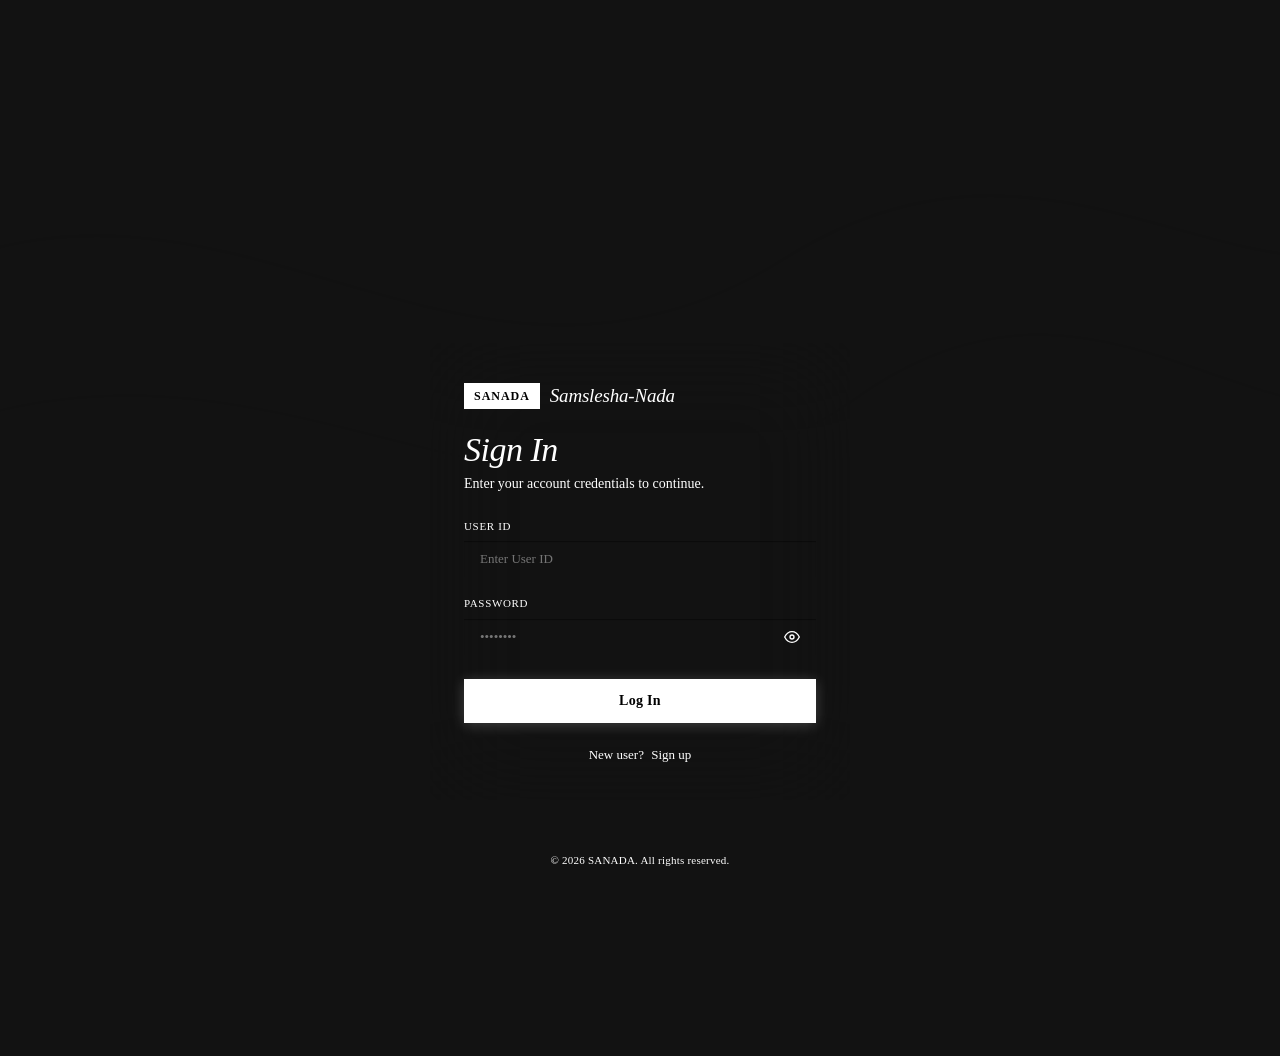
==== frontend/login.html @ 4b5fe532 "feat: integrate polished Supabase auth portals, multi-mode inference engine, and Hugging Face backen" ====
<!DOCTYPE html>
<html lang="en" data-theme="dark">
<head>
    <meta charset="UTF-8">
    <meta name="viewport" content="width=device-width, initial-scale=1.0">
    <title>Sign In — SANADA</title>
    <meta name="description" content="Sign in to the SANADA Neural Machine Listening Platform.">
    <link rel="preconnect" href="https://fonts.googleapis.com">
    <link rel="preconnect" href="https://fonts.gstatic.com" crossorigin>
    <link href="https://fonts.googleapis.com/css2?family=Barlow:ital,wght@0,300;0,400;0,500;0,600;1,300;1,400&family=Geist+Mono:wght@400;500;600&family=Instrument+Serif:ital@0;1&display=swap" rel="stylesheet">
    <link rel="stylesheet" href="css/tokens.css">
    <link rel="stylesheet" href="css/base.css">
    <link rel="stylesheet" href="css/components.css">
    <link rel="stylesheet" href="css/pages.css">

    <style>
        /* =====================================================================
           /* Login Page */ — Centered Liquid Glass Layout
           ===================================================================== */
        html, body {
            height: 100%;
            margin: 0;
            padding: 0;
            overflow-x: hidden;
        }

        .login-page-wrap {
            min-height: 100vh;
            width: 100%;
            display: flex;
            flex-direction: column;
            justify-content: center;
            align-items: center;
            position: relative;
            z-index: var(--z-content);
            padding: 32px 16px;
            box-sizing: border-box;
        }

        .login-card {
            width: 100%;
            max-width: 420px;
            background: var(--bg-1);
            background-blend-mode: luminosity;
            backdrop-filter: blur(50px) saturate(140%);
            -webkit-backdrop-filter: blur(50px) saturate(140%);
            border: 1px solid var(--border-tint);
            border-radius: var(--radius-xl);
            padding: 40px 34px 36px;
            box-shadow: 0 24px 60px rgba(0, 0, 0, 0.55),
                        0 0 35px var(--accent-glow),
                        inset 0 1px 1px var(--w-15);
            position: relative;
            overflow: hidden;
            animation: loginCardFadeIn 0.35s cubic-bezier(0.16, 1, 0.3, 1) forwards;
        }

        .login-card::before {
            content: '';
            position: absolute;
            inset: 0;
            border-radius: inherit;
            padding: 1.2px;
            background: linear-gradient(
                180deg,
                var(--w-30) 0%,
                var(--border-tint) 45%,
                transparent 100%
            );
            -webkit-mask: linear-gradient(#fff 0 0) content-box, linear-gradient(#fff 0 0);
            -webkit-mask-composite: xor;
            mask-composite: exclude;
            pointer-events: none;
        }

        @keyframes loginCardFadeIn {
            from { opacity: 0; transform: translateY(14px) scale(0.98); }
            to { opacity: 1; transform: translateY(0) scale(1); }
        }

        /* BRAND DISPLAY (Occurring ONCE) */
        .login-brand {
            display: inline-flex;
            align-items: center;
            gap: 10px;
            margin-bottom: 22px;
        }

        .login-header {
            margin-bottom: 24px;
            text-align: left;
        }

        .login-title {
            font-size: clamp(28px, 4vw, 34px);
            font-family: var(--font-heading);
            font-style: italic;
            font-weight: 400;
            letter-spacing: -0.015em;
            line-height: 1.1;
            margin: 0 0 6px 0;
            color: #ffffff;
        }

        .login-subtitle {
            font-size: 14px;
            color: var(--text-secondary);
            font-family: var(--font-body);
            font-weight: 300;
            line-height: 1.4;
            margin: 0;
        }

        /* INLINE ERROR ALERT */
        .login-error {
            display: flex;
            align-items: center;
            gap: 10px;
            background: color-mix(in srgb, var(--rose) 12%, transparent);
            border: 1px solid color-mix(in srgb, var(--rose) 35%, transparent);
            color: #ffffff;
            padding: 11px 14px;
            border-radius: var(--radius-md);
            font-size: 13px;
            font-family: var(--font-body);
            margin-bottom: 20px;
        }

        .login-error svg {
            flex-shrink: 0;
            color: var(--rose);
        }

        /* FORM */
        .login-form {
            display: flex;
            flex-direction: column;
            gap: 18px;
        }

        .form-group {
            display: flex;
            flex-direction: column;
            gap: 7px;
            text-align: left;
        }

        .form-label {
            font-size: 11px;
            font-family: var(--font-mono);
            color: var(--text-secondary);
            text-transform: uppercase;
            letter-spacing: 0.06em;
        }

        .input-full {
            width: 100%;
            box-sizing: border-box;
            border-radius: var(--radius-md);
        }

        .password-input-wrap {
            position: relative;
            width: 100%;
        }

        .password-input-wrap .text-input {
            padding-right: 42px;
        }

        .password-toggle-btn {
            position: absolute;
            right: 10px;
            top: 50%;
            transform: translateY(-50%);
            background: transparent;
            border: none;
            color: var(--text-secondary);
            cursor: pointer;
            padding: 6px;
            display: flex;
            align-items: center;
            justify-content: center;
            border-radius: var(--radius-sm);
            transition: var(--transition-fast);
        }

        .password-toggle-btn:hover {
            color: #ffffff;
        }

        .btn-login-submit {
            margin-top: 6px;
            padding: 13px 20px;
            font-size: 14px;
            font-weight: 600;
            letter-spacing: 0.02em;
        }

        /* SMALL LINE: NEW USER? SIGN UP */
        .new-user-line {
            margin-top: 22px;
            text-align: center;
            font-size: 13px;
            color: var(--text-secondary);
            font-family: var(--font-body);
        }

        .new-user-link {
            color: var(--wave-light);
            text-decoration: none;
            font-weight: 500;
            margin-left: 4px;
            transition: var(--transition-fast);
        }

        .new-user-link:hover {
            color: #ffffff;
            text-decoration: underline;
        }

        /* MINIMAL CLEAN FOOTER */
        .login-mini-footer {
            margin-top: 28px;
            text-align: center;
            font-size: 11px;
            font-family: var(--font-mono);
            color: var(--text-muted);
            letter-spacing: 0.02em;
        }

        @media (max-width: 480px) {
            .login-card {
                padding: 30px 22px 28px;
                border-radius: var(--radius-lg);
            }
        }
    </style>
</head>
<body>
    <div class="app-shell">
        <!-- FIXED CINEMATIC WAVE BACKGROUND -->
        <div class="home-fixed-wave-bg" id="homeWaveBg" aria-hidden="true">
            <video id="ctaVideo" crossorigin="anonymous" autoplay loop muted playsinline class="cta-video">
                <source src="assets/wave_bg.mp4?v=6" type="video/mp4">
            </video>
            <script>
                (function() {
                    var v = document.getElementById('ctaVideo');
                    if (v) { v.defaultPlaybackRate = 0.80; v.playbackRate = 0.80; }
                })();
            </script>
            <div class="home-wave-overlay"></div>
        </div>

        <!-- VISIBLE AMBIENT BACKDROP -->
        <div class="ambient-backdrop" id="ambientBackdrop" aria-hidden="true">
            <div class="ambient-blob blob-1"></div>
            <div class="ambient-blob blob-2"></div>
            <div class="ambient-blob blob-3"></div>
            <div class="ambient-blob blob-4"></div>
            <svg class="ambient-ribbons" viewBox="0 0 1440 900" fill="none" preserveAspectRatio="none">
                <defs>
                    <linearGradient id="ribbonGrad1" x1="0%" y1="0%" x2="100%" y2="80%">
                        <stop offset="0%" stop-color="var(--wave-light)" stop-opacity="0.35"/>
                        <stop offset="45%" stop-color="var(--wave-2)" stop-opacity="0.22"/>
                        <stop offset="85%" stop-color="var(--wave-1)" stop-opacity="0.10"/>
                        <stop offset="100%" stop-color="transparent" stop-opacity="0"/>
                    </linearGradient>
                    <linearGradient id="ribbonGrad2" x1="100%" y1="10%" x2="0%" y2="90%">
                        <stop offset="0%" stop-color="var(--wave-2)" stop-opacity="0.28"/>
                        <stop offset="50%" stop-color="var(--wave-3)" stop-opacity="0.18"/>
                        <stop offset="85%" stop-color="var(--wave-1)" stop-opacity="0.08"/>
                        <stop offset="100%" stop-color="transparent" stop-opacity="0"/>
                    </linearGradient>
                </defs>
                <path class="ribbon-path ribbon-1" d="M -100 280 C 260 120, 520 460, 880 260 C 1180 90, 1380 320, 1600 240" stroke="url(#ribbonGrad1)" stroke-width="2.5"/>
                <path class="ribbon-path ribbon-2" d="M -100 440 C 320 280, 600 620, 960 400 C 1240 220, 1420 480, 1600 380" stroke="url(#ribbonGrad2)" stroke-width="2"/>
            </svg>
        </div>

        <!-- CENTERED LOGIN SECTION -->
        <main class="login-page-wrap">
            <div class="card login-card">
                <!-- LOGO & BRAND (Occurs only once on the page) -->
                <div class="login-brand">
                    <span class="brand-badge">SANADA</span>
                    <span class="brand-title">Samslesha-Nada</span>
                </div>

                <div class="login-header">
                    <h1 class="login-title">Sign In</h1>
                    <p class="login-subtitle">Enter your account credentials to continue.</p>
                </div>

                <!-- INLINE ERROR MESSAGE AREA -->
                <div class="login-error" id="loginError" style="display: none;" role="alert">
                    <svg width="14" height="14" viewBox="0 0 24 24" fill="none" stroke="currentColor" stroke-width="2" stroke-linecap="round" stroke-linejoin="round">
                        <circle cx="12" cy="12" r="10"></circle>
                        <line x1="12" y1="8" x2="12" y2="12"></line>
                        <line x1="12" y1="16" x2="12.01" y2="16"></line>
                    </svg>
                    <span id="loginErrorText">Invalid username or password.</span>
                </div>

                <!-- LOGIN FORM: ONLY USER ID AND PASSWORD -->
                <form class="login-form" id="loginForm" autocomplete="on">
                    <div class="form-group">
                        <label class="form-label" for="usernameInput">User ID</label>
                        <input
                            type="text"
                            id="usernameInput"
                            name="username"
                            class="text-input input-full"
                            placeholder="Enter User ID"
                            autocomplete="username"
                            required
                        >
                    </div>

                    <div class="form-group">
                        <label class="form-label" for="passwordInput">Password</label>
                        <div class="password-input-wrap">
                            <input
                                type="password"
                                id="passwordInput"
                                name="password"
                                class="text-input input-full"
                                placeholder="••••••••"
                                autocomplete="current-password"
                                required
                            >
                            <button
                                type="button"
                                class="password-toggle-btn"
                                id="passwordToggleBtn"
                                aria-label="Toggle password visibility"
                                title="Show/Hide password"
                            >
                                <svg class="eye-icon eye-show" width="16" height="16" viewBox="0 0 24 24" fill="none" stroke="currentColor" stroke-width="2" stroke-linecap="round" stroke-linejoin="round">
                                    <path d="M1 12s4-8 11-8 11 8 11 8-4 8-11 8-11-8-11-8z"></path>
                                    <circle cx="12" cy="12" r="3"></circle>
                                </svg>
                                <svg class="eye-icon eye-hide" style="display: none;" width="16" height="16" viewBox="0 0 24 24" fill="none" stroke="currentColor" stroke-width="2" stroke-linecap="round" stroke-linejoin="round">
                                    <path d="M17.94 17.94A10.07 10.07 0 0 1 12 20c-7 0-11-8-11-8a18.45 18.45 0 0 1 5.06-5.94M9.9 4.24A9.12 9.12 0 0 1 12 4c7 0 11 8 11 8a18.5 18.5 0 0 1-2.16 3.19m-6.72-1.07a3 3 0 1 1-4.24-4.24"></path>
                                    <line x1="1" y1="1" x2="23" y2="23"></line>
                                </svg>
                            </button>
                        </div>
                    </div>

                    <button type="submit" class="btn btn-primary btn-full btn-login-submit" id="loginBtn">
                        <span>Log In</span>
                    </button>
                </form>

                <!-- SMALL LINE: NEW USER? LOGIN -->
                <div class="new-user-line">
                    <span>New user?</span>
                    <a href="#" id="newUserLink" class="new-user-link">Sign up</a>
                </div>
            </div>

            <!-- CLEAN MINIMAL COPYRIGHT FOOTER -->
            <footer class="login-mini-footer">
                &copy; 2026 SANADA. All rights reserved.
            </footer>
        </main>
    </div>

    <!-- UI INTERACTION SCRIPT (Password Visibility Toggle) -->
    <script>
        (function() {
            var toggleBtn = document.getElementById('passwordToggleBtn');
            var passwordInput = document.getElementById('passwordInput');
            if (toggleBtn && passwordInput) {
                toggleBtn.addEventListener('click', function() {
                    var isPassword = passwordInput.type === 'password';
                    passwordInput.type = isPassword ? 'text' : 'password';
                    var eyeShow = toggleBtn.querySelector('.eye-show');
                    var eyeHide = toggleBtn.querySelector('.eye-hide');
                    if (eyeShow) eyeShow.style.display = isPassword ? 'none' : 'block';
                    if (eyeHide) eyeHide.style.display = isPassword ? 'block' : 'none';
                    passwordInput.focus();
                });
            }
        })();
    </script>
    <script type="module" src="js/login.js"></script>
</body>
</html>
---- frontend/css/base.css ----
/**
 * frontend/css/base.css
 * =====================
 * Base layer styles: CSS resets, typography, selection, custom scrollbar,
 * accessibility focus indicators, root container, grid structures,
 * and the visible ambient backdrop (glowing radial gradients, animated screen blobs,
 * sinuous wave ribbons, and turbulence grain).
 */

@layer base {
    /* BASE RESETS */
    *, *::before, *::after {
        box-sizing: border-box;
        margin: 0;
        padding: 0;
        -webkit-tap-highlight-color: transparent !important;
    }

    html, body {
        -webkit-tap-highlight-color: transparent !important;
    }

    /* ELIMINATE MOBILE TAP BLUE HIGHLIGHT & UNWANTED TOUCH FOCUS OUTLINE */
    button,
    a,
    input,
    select,
    textarea,
    [role="button"],
    .btn,
    .tab-link,
    .nav-toggle,
    .role-select-card,
    .seg-btn {
        -webkit-tap-highlight-color: transparent !important;
        -webkit-touch-callout: none;
    }

    button:focus:not(:focus-visible),
    a:focus:not(:focus-visible),
    [role="button"]:focus:not(:focus-visible),
    .btn:focus:not(:focus-visible),
    .tab-link:focus:not(:focus-visible),
    .nav-toggle:focus:not(:focus-visible) {
        outline: none !important;
    }

    html {
        background-color: var(--wave-deep);
        color-scheme: dark;
    }

    /* 1. BASE: BODY BACKGROUND WITH 3 LARGE RADIAL GRADIENTS SHIFTED PER-PAGE */
    body {
        background-color: var(--wave-deep);
        background-image:
            radial-gradient(120% 80% at var(--bg-x1, 15%) var(--bg-y1, -10%), color-mix(in srgb, var(--wave-1) 22%, transparent) 0%, transparent 60%),
            radial-gradient(100% 70% at var(--bg-x2, 90%) var(--bg-y2, 10%), color-mix(in srgb, var(--wave-2) 18%, transparent) 0%, transparent 55%),
            radial-gradient(90% 60% at var(--bg-x3, 50%) var(--bg-y3, 110%), color-mix(in srgb, var(--wave-3) 20%, transparent) 0%, transparent 60%);
        background-attachment: fixed;
        color: var(--text-primary);
        font-family: var(--font-body);
        font-size: 14px;
        line-height: 1.5;
        min-height: 100vh;
        -webkit-font-smoothing: antialiased;
        -moz-osx-font-smoothing: grayscale;
        position: relative;
    }

    /* -------------------------------------------------------------------------
       AMBIENT BACKDROP: VISIBLE ORGANIC DEPTH LAYER (Active across all pages)
       Provides smooth, steady, constant-luminance ambient depth for liquid glass refraction.
       ------------------------------------------------------------------------- */
    .ambient-backdrop {
        position: fixed;
        inset: 0;
        pointer-events: none;
        z-index: var(--z-ambient-backdrop);
        overflow: hidden;
        opacity: 1;
        visibility: visible;
    }

    /* 2. ANIMATED BLOBS (Pure translation drift without scaling to guarantee constant brightness) */
    .ambient-blob {
        position: absolute;
        border-radius: 50%;
        filter: blur(100px);
        -webkit-filter: blur(100px);
        mix-blend-mode: screen;
        will-change: transform;
        pointer-events: none;
    }

    .ambient-blob.blob-1 {
        width: 72vmax;
        height: 72vmax;
        background: radial-gradient(circle, var(--wave-1) 0%, transparent 70%);
        opacity: 0.34;
        top: -18vmax;
        left: -12vmax;
        animation: driftBlob1 24s ease-in-out infinite alternate;
    }

    .ambient-blob.blob-2 {
        width: 68vmax;
        height: 68vmax;
        background: radial-gradient(circle, var(--wave-2) 0%, transparent 70%);
        opacity: 0.30;
        top: 8vmax;
        right: -15vmax;
        animation: driftBlob2 28s ease-in-out infinite alternate;
    }

    .ambient-blob.blob-3 {
        width: 76vmax;
        height: 76vmax;
        background: radial-gradient(circle, var(--wave-3) 0%, transparent 70%);
        opacity: 0.26;
        bottom: -22vmax;
        left: 15%;
        animation: driftBlob3 22s ease-in-out infinite alternate;
    }

    .ambient-blob.blob-4 {
        width: 62vmax;
        height: 62vmax;
        background: radial-gradient(circle, var(--wave-1) 0%, transparent 70%);
        opacity: 0.28;
        top: 35%;
        left: 40%;
        animation: driftBlob4 26s ease-in-out infinite alternate;
    }

    /* Constant-luminance drift: pure translate3d translation (NO scaling/breathing) */
    @keyframes driftBlob1 {
        0%   { transform: translate3d(0, 0, 0); }
        50%  { transform: translate3d(16vw, 12vh, 0); }
        100% { transform: translate3d(-10vw, 18vh, 0); }
    }

    @keyframes driftBlob2 {
        0%   { transform: translate3d(0, 0, 0); }
        50%  { transform: translate3d(-18vw, 10vh, 0); }
        100% { transform: translate3d(-8vw, -14vh, 0); }
    }

    @keyframes driftBlob3 {
        0%   { transform: translate3d(0, 0, 0); }
        50%  { transform: translate3d(14vw, -16vh, 0); }
        100% { transform: translate3d(-14vw, -8vh, 0); }
    }

    @keyframes driftBlob4 {
        0%   { transform: translate3d(0, 0, 0); }
        50%  { transform: translate3d(-14vw, 16vh, 0); }
        100% { transform: translate3d(12vw, -10vh, 0); }
    }

    /* 3. WAVE RIBBONS ECHOING THE VIDEO (Sinuous SVG paths, gradient stroke, opacity 0.15-0.25) */
    .ambient-ribbons {
        position: absolute;
        inset: 0;
        width: 100%;
        height: 100%;
        pointer-events: none;
    }

    .ribbon-path {
        fill: none;
        will-change: transform;
    }

    .ribbon-path.ribbon-1 {
        stroke-opacity: 0.16;
        animation: morphRibbon1 36s ease-in-out infinite alternate;
        transform-origin: 50% 50%;
    }

    .ribbon-path.ribbon-2 {
        stroke-opacity: 0.14;
        animation: morphRibbon2 42s ease-in-out infinite alternate;
        transform-origin: 50% 50%;
    }

    .ribbon-path.ribbon-3 {
        stroke-opacity: 0.12;
        animation: morphRibbon3 48s ease-in-out infinite alternate;
        transform-origin: 50% 50%;
    }

    .ribbon-path.ribbon-4 {
        stroke-opacity: 0.10;
        animation: morphRibbon4 38s ease-in-out infinite alternate;
        transform-origin: 50% 50%;
    }

    @keyframes morphRibbon1 {
        0% { transform: translate3d(-2%, 0, 0) scaleY(1); }
        100% { transform: translate3d(2%, -2%, 0) scaleY(1.08); }
    }

    @keyframes morphRibbon2 {
        0% { transform: translate3d(2%, 0, 0) scaleY(1); }
        100% { transform: translate3d(-2%, 2%, 0) scaleY(0.95); }
    }

    @keyframes morphRibbon3 {
        0% { transform: translate3d(0, -1%, 0) scaleX(1); }
        100% { transform: translate3d(1%, 2%, 0) scaleX(1.04); }
    }

    @keyframes morphRibbon4 {
        0% { transform: translate3d(1%, 1%, 0) scale(1); }
        100% { transform: translate3d(-1%, -1%, 0) scale(1.05); }
    }

    /* 4. LIGHT GRAIN OVERLAY (feTurbulence at ~4%) */
    .ambient-grain {
        position: absolute;
        inset: 0;
        pointer-events: none;
        opacity: 0.04;
    }

    /* 7. PERFORMANCE & ACCESSIBILITY CONTROLS */
    /* Pause animations when tab is hidden */
    body.doc-hidden .ambient-blob,
    body.doc-hidden .ribbon-path {
        animation-play-state: paused !important;
    }

    /* Freeze animations under prefers-reduced-motion */
    @media (prefers-reduced-motion: reduce) {
        .ambient-blob,
        .ribbon-path {
            animation: none !important;
            transform: none !important;
        }
    }

    /* SELECTION (White-ish) */
    ::selection {
        background: rgba(255, 255, 255, 0.22);
        color: #ffffff;
    }

    /* CUSTOM SCROLLBAR (Thin & Minimal) */
    ::-webkit-scrollbar {
        width: 4px;
        height: 4px;
    }

    ::-webkit-scrollbar-track {
        background: transparent;
    }

    ::-webkit-scrollbar-thumb {
        background: rgba(255, 255, 255, 0.18);
        border-radius: var(--radius-full);
    }

    ::-webkit-scrollbar-thumb:hover {
        background: rgba(255, 255, 255, 0.38);
    }

    /* HERO TEXT REVEAL ON LOAD */
    @keyframes heroReveal {
        0% {
            opacity: 0;
            transform: translateY(12px);
            filter: blur(4px);
        }
        100% {
            opacity: 1;
            transform: translateY(0);
            filter: blur(0);
        }
    }

    /* TYPOGRAPHY */
    h1, h2, h3, h4, h5, h6 {
        font-family: var(--font-heading);
        font-style: italic;
        font-weight: 400;
        letter-spacing: -0.015em;
        color: var(--text-primary);
    }

    p {
        color: var(--text-secondary);
    }

    a {
        color: inherit;
        text-decoration: none;
    }

    /* INTERACTIVE ACCENT FOCUS-VISIBLE ACCESSIBILITY RINGS */
    :focus-visible {
        outline: 2px solid var(--accent);
        outline-offset: 2px;
    }

    button:focus-visible,
    a:focus-visible,
    input:focus-visible,
    select:focus-visible,
    textarea:focus-visible,
    .tab-link:focus-visible,
    .btn:focus-visible,
    .btn-ctrl:focus-visible,
    .dropzone:focus-visible,
    .volume-fader:focus-visible {
        outline: 2px solid var(--accent);
        outline-offset: 2px;
        box-shadow: 0 0 0 4px var(--accent-dim);
    }

    /* APP SHELL & AMBIENT CONTAINER */
    .app-shell {
        display: flex;
        flex-direction: column;
        min-height: 100vh;
        background: transparent;
        position: relative;
    }

    /* CONTAINERS */
    .container {
        max-width: 1280px;
        width: 100%;
        margin: 0 auto;
        padding: 0 24px;
    }

    /* GRIDS */
    .grid-2 {
        display: grid;
        grid-template-columns: 1fr 1fr;
        gap: 24px;
        margin-bottom: 24px;
    }

    .grid-3 {
        display: grid;
        grid-template-columns: 1fr 1fr 1fr;
        gap: 24px;
        margin-bottom: 24px;
    }

    .grid-4 {
        display: grid;
        grid-template-columns: repeat(4, 1fr);
        gap: 18px;
        margin-bottom: 24px;
    }

    .grid-2 > .card,
    .grid-3 > .card,
    .grid-4 > .card {
        margin-bottom: 0;
    }
}
---- frontend/css/components.css ----
/**
 * frontend/css/components.css
 * ===========================
 * Component layer styles: single-accent liquid glass containers, navbar pill,
 * cards with top hairlines & hover glow, buttons, status badges without disparate hues,
 * inputs, dropzone, tables, signal visualizer, stem player, and toasts.
 */

@layer components {
    /* LIQUID GLASS SPECIFICATION (.liquid-glass-strong) */
    .liquid-glass-strong {
        background: linear-gradient(180deg, rgba(255, 255, 255, 0.06) 0%, transparent 100%), var(--glass-fill);
        backdrop-filter: blur(28px) saturate(150%);
        -webkit-backdrop-filter: blur(28px) saturate(150%);
        border: 1px solid var(--glass-border);
        box-shadow: var(--shadow-glow),
                    inset 0 1px 1px var(--w-20);
        position: relative;
        overflow: hidden;
    }

    .liquid-glass-strong::after {
        content: '';
        position: absolute;
        top: 0;
        left: 12%;
        right: 12%;
        height: 1px;
        background: linear-gradient(90deg, transparent, color-mix(in srgb, var(--wave-light) 40%, transparent), transparent);
        pointer-events: none;
        z-index: 2;
    }

    /* Solid fallback carrying identical tinted tone when backdrop-filter is unsupported */
    @supports not (backdrop-filter: blur(28px)) {
        .liquid-glass-strong,
        .card,
        .navbar .nav-inner,
        .status-pill,
        .badge,
        .btn:not(.btn-primary),
        .select-input,
        .text-input,
        .nav-tabs,
        .dropzone {
            background: var(--bg-1);
            border: 1px solid var(--glass-border);
        }
    }

    /* FLOATING GLASS PILL NAVBAR */
    .navbar {
        position: sticky;
        top: 14px;
        z-index: 100;
        padding: 0 16px;
        display: flex;
        justify-content: center;
        pointer-events: none;
    }

    .nav-inner {
        pointer-events: auto;
        display: flex;
        align-items: center;
        justify-content: space-between;
        height: 68px;
        padding: 0 20px;
        border-radius: var(--radius-full);
        background: rgba(3, 6, 14, 0.72);
        backdrop-filter: blur(32px) saturate(160%);
        -webkit-backdrop-filter: blur(32px) saturate(160%);
        border: 1px solid rgba(255, 255, 255, 0.12);
        box-shadow: 0 16px 36px rgba(0, 0, 0, 0.45), 0 0 24px rgba(0, 0, 0, 0.25), inset 0 1px 1px rgba(255, 255, 255, 0.18);
        max-width: 1240px;
        width: 100%;
        gap: 14px;
        position: relative;
    }

    .brand {
        display: flex;
        align-items: center;
        gap: 12px;
        text-decoration: none;
        color: var(--text-primary);
    }

    .brand-badge {
        background: #ffffff;
        color: #000000;
        font-weight: 700;
        font-size: 12px;
        padding: 4px 10px;
        border-radius: var(--radius-full);
        letter-spacing: 0.08em;
        text-transform: uppercase;
        font-family: var(--font-body);
    }

    .brand-title {
        font-size: 19px;
        font-weight: 400;
        font-family: var(--font-heading);
        font-style: italic;
        letter-spacing: -0.01em;
        line-height: 1.1;
    }

    /* NAVIGATION TABS (Center Floating Pill Group) */
    .nav-tabs {
        display: flex;
        align-items: center;
        gap: 4px;
        background: rgba(0, 0, 0, 0.35);
        padding: 4px;
        border-radius: var(--radius-full);
        border: 1px solid rgba(255, 255, 255, 0.1);
        position: relative;
    }

    /* SLIDING PILL INDICATOR BEHIND ACTIVE TAB (Disabled in favor of robust direct tab styling) */
    .nav-indicator {
        display: none !important;
    }

    .tab-link {
        background: transparent;
        border: none;
        color: var(--text-secondary);
        padding: 8px 16px;
        border-radius: var(--radius-full);
        font-size: 14px;
        font-weight: 500;
        font-family: var(--font-body);
        cursor: pointer;
        transition: color var(--transition-fast), background var(--transition-fast);
        display: flex;
        align-items: center;
        gap: 7px;
        text-decoration: none;
        position: relative;
        z-index: 2;
    }

    .tab-link:hover:not(.active) {
        color: var(--text-primary);
        background: rgba(255, 255, 255, 0.08);
    }

    .tab-link.active {
        color: #05080f !important;
        background: #ffffff !important;
        font-weight: 600;
        border-radius: var(--radius-full);
        box-shadow: 0 2px 10px rgba(255, 255, 255, 0.35);
    }

    /* SEGMENTED TOGGLE (Standalone, not using router) */
    .seg-toggle {
        display: inline-flex;
        align-items: center;
        gap: 2px;
        background: var(--bg-2);
        border: 1px solid var(--border-tint);
        border-radius: var(--radius-full);
        padding: 2px;
    }

    .seg-btn {
        background: transparent;
        border: none;
        color: var(--text-secondary);
        padding: 4px 12px;
        border-radius: var(--radius-full);
        font-size: 11px;
        font-weight: 500;
        font-family: var(--font-body);
        cursor: pointer;
        transition: var(--transition-fast);
    }

    .seg-btn:hover {
        color: var(--text-primary);
    }

    .seg-btn.active {
        background: #ffffff;
        color: #000000;
        font-weight: 600;
        box-shadow: 0 0 10px var(--accent-glow);
    }

    .btn-icon {
        padding: 6px 10px;
        display: inline-flex;
        align-items: center;
        justify-content: center;
        border-radius: var(--radius-full);
        min-width: 38px;
        height: 38px;
        padding: 7px 12px;
    }

    .ping-icon {
        font-size: 15px;
        line-height: 1;
    }

    /* NAVBAR STATUS & ENGINE PILL */
    .nav-status {
        display: flex;
        align-items: center;
        gap: 12px;
    }

    .status-pill {
        display: inline-flex;
        align-items: center;
        gap: 8px;
        padding: 7px 16px;
        border-radius: var(--radius-full);
        font-size: 12px;
        font-family: var(--font-mono);
        background: var(--bg-2);
        backdrop-filter: blur(50px);
        -webkit-backdrop-filter: blur(50px);
        border: 1px solid var(--border-tint);
        box-shadow: inset 0 1px 1px var(--w-10);
        position: relative;
        overflow: hidden;
    }

    /* EXCEPTION: Tiny 6-8px Hardware Status LED */
    .status-dot {
        width: 8px;
        height: 8px;
        border-radius: 50%;
        background: var(--status-led-offline);
    }

    .status-dot.online {
        background: var(--status-led-online);
        box-shadow: 0 0 10px var(--status-led-online);
    }

    .nav-toggle {
        display: none;
        background: transparent;
        border: none;
        color: #ffffff;
        font-size: 20px;
        cursor: pointer;
        padding: 8px;
        line-height: 1;
    }

    /* STAT TILES */
    .stat-tile {
        background: color-mix(in srgb, var(--wave-deep) 65%, transparent);
        border: 1px solid var(--border-tint);
        border-radius: var(--radius-lg);
        padding: 22px 20px;
        text-align: center;
        box-shadow: inset 0 1px 1px var(--w-10);
        backdrop-filter: blur(16px);
        -webkit-backdrop-filter: blur(16px);
    }

    .results-hero-card {
        margin-bottom: 24px;
    }

    /* GRADIENT HEADLINE NUMBER */
    .stat-number {
        font-size: clamp(28px, 3.5vw, 38px);
        font-weight: 700;
        font-family: var(--font-mono);
        background: var(--accent-grad);
        -webkit-background-clip: text;
        -webkit-text-fill-color: transparent;
        background-clip: text;
        line-height: 1.1;
        margin-bottom: 4px;
    }

    .stat-label {
        font-size: 11px;
        color: var(--text-muted);
        font-family: var(--font-mono);
        letter-spacing: 0.06em;
        text-transform: uppercase;
    }

    .stat-sub {
        font-size: 12px;
        color: var(--text-secondary);
        margin-top: 2px;
    }

    /* CARDS & NUMBERED PANELS (SURFACE LEVEL: --bg-1 WITH VISIBLE LIQUID GLASS TINT) */
    .card {
        background: linear-gradient(180deg, rgba(255, 255, 255, 0.06) 0%, transparent 100%), var(--glass-fill);
        backdrop-filter: blur(28px) saturate(150%);
        -webkit-backdrop-filter: blur(28px) saturate(150%);
        border: 1px solid var(--glass-border);
        border-radius: var(--radius-lg);
        padding: 24px;
        margin-bottom: 24px;
        position: relative;
        overflow: hidden;
        box-shadow: var(--shadow-glow),
                    inset 0 1px 1px var(--w-20);
        transition: transform 0.22s cubic-bezier(0.16, 1, 0.3, 1),
                    border-color 0.22s ease,
                    box-shadow 0.22s ease;
    }

    /* 1PX TOP-EDGE ACCENT HAIRLINE (--wave-light at 40% in center, fading at sides) */
    .card::after {
        content: '';
        position: absolute;
        top: 0;
        left: 10%;
        right: 10%;
        height: 1px;
        background: linear-gradient(90deg, transparent, color-mix(in srgb, var(--wave-light) 40%, transparent), transparent);
        pointer-events: none;
        z-index: 2;
    }

    /* CARD HOVER: CLEAN TACTILE LIFT WITHOUT HOVER GLOW */
    @media (hover: hover) and (pointer: fine) {
        .card:hover {
            transform: translateY(-2px);
            border-color: color-mix(in srgb, var(--wave-light) 30%, transparent);
            box-shadow: 0 16px 40px rgba(0, 0, 0, 0.5),
                        inset 0 1px 1px var(--w-20);
        }
    }

    .card:last-child {
        margin-bottom: 0;
    }

    .card-header {
        display: flex;
        justify-content: space-between;
        align-items: center;
        flex-wrap: wrap;
        gap: 8px;
        margin-bottom: 18px;
    }

    .card-title {
        font-size: 20px;
        font-weight: 400;
        font-family: var(--font-heading);
        font-style: italic;
        letter-spacing: -0.01em;
        display: flex;
        align-items: center;
        gap: 8px;
    }

    .step-pill {
        font-size: 11px;
        font-family: var(--font-mono);
        color: var(--text-muted);
        border: 1px solid var(--border-tint);
        padding: 2px 7px;
        border-radius: var(--radius-full);
        background: var(--bg-2);
    }

    .card-spaced {
        margin-top: 24px;
    }

    /* TEASER CALLOUT BOX */
    .teaser-callout {
        background: var(--bg-1);
        background-blend-mode: luminosity;
        backdrop-filter: blur(50px);
        -webkit-backdrop-filter: blur(50px);
        border: 1px solid var(--border-tint);
        border-radius: var(--radius-xl);
        padding: 32px 36px;
        margin: 36px 0;
        position: relative;
        overflow: hidden;
        box-shadow: 0 12px 35px var(--accent-glow),
                    inset 0 1px 1px var(--w-15);
    }

    .teaser-callout::before,
    .teaser-callout::after {
        display: none;
        content: none;
    }

    .teaser-title {
        font-size: 24px;
        font-family: var(--font-heading);
        font-style: italic;
        margin-bottom: 8px;
    }

    .teaser-title-md {
        font-size: 22px;
    }

    .teaser-desc {
        font-size: 14px;
        color: var(--text-secondary);
        line-height: 1.6;
        max-width: 900px;
    }

    .teaser-desc-sm {
        font-size: 13px;
        color: var(--text-secondary);
        line-height: 1.6;
    }

    .teaser-callout-spaced {
        margin-top: 24px;
    }

    /* COMPLEXITY CEILING 9-STEP SEGMENTED METER (Studio K Inspector) */
    .ceiling-meter-wrap {
        background: var(--bg-2);
        border: 1px solid var(--border-tint);
        border-radius: var(--radius-md);
        padding: 14px 14px 12px;
        margin-top: 14px;
    }

    .segmented-meter {
        display: grid;
        grid-template-columns: repeat(9, 1fr);
        gap: 4px;
        padding: 4px;
        background: rgba(255, 255, 255, 0.03);
        border: 1px solid var(--border-tint);
        border-radius: var(--radius-sm);
        margin-top: 10px;
    }

    .meter-segment {
        position: relative;
        height: 28px;
        display: flex;
        align-items: center;
        justify-content: center;
        border-radius: var(--radius-sm);
        background: rgba(255, 255, 255, 0.05);
        color: rgba(255, 255, 255, 0.35);
        font-family: var(--font-mono);
        font-size: 11px;
        font-weight: 500;
        transition: all 0.25s cubic-bezier(0.16, 1, 0.3, 1);
        user-select: none;
    }

    /* All active segments light up to the detected number of speakers (1 to 9+) */
    .meter-segment.active,
    .meter-segment.is-active,
    .meter-segment[data-k="1"].active,
    .meter-segment[data-k="2"].active,
    .meter-segment[data-k="3"].active,
    .meter-segment[data-k="4"].active,
    .meter-segment[data-k="5"].active,
    .meter-segment[data-k="6"].active,
    .meter-segment[data-k="7"].active,
    .meter-segment[data-k="8"].active,
    .meter-segment[data-k="9"].active,
    .meter-segment[data-k="1"].is-active,
    .meter-segment[data-k="2"].is-active,
    .meter-segment[data-k="3"].is-active,
    .meter-segment[data-k="4"].is-active,
    .meter-segment[data-k="5"].is-active,
    .meter-segment[data-k="6"].is-active,
    .meter-segment[data-k="7"].is-active,
    .meter-segment[data-k="8"].is-active,
    .meter-segment[data-k="9"].is-active {
        background: #ffffff !important;
        color: #000000 !important;
        font-weight: 700 !important;
        box-shadow: 0 0 10px rgba(255, 255, 255, 0.4) !important;
    }

    #studioCountingCard {
        scroll-margin-top: 120px;
    }

    /* Ceiling marker at K=4 */
    .meter-segment.is-ceiling .ceiling-marker {
        position: absolute;
        top: -18px;
        left: 50%;
        transform: translateX(-50%);
        font-family: var(--font-mono);
        font-size: 8px;
        font-weight: 700;
        letter-spacing: 0.05em;
        color: #ffffff;
        background: rgba(0, 0, 0, 0.85);
        padding: 1px 4px;
        border-radius: var(--radius-sm);
        border: 1px solid rgba(255, 255, 255, 0.3);
        white-space: nowrap;
        pointer-events: none;
    }

    .gauge-status {
        display: flex;
        align-items: center;
        gap: 8px;
        font-size: 11px;
        color: var(--text-secondary);
        margin-top: 10px;
    }

    .gauge-label {
        font-size: 11px;
    }

    /* RESULT SUMMARY STRIP */
    .result-summary-strip {
        display: flex;
        align-items: center;
        justify-content: space-between;
        padding: 12px 16px;
        background: var(--bg-2);
        border: 1px solid var(--border-tint);
        border-radius: var(--radius-md);
        margin-bottom: 16px;
    }

    /* STATUS WITHOUT EXTRA HUES:
       pass = solid accent dot, warn = half-filled dot at 60% white, fail = dashed outline + degraded text.
       Minimum font size 11px. */
    .badge {
        font-size: 11px;
        font-family: var(--font-mono);
        padding: 3px 10px;
        border-radius: var(--radius-full);
        background: var(--bg-2);
        backdrop-filter: blur(50px);
        -webkit-backdrop-filter: blur(50px);
        color: var(--text-secondary);
        border: 1px solid var(--border-tint);
        box-shadow: inset 0 1px 1px var(--w-10);
        display: inline-flex;
        align-items: center;
        gap: 6px;
    }

    .badge.pass {
        background: var(--success-bg);
        color: var(--accent);
        border-color: color-mix(in srgb, var(--wave-light) 28%, transparent);
    }

    .badge.pass::before {
        content: '●';
        color: var(--accent);
        font-size: 9px;
    }

    .badge.warn {
        background: var(--warning-bg);
        color: var(--w-80);
        border-color: var(--w-20);
    }

    .badge.warn::before {
        content: '◐';
        color: var(--w-60);
        font-size: 10px;
    }

    .badge.fail {
        background: transparent;
        color: var(--w-60);
        border: 1px dashed var(--w-30);
    }

    .badge.fail::before {
        content: '○';
        color: var(--w-40);
        font-size: 10px;
    }

    .badge-xs {
        font-size: 11px;
    }

    /* BUTTONS */
    .btn {
        border-radius: var(--radius-full);
        padding: 9px 20px;
        font-size: 13px;
        font-weight: 500;
        font-family: var(--font-body);
        cursor: pointer;
        transition: var(--transition-fast);
        display: inline-flex;
        align-items: center;
        justify-content: center;
        gap: 8px;
        text-decoration: none;
        position: relative;
        overflow: hidden;

        /* Secondary button: Liquid Glass Pill with Accent Hairline */
        background: var(--glass-fill);
        background-blend-mode: luminosity;
        backdrop-filter: blur(50px);
        -webkit-backdrop-filter: blur(50px);
        color: #ffffff;
        border: 1px solid var(--border-tint);
        box-shadow: 4px 4px 4px rgba(0, 0, 0, 0.05),
                    inset 0 1px 1px var(--w-15);
    }

    .btn::before {
        content: '';
        position: absolute;
        inset: 0;
        border-radius: inherit;
        padding: 1.2px;
        background: linear-gradient(
            180deg,
            var(--w-40) 0%,
            var(--border-tint) 50%,
            transparent 100%
        );
        -webkit-mask: linear-gradient(#fff 0 0) content-box, linear-gradient(#fff 0 0);
        -webkit-mask-composite: xor;
        mask-composite: exclude;
        pointer-events: none;
    }

    .btn:hover:not(:disabled) {
        background: var(--bg-hover);
        border-color: color-mix(in srgb, var(--wave-light) 40%, transparent);
        box-shadow: 0 0 16px var(--accent-glow);
        color: #ffffff;
    }

    .btn:active:not(:disabled) {
        transform: scale(0.98);
    }

    .btn:disabled {
        opacity: 0.35;
        cursor: not-allowed;
        pointer-events: none;
    }

    /* PRIMARY BUTTON: Solid White Pill with Black Text (No Accent) */
    .btn-primary {
        background: #ffffff;
        color: #000000;
        border: 1px solid #ffffff;
        box-shadow: 0 2px 14px rgba(255, 255, 255, 0.2);
    }

    .btn-primary::before {
        display: none;
    }

    .btn-primary:hover:not(:disabled) {
        background: rgba(255, 255, 255, 0.9);
        color: #000000;
        box-shadow: 0 4px 20px rgba(255, 255, 255, 0.35);
    }

    /* EXCEPTION: Rose Accent for Emergency Actions / Errors */
    .btn-danger {
        background: var(--rose);
        color: #000000;
        font-weight: 600;
        border: none;
    }

    .btn-danger::before {
        display: none;
    }

    .btn-danger:hover:not(:disabled) {
        background: hsl(350 75% 75%);
    }

    /* CONTROLS BUTTONS (Solo, Mute, etc.) */
    .btn-ctrl {
        background: var(--bg-2);
        border: 1px solid var(--border-tint);
        color: var(--text-secondary);
        font-size: 11px;
        font-family: var(--font-mono);
        padding: 5px 12px;
        border-radius: var(--radius-full);
        cursor: pointer;
        transition: var(--transition-fast);
    }

    .btn-ctrl:hover {
        background: var(--bg-hover);
        border-color: color-mix(in srgb, var(--wave-light) 40%, transparent);
        color: #ffffff;
    }

    /* ACTIVE SOLO / MUTE (Accent Selected State) */
    .btn-ctrl.active {
        background: var(--accent-grad);
        border-color: var(--accent);
        color: #000000;
        font-weight: 600;
        box-shadow: 0 0 12px var(--accent-glow);
    }

    .btn-full {
        width: 100%;
        justify-content: center;
    }

    /* PRIMARY RUN ACTION BUTTON (.btn-run-inference) */
    .btn-run-inference {
        background: #ffffff;
        color: #000000;
        border: 1px solid #ffffff;
        font-weight: 600;
        font-size: 14px;
        letter-spacing: 0.02em;
        padding: 12px 20px;
        border-radius: var(--radius-full);
        box-shadow: 0 2px 14px rgba(255, 255, 255, 0.2);
        cursor: pointer;
        transition: all 0.2s cubic-bezier(0.16, 1, 0.3, 1);
    }

    .btn-run-inference:not(:disabled):hover {
        background: #f4f4f5;
        box-shadow: 0 4px 22px rgba(255, 255, 255, 0.35);
        transform: translateY(-1px);
    }

    .btn-run-inference:disabled {
        opacity: 0.35;
        cursor: not-allowed;
        box-shadow: none;
        transform: none;
    }

    .btn-hero {
        padding: 12px 28px;
        font-size: 14px;
    }

    .btn-sm {
        padding: 4px 10px;
        font-size: 11px;
    }

    .btn-xs {
        padding: 5px 14px;
        font-size: 11px;
    }

    .btn-compact {
        font-size: 12px;
        padding: 6px 16px;
    }

    /* EXCEPTION: Record Button with Warm Accent */
    .btn-record {
        border-radius: var(--radius-full);
        padding: 12px 24px;
        font-size: 14px;
        border: 1px solid var(--border-tint);
    }

    .btn-record.recording {
        border-color: var(--rose);
        color: var(--rose);
        box-shadow: 0 0 16px var(--rose-dim);
    }

    /* INPUTS & SELECTS (SURFACE LEVEL: --bg-2 WITH GLASS BORDER) */
    .select-input, .text-input {
        background: var(--bg-2);
        backdrop-filter: blur(28px) saturate(150%);
        -webkit-backdrop-filter: blur(28px) saturate(150%);
        border: 1px solid var(--glass-border);
        box-shadow: inset 0 1px 1px rgba(0, 0, 0, 0.4);
        color: var(--text-primary);
        padding: 10px 16px;
        border-radius: var(--radius-full);
        font-size: 13px;
        font-family: var(--font-body);
        outline: none;
        cursor: pointer;
        transition: var(--transition-fast);
    }

    .select-input option {
        background: var(--bg-2);
        color: #ffffff;
    }

    .select-input:focus, .text-input:focus {
        border-color: var(--accent);
        box-shadow: 0 0 0 2px var(--accent-dim);
    }

    .select-full {
        width: 100%;
        max-width: 100%;
        box-sizing: border-box;
        text-overflow: ellipsis;
    }

    .volume-fader {
        width: 80px;
        accent-color: var(--accent);
        cursor: pointer;
    }

    .controls-row {
        display: flex;
        align-items: center;
        gap: 10px;
        margin-top: 14px;
    }

    /* DROPZONE (SURFACE LEVEL: --bg-2 WITH GLASS BORDER) */
    .dropzone {
        border: 1.5px dashed var(--glass-border);
        border-radius: var(--radius-lg);
        padding: 34px 20px;
        text-align: center;
        cursor: pointer;
        transition: var(--transition-fast);
        background: var(--bg-2);
        backdrop-filter: blur(28px) saturate(150%);
        -webkit-backdrop-filter: blur(28px) saturate(150%);
        position: relative;
        overflow: hidden;
    }

    .dropzone:hover, .dropzone.dragover {
        border-color: color-mix(in srgb, var(--wave-light) 40%, transparent);
        background: color-mix(in srgb, var(--wave-1) 14%, var(--bg-2));
        box-shadow: 0 8px 24px rgba(0, 0, 0, 0.4);
    }

    .dropzone-icon {
        color: var(--accent);
        margin-bottom: 8px;
    }

    .dropzone-title {
        font-size: 14px;
        font-weight: 500;
    }

    .dropzone-sub {
        font-size: 11px;
        color: var(--text-muted);
        margin-top: 2px;
    }

    /* TABLES & METRICS READOUTS (NEVER ACCENT FOR BODY TEXT) */
    .table-responsive {
        width: 100%;
        overflow-x: auto;
        -webkit-overflow-scrolling: touch;
        position: relative;
    }

    .table-responsive::-webkit-scrollbar {
        height: 5px;
    }
    .table-responsive::-webkit-scrollbar-track {
        background: rgba(255, 255, 255, 0.04);
        border-radius: 4px;
    }
    .table-responsive::-webkit-scrollbar-thumb {
        background: rgba(255, 255, 255, 0.22);
        border-radius: 4px;
    }
    .table-responsive::-webkit-scrollbar-thumb:hover {
        background: rgba(255, 255, 255, 0.38);
    }

    .data-table {
        width: 100%;
        border-collapse: collapse;
        font-size: 13px;
    }

    .data-table th {
        text-align: left;
        padding: 12px 10px;
        color: var(--text-muted);
        font-family: var(--font-mono);
        font-weight: 500;
        font-size: 11px;
        letter-spacing: 0.05em;
        text-transform: uppercase;
        border-bottom: 1px solid var(--border-tint);
    }

    .data-table td {
        padding: 12px 10px;
        border-bottom: 1px solid var(--border-tint);
        color: var(--text-primary);
    }

    .data-table tr:last-child td {
        border-bottom: none;
    }

    .metric-table {
        width: 100%;
        border-collapse: collapse;
        font-size: 13px;
    }

    .metric-table tr {
        border-bottom: 1px solid var(--border-tint);
    }

    .metric-table tr:last-child {
        border-bottom: none;
    }

    .metric-table td {
        padding: 10px 4px;
        vertical-align: middle;
    }

    .metric-table td.label {
        color: var(--text-secondary);
        font-weight: 300;
    }

    .metric-table td.val {
        text-align: right;
        font-family: var(--font-mono);
        font-weight: 500;
        color: var(--text-primary);
    }

    .metric-table-spaced {
        margin-top: 14px;
    }

    /* SEMANTIC METRIC DL GRID (Validation card) */
    .metric-dl-grid {
        display: grid;
        grid-template-columns: 1fr 1fr;
        gap: 6px;
        width: 100%;
        margin: 0 0 16px 0;
    }

    .metric-dl-item {
        display: flex;
        flex-direction: column;
        justify-content: center;
        background: var(--bg-2);
        border: 1px solid var(--border-tint);
        border-radius: var(--radius-sm);
        padding: 6px 10px;
        box-sizing: border-box;
        min-height: 44px;
    }

    .metric-dl-item.tile-filename {
        grid-column: 1 / -1;
    }

    .metric-dl-item.tile-compliance {
        grid-column: 1 / -1;
        flex-direction: row;
        justify-content: space-between;
        align-items: center;
    }

    .metric-dl-item .label {
        font-size: 10px;
        text-transform: uppercase;
        letter-spacing: 0.06em;
        color: var(--text-muted);
        border: none;
        padding: 0 0 2px 0;
        margin: 0;
    }

    .metric-dl-item .val {
        font-size: 12px;
        font-family: var(--font-mono);
        color: var(--text-primary);
        border: none;
        padding: 0;
        margin: 0;
        white-space: nowrap;
        overflow: hidden;
        text-overflow: ellipsis;
    }

    /* STUDIO OFFLINE NOTICE BAR */
    .studio-offline-notice {
        display: flex;
        align-items: center;
        gap: 10px;
        padding: 10px 16px;
        border-radius: var(--radius-full);
        background: rgba(255, 255, 255, 0.04);
        border: 1px solid var(--border-tint);
        backdrop-filter: blur(20px);
        -webkit-backdrop-filter: blur(20px);
        color: var(--text-secondary);
        font-size: 12px;
        font-family: var(--font-mono);
        margin-bottom: 20px;
        box-shadow: var(--shadow-sm);
    }

    .studio-offline-notice .notice-icon {
        color: rgba(255, 255, 255, 0.7);
        font-size: 14px;
    }

    /* INDETERMINATE PROGRESS BAR DURING INFERENCE */
    .inference-progress-bar {
        position: relative;
        height: 3px;
        width: 100%;
        background: rgba(255, 255, 255, 0.06);
        overflow: hidden;
        border-radius: var(--radius-full);
        margin-bottom: 16px;
    }

    .inference-progress-bar .indeterminate-bar {
        position: absolute;
        top: 0;
        bottom: 0;
        left: 0;
        width: 35%;
        background: #ffffff;
        box-shadow: 0 0 10px rgba(255, 255, 255, 0.5);
        border-radius: var(--radius-full);
        animation: indeterminateMove 1.4s ease-in-out infinite;
    }

    @keyframes indeterminateMove {
        0% { left: -35%; }
        100% { left: 100%; }
    }

    /* RUN BUTTON DISABLED HINT */
    .run-hint {
        font-size: 11px;
        font-family: var(--font-mono);
        color: var(--text-muted);
        text-align: center;
        margin-top: 6px;
    }

    /* CARD SHIMMER DURING INFERENCE */
    .card.is-shimmering {
        position: relative;
        overflow: hidden;
    }

    .card.is-shimmering::after {
        content: '';
        position: absolute;
        inset: 0;
        background: linear-gradient(90deg, transparent, rgba(255, 255, 255, 0.08), transparent);
        transform: translateX(-100%);
        animation: shimmerSweep 1.2s infinite;
        pointer-events: none;
        z-index: 10;
    }

    @keyframes shimmerSweep {
        100% { transform: translateX(100%); }
    }

    /* FIXED BOTTOM ACTION BAR FOR STUDIO (< 1100px) */
    .studio-mobile-bar {
        display: none !important;
    }

    @media (max-width: 1099px) {
        .studio-mobile-bar.is-visible {
            display: flex !important;
            position: fixed;
            bottom: 16px;
            left: 16px;
            right: 16px;
            z-index: 90;
            align-items: center;
            justify-content: space-between;
            padding: 10px 16px;
            border-radius: var(--radius-full);
            background: color-mix(in srgb, var(--wave-deep) 86%, var(--wave-1) 14%);
            backdrop-filter: blur(28px) saturate(160%);
            -webkit-backdrop-filter: blur(28px) saturate(160%);
            border: 1px solid rgba(255, 255, 255, 0.2);
            box-shadow: 0 12px 36px rgba(0, 0, 0, 0.75);
            gap: 12px;
        }

        .studio-mobile-bar .mobile-bar-info {
            display: flex;
            flex-direction: column;
            gap: 2px;
            overflow: hidden;
        }

        .studio-mobile-bar .mobile-bar-filename {
            font-family: var(--font-mono);
            font-size: 12px;
            color: #ffffff;
            white-space: nowrap;
            overflow: hidden;
            text-overflow: ellipsis;
        }

        .studio-mobile-bar .mobile-bar-hint {
            font-size: 11px;
            color: var(--text-secondary);
        }

        .studio-mobile-bar .btn-mobile-run {
            flex-shrink: 0;
            padding: 8px 18px;
            font-size: 12px;
        }
    }

    /* SIGNAL VISUALIZER & DUAL CANVASES */
    .canvas-stack {
        position: relative;
        background: var(--bg-0);
        border: 1px solid var(--border-tint);
        border-radius: var(--radius-md);
        overflow: hidden;
        margin-bottom: 6px;
        user-select: none;
        touch-action: none;
    }

    @keyframes visualizerShimmer {
        0% {
            transform: translateX(-100%);
        }
        100% {
            transform: translateX(200%);
        }
    }

    .canvas-stack.is-computing::after {
        content: "";
        position: absolute;
        inset: 0;
        width: 60%;
        background: linear-gradient(90deg, transparent 0%, rgba(255, 255, 255, 0.16) 50%, transparent 100%);
        pointer-events: none;
        z-index: 8;
        animation: visualizerShimmer 1.2s ease-in-out infinite;
    }

    /* EMPTY STATE OVERLAY BEFORE AUDIO LOADS */
    .canvas-empty-state {
        position: absolute;
        inset: 0;
        z-index: 5;
        display: flex;
        align-items: center;
        justify-content: center;
        background-color: var(--bg-0);
        background-image: radial-gradient(rgba(255, 255, 255, 0.14) 1px, transparent 1px);
        background-size: 16px 16px;
        pointer-events: none;
        transition: opacity 0.25s ease, visibility 0.25s ease;
    }

    .canvas-empty-state.is-hidden {
        opacity: 0 !important;
        visibility: hidden !important;
        display: none !important;
        pointer-events: none !important;
    }

    .empty-state-content {
        display: flex;
        flex-direction: column;
        align-items: center;
        gap: 10px;
        padding: 18px 26px;
        background: color-mix(in srgb, var(--wave-deep) 80%, transparent);
        backdrop-filter: blur(16px);
        -webkit-backdrop-filter: blur(16px);
        border: 1px solid var(--border-tint);
        border-radius: var(--radius-md);
        color: var(--text-muted);
        font-size: 12px;
        font-family: var(--font-mono);
        letter-spacing: 0.04em;
        box-shadow: 0 12px 30px rgba(0, 0, 0, 0.45);
    }

    .empty-state-wave-icon {
        width: 48px;
        height: 18px;
        stroke: var(--wave-light);
        opacity: 0.75;
    }

    /* PLAYED REGION HIGHLIGHT & SYNCHRONOUS PLAYHEAD */
    .playhead-played-tint {
        position: absolute;
        top: 0;
        bottom: 0;
        left: 0;
        width: 0%;
        background: rgba(255, 255, 255, 0.035);
        pointer-events: none;
        z-index: 2;
        transition: width 0.04s linear;
    }

    .playhead-line {
        position: absolute;
        top: 0;
        bottom: 0;
        left: 0;
        width: 2px;
        background: #ffffff;
        box-shadow: 0 0 10px rgba(255, 255, 255, 0.9), 0 0 4px #ffffff;
        pointer-events: none;
        z-index: 4;
        transition: opacity 0.1s;
        transform: translateX(-50%);
    }

    /* HOVER GHOST LINE & GLASS TOOLTIP */
    .visualizer-ghost-line {
        position: absolute;
        top: 0;
        bottom: 0;
        left: 0;
        width: 1px;
        background: rgba(255, 255, 255, 0.45);
        box-shadow: 0 0 4px rgba(255, 255, 255, 0.3);
        pointer-events: none;
        z-index: 3;
        display: none;
        transform: translateX(-50%);
    }

    .visualizer-tooltip {
        position: absolute;
        top: 8px;
        left: 0;
        z-index: 10;
        display: none;
        pointer-events: none;
        background: rgba(18, 12, 24, 0.9);
        backdrop-filter: blur(16px) saturate(150%);
        -webkit-backdrop-filter: blur(16px) saturate(150%);
        border: 1px solid var(--glass-border);
        border-radius: var(--radius-sm);
        padding: 4px 9px;
        font-family: var(--font-mono);
        font-size: 11px;
        color: #ffffff;
        white-space: nowrap;
        box-shadow: 0 6px 20px rgba(0, 0, 0, 0.55);
        user-select: none;
    }

    .visualizer-tooltip .tt-time {
        color: #ffffff;
        font-weight: 600;
    }

    .visualizer-tooltip .tt-sep {
        color: rgba(255, 255, 255, 0.35);
        margin: 0 4px;
    }

    .visualizer-tooltip .tt-freq {
        color: var(--wave-light);
        font-weight: 500;
    }

    .visualizer-tooltip .tt-db {
        color: var(--accent);
    }

    .visualizer-tooltip .tt-val {
        color: var(--text-secondary);
    }

    /* CANVASES & LAYERS */
    .canvas-layer {
        position: relative;
        border-bottom: 1px solid var(--border-tint);
        height: 100px;
    }

    .canvas-layer:last-child {
        border-bottom: none;
    }

    .canvas-tag {
        position: absolute;
        top: 8px;
        left: 10px;
        font-size: 10px;
        font-family: var(--font-mono);
        background: var(--bg-0);
        color: var(--accent);
        padding: 2px 7px;
        border-radius: var(--radius-sm);
        border: 1px solid var(--border-tint);
        pointer-events: none;
        z-index: 2;
        letter-spacing: 0.05em;
    }

    .spectrogram-header-row {
        position: absolute;
        top: 8px;
        left: 10px;
        right: 10px;
        display: flex;
        align-items: center;
        justify-content: space-between;
        pointer-events: none;
        z-index: 2;
    }

    .spectrogram-header-row .canvas-tag {
        position: static;
    }

    .spectrogram-db-legend {
        display: inline-flex;
        align-items: center;
        gap: 6px;
        background: var(--bg-0);
        border: 1px solid var(--border-tint);
        border-radius: var(--radius-sm);
        padding: 2px 7px;
        font-family: var(--font-mono);
        font-size: 9px;
        color: var(--text-muted);
    }

    .spectrogram-db-legend .db-label {
        line-height: 1;
    }

    .spectrogram-db-legend .db-bar {
        width: 44px;
        height: 6px;
        border-radius: 2px;
        background: linear-gradient(to right, var(--wave-deep) 0%, hsl(256 42% 28%) 25%, var(--wave-1) 50%, var(--wave-2) 75%, var(--wave-light) 100%);
        border: 1px solid rgba(255, 255, 255, 0.25);
    }

    /* FREQUENCY AXIS LABELS (0, 2k, 4k, 6k, 8k Hz) */
    .frequency-axis-labels {
        position: absolute;
        left: 8px;
        top: 26px;
        bottom: 6px;
        display: flex;
        flex-direction: column;
        justify-content: space-between;
        pointer-events: none;
        z-index: 3;
        font-family: var(--font-mono);
        font-size: 9px;
        color: rgba(255, 255, 255, 0.65);
        user-select: none;
        text-shadow: 0 1px 3px rgba(0, 0, 0, 0.95);
    }

    .frequency-axis-labels .freq-tick {
        display: flex;
        align-items: center;
        gap: 4px;
        line-height: 1;
    }

    .frequency-axis-labels .freq-tick::after {
        content: "";
        display: inline-block;
        width: 4px;
        height: 1px;
        background: rgba(255, 255, 255, 0.4);
    }

    .canvas-stack canvas {
        display: block;
        width: 100%;
        height: 100px;
        background: var(--bg-0);
        cursor: crosshair;
    }

    /* STATIC TIME RULER WITH TICK MARKS */
    .signal-time-ruler {
        display: flex;
        justify-content: space-between;
        padding: 4px 6px 0;
        font-family: var(--font-mono);
        font-size: 10px;
        color: var(--text-muted);
        letter-spacing: 0.03em;
        margin-bottom: 12px;
        user-select: none;
        pointer-events: none;
    }

    .ruler-tick {
        position: relative;
        display: flex;
        flex-direction: column;
        align-items: center;
    }

    .ruler-tick::before {
        content: "";
        display: block;
        width: 1px;
        height: 4px;
        background: rgba(255, 255, 255, 0.28);
        margin-bottom: 3px;
    }

    /* TRANSPORT BAR & CONTROLS */
    .signal-transport-bar {
        display: flex;
        flex-direction: column;
        gap: 10px;
        background: var(--bg-1);
        border: 1px solid var(--border-tint);
        border-radius: var(--radius-md);
        padding: 12px 16px;
    }

    .transport-controls {
        display: flex;
        align-items: center;
        gap: 14px;
        width: 100%;
    }

    /* CIRCULAR GLASS PLAY BUTTON */
    .transport-play-btn {
        width: 38px;
        height: 38px;
        min-width: 38px;
        border-radius: 50%;
        padding: 0;
        display: inline-flex;
        align-items: center;
        justify-content: center;
        background: var(--glass-fill);
        border: 1px solid var(--glass-border);
        backdrop-filter: blur(20px) saturate(150%);
        -webkit-backdrop-filter: blur(20px) saturate(150%);
        box-shadow: var(--shadow-glow), inset 0 1px 0 rgba(255, 255, 255, 0.2);
        color: #ffffff;
        font-size: 14px;
        cursor: pointer;
        transition: all 0.2s cubic-bezier(0.16, 1, 0.3, 1);
        flex-shrink: 0;
    }

    .transport-play-btn #playIcon {
        display: inline-block;
        line-height: 1;
        margin-left: 1px;
    }

    .transport-play-btn:hover:not(:disabled) {
        background: color-mix(in srgb, var(--wave-light) 20%, transparent);
        border-color: var(--wave-light);
        box-shadow: 0 0 16px color-mix(in srgb, var(--wave-light) 40%, transparent);
        transform: scale(1.05);
    }

    .transport-play-btn:active:not(:disabled) {
        transform: scale(0.95);
    }

    .transport-play-btn:disabled {
        opacity: 0.35;
        cursor: not-allowed;
        pointer-events: none;
    }

    /* CUSTOM-STYLED SCRUBBER (THIN TRACK, WHITE PROGRESS FILL, HOVER THUMB) */
    .transport-scrubber {
        -webkit-appearance: none;
        appearance: none;
        flex: 1;
        min-width: 100px;
        height: 4px;
        border-radius: 2px;
        background: linear-gradient(to right, #ffffff var(--scrubber-pct, 0%), rgba(255, 255, 255, 0.18) var(--scrubber-pct, 0%));
        cursor: pointer;
        outline: none;
        transition: background 0.05s ease;
    }

    .transport-scrubber::-webkit-slider-runnable-track {
        height: 4px;
        border-radius: 2px;
        background: transparent;
    }

    .transport-scrubber::-webkit-slider-thumb {
        -webkit-appearance: none;
        appearance: none;
        width: 12px;
        height: 12px;
        border-radius: 50%;
        background: #ffffff;
        box-shadow: 0 0 8px rgba(255, 255, 255, 0.9), 0 0 2px rgba(0, 0, 0, 0.5);
        cursor: pointer;
        margin-top: -4px;
        opacity: 0;
        transform: scale(0.6);
        transition: opacity 0.15s ease, transform 0.15s ease;
    }

    .transport-scrubber:hover::-webkit-slider-thumb,
    .transport-scrubber:active::-webkit-slider-thumb,
    .transport-scrubber:focus-visible::-webkit-slider-thumb,
    .transport-controls:hover .transport-scrubber::-webkit-slider-thumb {
        opacity: 1;
        transform: scale(1);
    }

    .transport-scrubber::-moz-range-track {
        height: 4px;
        border-radius: 2px;
        background: transparent;
    }

    .transport-scrubber::-moz-range-thumb {
        width: 12px;
        height: 12px;
        border-radius: 50%;
        border: none;
        background: #ffffff;
        box-shadow: 0 0 8px rgba(255, 255, 255, 0.9), 0 0 2px rgba(0, 0, 0, 0.5);
        cursor: pointer;
        opacity: 0;
        transform: scale(0.6);
        transition: opacity 0.15s ease, transform 0.15s ease;
    }

    .transport-scrubber:hover::-moz-range-thumb,
    .transport-scrubber:active::-moz-range-thumb,
    .transport-scrubber:focus-visible::-moz-range-thumb,
    .transport-controls:hover .transport-scrubber::-moz-range-thumb {
        opacity: 1;
        transform: scale(1);
    }

    .transport-scrubber:disabled {
        opacity: 0.35;
        cursor: not-allowed;
    }

    .transport-time {
        font-family: var(--font-mono);
        font-size: 12px;
        color: var(--text-secondary);
        white-space: nowrap;
        min-width: 86px;
        text-align: right;
        user-select: none;
    }

    .transport-shortcuts-hint {
        font-size: 11px;
        color: var(--text-muted);
        font-family: var(--font-body);
        display: flex;
        align-items: center;
        gap: 6px;
    }

    .transport-shortcuts-hint kbd {
        background: var(--bg-2);
        border: 1px solid var(--border-tint);
        padding: 1px 5px;
        border-radius: 3px;
        font-family: var(--font-mono);
        font-size: 10px;
        color: var(--text-secondary);
    }

    /* STEM PLAYER MATRIX (DAW-STYLE FULL-WIDTH ROWS) */
    .stems-container-wrapper {
        width: 100%;
        display: flex;
        flex-direction: column;
        gap: 8px;
    }

    /* Master Transport Row */
    .stems-master-transport {
        display: flex;
        align-items: center;
        gap: 12px;
        background: var(--bg-1);
        border: 1px solid var(--border-tint);
        border-radius: var(--radius-md);
        padding: 10px 14px;
        flex-wrap: wrap;
    }

    .stems-transport-controls {
        display: flex;
        align-items: center;
        gap: 8px;
    }

    .btn-stem-transport {
        height: 32px;
        padding: 0 12px;
        border-radius: var(--radius-sm);
        background: var(--glass-fill);
        border: 1px solid var(--glass-border);
        color: #ffffff;
        font-size: 12px;
        font-weight: 500;
        cursor: pointer;
        display: inline-flex;
        align-items: center;
        gap: 6px;
        transition: all 0.15s ease;
    }

    .btn-stem-transport:hover:not(:disabled) {
        background: color-mix(in srgb, var(--wave-light) 20%, transparent);
        border-color: var(--wave-light);
    }

    .btn-stem-transport.btn-play-all {
        background: #ffffff;
        color: #000000;
        font-weight: 600;
        border: none;
    }

    .btn-stem-transport.btn-play-all:hover:not(:disabled) {
        background: #e6e6e6;
        box-shadow: 0 0 12px rgba(255, 255, 255, 0.4);
    }

    .btn-stem-transport.btn-play-all.is-playing {
        background: var(--glass-fill);
        color: #ffffff;
        border: 1px solid var(--glass-border);
    }

    .stems-transport-scrubber-group {
        flex: 1;
        min-width: 180px;
        display: flex;
        align-items: center;
        gap: 12px;
    }

    .stems-master-scrubber {
        -webkit-appearance: none;
        appearance: none;
        flex: 1;
        height: 4px;
        border-radius: 2px;
        background: linear-gradient(to right, #ffffff var(--scrubber-pct, 0%), rgba(255, 255, 255, 0.18) var(--scrubber-pct, 0%));
        cursor: pointer;
        outline: none;
    }

    .stems-master-scrubber::-webkit-slider-thumb {
        -webkit-appearance: none;
        appearance: none;
        width: 12px;
        height: 12px;
        border-radius: 50%;
        background: #ffffff;
        box-shadow: 0 0 6px #ffffff;
        cursor: pointer;
        opacity: 0;
        transform: scale(0.6);
        transition: opacity 0.15s ease, transform 0.15s ease;
    }

    .stems-master-scrubber:hover::-webkit-slider-thumb,
    .stems-transport-scrubber-group:hover .stems-master-scrubber::-webkit-slider-thumb {
        opacity: 1;
        transform: scale(1);
    }

    .stems-master-scrubber::-moz-range-thumb {
        width: 12px;
        height: 12px;
        border-radius: 50%;
        border: none;
        background: #ffffff;
        box-shadow: 0 0 6px #ffffff;
        cursor: pointer;
        opacity: 0;
        transform: scale(0.6);
        transition: opacity 0.15s ease, transform 0.15s ease;
    }

    .stems-master-scrubber:hover::-moz-range-thumb,
    .stems-transport-scrubber-group:hover .stems-master-scrubber::-moz-range-thumb {
        opacity: 1;
        transform: scale(1);
    }

    .stems-time-display {
        font-family: var(--font-mono);
        font-size: 12px;
        color: var(--text-secondary);
        white-space: nowrap;
        min-width: 82px;
        text-align: right;
    }

    /* DAW Strip Row */
    .stem-strip {
        background: var(--glass-fill);
        backdrop-filter: blur(28px) saturate(150%);
        -webkit-backdrop-filter: blur(28px) saturate(150%);
        border: 1px solid var(--glass-border);
        border-radius: var(--radius-md);
        padding: 10px 14px;
        margin-bottom: 0;
        transition: border-color 0.15s ease, background 0.15s ease;
        display: flex;
        align-items: center;
        gap: 14px;
        width: 100%;
        box-sizing: border-box;
    }

    .stem-strip.is-mix-track {
        border-color: color-mix(in srgb, var(--wave-light) 30%, transparent);
        background: color-mix(in srgb, var(--wave-deep) 60%, transparent);
    }

    .stem-strip:hover,
    .stem-strip:focus-within {
        border-color: color-mix(in srgb, var(--wave-light) 40%, transparent);
        background: color-mix(in srgb, var(--wave-1) 14%, transparent);
    }

    .stem-strip.is-muted {
        opacity: 0.55;
    }

    /* Left Info Column */
    .stem-strip-info {
        display: flex;
        align-items: center;
        gap: 8px;
        min-width: 190px;
        max-width: 260px;
        flex-shrink: 0;
        flex-wrap: nowrap;
        position: relative;
    }

    .stem-ch-chip {
        font-family: var(--font-mono);
        font-size: 10px;
        font-weight: 700;
        letter-spacing: 0.05em;
        padding: 2px 7px;
        border-radius: var(--radius-sm);
        background: var(--bg-0);
        border: 1px solid var(--border-tint);
        color: var(--wave-light);
        flex-shrink: 0;
    }

    .stem-strip.is-mix-track .stem-ch-chip {
        background: #ffffff;
        color: #000000;
        border: none;
    }

    .stem-strip-name {
        font-size: 13px;
        font-weight: 600;
        color: var(--text-primary);
        white-space: nowrap;
        overflow: hidden;
        text-overflow: ellipsis;
        flex: 1 1 auto;
        min-width: 0;
        max-width: 140px;
    }

    .stem-conf-pill {
        font-family: var(--font-mono);
        font-size: 10px;
        color: var(--text-muted);
        padding: 1px 5px;
        background: rgba(255, 255, 255, 0.04);
        border-radius: 3px;
        flex-shrink: 0;
    }

    .stem-sisdr-pill {
        font-family: var(--font-mono);
        font-size: 10px;
        padding: 2px 6px;
        border-radius: var(--radius-sm);
        background: rgba(255, 255, 255, 0.06);
        border: 1px solid rgba(255, 255, 255, 0.14);
        color: rgba(255, 255, 255, 0.9);
        white-space: nowrap;
        flex-shrink: 0;
        margin-left: auto;
    }

    /* Middle Waveform Column */
    .stem-waveform-container {
        position: relative;
        flex: 1;
        min-width: 140px;
        height: 38px;
        background: var(--bg-0);
        border: 1px solid var(--border-tint);
        border-radius: var(--radius-sm);
        overflow: hidden;
        cursor: pointer;
    }

    .stem-waveform-canvas {
        display: block;
        width: 100%;
        height: 100%;
    }

    .stem-playhead-line {
        position: absolute;
        top: 0;
        bottom: 0;
        left: 0;
        width: 2px;
        background: #ffffff;
        box-shadow: 0 0 8px rgba(255, 255, 255, 0.9), 0 0 3px #ffffff;
        pointer-events: none;
        z-index: 2;
        transform: translateX(-50%);
    }

    /* Right Controls Column */
    .stem-strip-controls {
        display: flex;
        align-items: center;
        gap: 8px;
        flex-shrink: 0;
    }

    .btn-stem-ctrl {
        width: 28px;
        height: 28px;
        border-radius: var(--radius-sm);
        background: var(--bg-2);
        border: 1px solid var(--border-tint);
        color: var(--text-secondary);
        font-family: var(--font-mono);
        font-size: 11px;
        font-weight: 700;
        cursor: pointer;
        display: inline-flex;
        align-items: center;
        justify-content: center;
        transition: all 0.15s ease;
        text-decoration: none;
    }

    .btn-stem-ctrl:hover {
        background: var(--bg-hover);
        color: #ffffff;
        border-color: var(--wave-light);
    }

    .btn-stem-ctrl.btn-stem-play {
        border-radius: 50%;
        flex-shrink: 0;
    }

    .btn-stem-ctrl.btn-stem-play.is-playing {
        background: #ffffff;
        color: #05080f;
        border-color: #ffffff;
        box-shadow: 0 0 10px rgba(255, 255, 255, 0.4);
    }

    .btn-stem-ctrl.btn-stem-mute.is-active {
        background: rgba(255, 255, 255, 0.22);
        color: #ffffff;
        border-color: rgba(255, 255, 255, 0.5);
    }

    .stem-volume-fader {
        -webkit-appearance: none;
        appearance: none;
        width: 68px;
        height: 4px;
        border-radius: 2px;
        background: linear-gradient(to right, #ffffff var(--vol-pct, 100%), rgba(255, 255, 255, 0.18) var(--vol-pct, 100%));
        cursor: pointer;
        outline: none;
    }

    .stem-volume-fader::-webkit-slider-thumb {
        -webkit-appearance: none;
        appearance: none;
        width: 10px;
        height: 10px;
        border-radius: 50%;
        background: #ffffff;
        cursor: pointer;
        box-shadow: 0 0 4px rgba(255, 255, 255, 0.8);
    }

    .stem-volume-fader::-moz-range-thumb {
        width: 10px;
        height: 10px;
        border-radius: 50%;
        border: none;
        background: #ffffff;
        cursor: pointer;
        box-shadow: 0 0 4px rgba(255, 255, 255, 0.8);
    }

    /* TAGS CARD (ACTIVE PILLS SOLID WHITE + CANDIDATE OUTLINED 40% WHITE) */
    .tag-pills-row {
        display: flex;
        flex-wrap: wrap;
        gap: 6px;
        margin-bottom: 14px;
        align-items: center;
    }

    .tag-pill-active {
        background: #ffffff;
        color: #000000;
        font-weight: 600;
        font-size: 11px;
        padding: 4px 10px;
        border-radius: 9999px;
        display: inline-flex;
        align-items: center;
        gap: 4px;
        border: none;
        box-shadow: 0 2px 8px rgba(255, 255, 255, 0.3);
    }

    .tag-pill-candidate {
        background: transparent;
        color: rgba(255, 255, 255, 0.85);
        border: 1px solid rgba(255, 255, 255, 0.40);
        font-size: 11px;
        padding: 3px 10px;
        border-radius: 9999px;
        display: inline-flex;
        align-items: center;
    }

    .tag-sync-pill {
        font-size: 10px;
        font-family: var(--font-mono);
        color: var(--text-muted);
        margin-left: auto;
    }

    /* PROBABILITY BARS (WHITE FILL ACTIVE / 25% WHITE CANDIDATE) */
    .prob-row {
        margin-bottom: 10px;
    }

    .prob-row:last-child {
        margin-bottom: 0;
    }

    .prob-meta {
        display: flex;
        justify-content: space-between;
        font-size: 12px;
        font-family: var(--font-mono);
        margin-bottom: 4px;
        color: var(--text-secondary);
    }

    .prob-track {
        height: 6px;
        background: var(--bg-0);
        border: 1px solid var(--border-tint);
        border-radius: var(--radius-full);
        overflow: hidden;
    }

    .prob-fill {
        height: 100%;
        border-radius: var(--radius-full);
        transition: width 0.4s ease;
    }

    .prob-fill.prob-fill-active {
        background: #ffffff;
        box-shadow: 0 0 8px rgba(255, 255, 255, 0.35);
    }

    .prob-fill.prob-fill-candidate {
        background: rgba(255, 255, 255, 0.25);
    }

    /* SOURCE COUNT HERO BOX */
    .k-hero-box {
        background: var(--bg-1);
        border: 1px solid var(--border-tint);
        border-radius: var(--radius-lg);
        padding: 24px 16px;
        text-align: center;
        margin-bottom: 18px;
        box-shadow: 0 4px 20px rgba(0, 0, 0, 0.4);
    }

    /* GRADIENT HEADLINE NUMBER FOR K HERO NUMBER */
    .k-hero-number {
        font-size: clamp(48px, 6vw, 68px);
        font-weight: 700;
        font-family: var(--font-mono);
        background: var(--accent-grad);
        -webkit-background-clip: text;
        -webkit-text-fill-color: transparent;
        background-clip: text;
        line-height: 1;
    }

    .k-hero-sub {
        font-size: 13px;
        color: var(--text-secondary);
        margin-top: 8px;
        font-weight: 300;
    }

    /* PROGRESS BAR */
    .progress-bar {
        height: 6px;
        background: var(--bg-0);
        border: 1px solid var(--border-tint);
        border-radius: var(--radius-full);
        overflow: hidden;
        margin: 14px 0;
    }

    .progress-fill {
        height: 100%;
        width: 0%;
        background: var(--accent-grad);
        border-radius: var(--radius-full);
        transition: width 0.3s ease;
    }

    .progress-meta {
        display: flex;
        justify-content: space-between;
        font-size: 12px;
        font-family: var(--font-mono);
        color: var(--text-secondary);
        margin-bottom: 10px;
    }

    /* TERMINAL WINDOW CHROME & SPARKLINE */
    .terminal-window {
        background: var(--bg-2);
        border: 1px solid var(--border-tint);
        border-radius: var(--radius-md);
        overflow: hidden;
        margin-top: 12px;
    }

    .terminal-chrome {
        display: flex;
        align-items: center;
        justify-content: space-between;
        padding: 8px 12px;
        background: rgba(255, 255, 255, 0.03);
        border-bottom: 1px solid var(--border-tint);
    }

    .terminal-dots {
        display: flex;
        align-items: center;
        gap: 6px;
    }

    .terminal-dot {
        width: 8px;
        height: 8px;
        border-radius: 50%;
        background: rgba(255, 255, 255, 0.2);
    }

    .terminal-title {
        font-family: var(--font-mono);
        font-size: 11px;
        color: rgba(255, 255, 255, 0.6);
        letter-spacing: 0.04em;
    }

    .terminal-tag {
        font-family: var(--font-mono);
        font-size: 9px;
        font-weight: 700;
        letter-spacing: 0.08em;
        background: rgba(255, 255, 255, 0.08);
        color: rgba(255, 255, 255, 0.8);
        padding: 1px 6px;
        border-radius: var(--radius-full);
    }

    .terminal-sparkline-bar {
        display: flex;
        align-items: center;
        justify-content: space-between;
        gap: 12px;
        padding: 6px 14px;
        background: rgba(0, 0, 0, 0.22);
        border-bottom: 1px solid var(--border-tint);
    }

    .sparkline-title {
        font-family: var(--font-mono);
        font-size: 9px;
        font-weight: 600;
        letter-spacing: 0.08em;
        color: rgba(255, 255, 255, 0.45);
        white-space: nowrap;
    }

    .train-loss-sparkline {
        flex: 1;
        height: 28px;
        max-width: 380px;
    }

    .sparkline-val {
        font-family: var(--font-mono);
        font-size: 11px;
        color: #ffffff;
        font-weight: 600;
        min-width: 80px;
        text-align: right;
    }

    .terminal-box {
        background: transparent;
        border: none;
        border-radius: 0;
        padding: 12px 14px;
        font-family: var(--font-mono);
        font-size: 12px;
        color: var(--w-80);
        height: 180px;
        overflow-y: auto;
        line-height: 1.6;
    }

    /* MONOCHROME PREFIXES BY OPACITY */
    .terminal-prefix {
        font-family: var(--font-mono);
        font-weight: 600;
        margin-right: 6px;
        color: #ffffff;
    }

    .terminal-prefix.prefix-complete {
        opacity: 1;
        font-weight: 700;
    }

    .terminal-prefix.prefix-epoch {
        opacity: 0.75;
    }

    .terminal-prefix.prefix-info {
        opacity: 0.55;
    }

    .terminal-prefix.prefix-system {
        opacity: 0.38;
    }

    /* GHOST EMPTY STATES */
    .ghost-empty-state {
        display: flex;
        flex-direction: column;
        align-items: center;
        justify-content: center;
        text-align: center;
        padding: 36px 20px;
        border: 1px dashed var(--border-tint);
        border-radius: var(--radius-md);
        background: var(--bg-2);
        min-height: 140px;
    }

    .ghost-icon {
        font-size: 24px;
        margin-bottom: 8px;
        opacity: 0.6;
    }

    .ghost-text {
        font-size: 13px;
        font-weight: 500;
        color: var(--text-secondary);
        margin-bottom: 4px;
    }

    .ghost-sub {
        font-size: 11px;
        color: var(--text-muted);
    }

    /* TOASTS */
    .toast-container {
        position: fixed;
        bottom: 24px;
        right: 24px;
        display: flex;
        flex-direction: column;
        gap: 10px;
        z-index: 9999;
    }

    .toast {
        background: color-mix(in srgb, var(--wave-deep) 88%, var(--wave-1) 12%);
        backdrop-filter: blur(28px) saturate(150%);
        -webkit-backdrop-filter: blur(28px) saturate(150%);
        border: 1px solid var(--glass-border);
        color: #ffffff;
        padding: 12px 20px;
        border-radius: var(--radius-full);
        font-size: 13px;
        box-shadow: 0 10px 30px rgba(0, 0, 0, 0.6), 0 0 20px var(--accent-glow);
        display: flex;
        align-items: center;
        gap: 12px;
        animation: toastSlide 0.25s cubic-bezier(0.16, 1, 0.3, 1) forwards;
        min-width: 300px;
    }

    .toast.success { border-left: 3px solid var(--accent); }
    .toast.info    { border-left: 3px solid var(--accent); }
    .toast.warning { border-left: 3px solid var(--w-80); }
    .toast.error   { border-left: 3px solid var(--rose); } /* EXCEPTION: Rose for error toasts */

    @keyframes toastSlide {
        from { transform: translateX(100%); opacity: 0; }
        to { transform: translateX(0); opacity: 1; }
    }

    /* SPINNER */
    .spinner {
        width: 14px;
        height: 14px;
        border: 2px solid var(--border-tint);
        border-radius: 50%;
        border-top-color: var(--accent);
        animation: spin 0.8s linear infinite;
    }

    @keyframes spin {
        to { transform: rotate(360deg); }
    }

    /* SITE FOOTER */
    .site-footer {
        position: relative;
        z-index: 2;
        border-top: 1px solid var(--border-tint);
        padding: 28px 0;
        background: var(--bg-0);
        backdrop-filter: blur(20px);
        -webkit-backdrop-filter: blur(20px);
        width: 100%;
    }

    .site-footer-inner {
        display: flex;
        align-items: center;
        justify-content: space-between;
        flex-wrap: wrap;
        gap: 16px;
    }

    .cta-footer-copy {
        color: var(--w-40);
        font-family: var(--font-body);
        font-weight: 300;
        font-size: 12px;
    }

    .cta-footer-links {
        display: flex;
        align-items: center;
        gap: 24px;
    }

    .cta-footer-link {
        color: var(--w-50);
        font-family: var(--font-body);
        font-weight: 300;
        font-size: 12px;
        text-decoration: none;
        position: relative;
        padding-bottom: 2px;
        transition: color var(--transition-fast);
    }

    .cta-footer-link::after {
        content: '';
        position: absolute;
        bottom: 0;
        left: 0;
        width: 100%;
        height: 1px;
        background: #ffffff;
        transform: scaleX(0);
        transform-origin: left center;
        transition: transform 0.25s cubic-bezier(0.16, 1, 0.3, 1);
    }

    .cta-footer-link:hover {
        color: #ffffff;
    }

    .cta-footer-link:hover::after {
        transform: scaleX(1);
    }
}
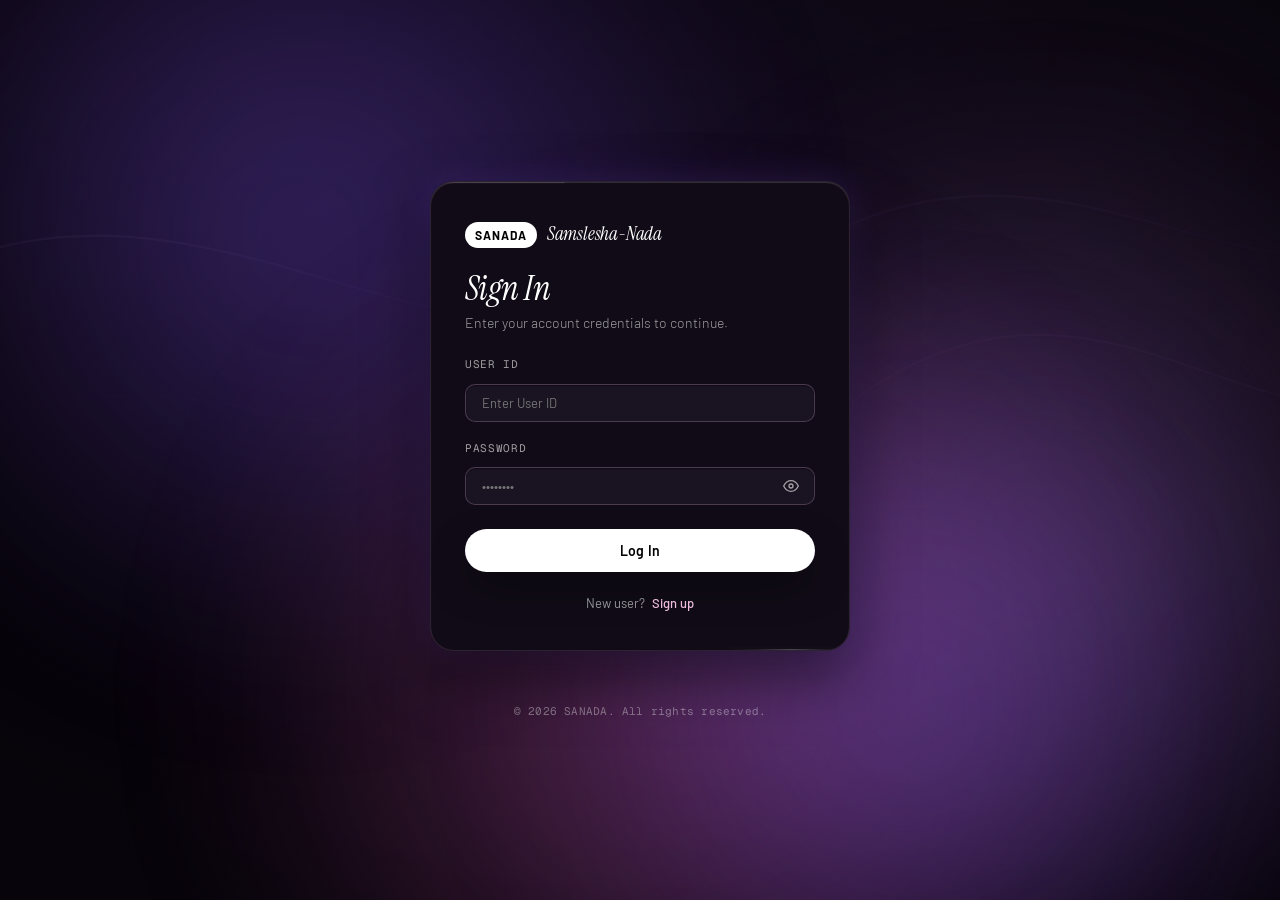
==== commit 57b0bdb9: "feat(ui): add account management, refine mobile navigation and tap responsiveness" ====
--- a/frontend/login.html
+++ b/frontend/login.html
@@ -354,10 +354,10 @@
                     </button>
                 </form>
 
-                <!-- SMALL LINE: NEW USER? LOGIN -->
+                <!-- SMALL LINE: NEW USER? SIGN UP -->
                 <div class="new-user-line">
                     <span>New user?</span>
-                    <a href="#" id="newUserLink" class="new-user-link">Sign up</a>
+                    <a href="signup.html" id="newUserLink" class="new-user-link">Sign up</a>
                 </div>
             </div>
 
--- a/frontend/css/tokens.css
+++ b/frontend/css/tokens.css
@@ -0,0 +1,170 @@
+/**
+ * frontend/css/tokens.css
+ * =======================
+ * Design Tokens & Layer Order.
+ * Wave-Derived Palette extracted from the Mux Wave Video (ID: 8wrHPCX2dC3msyYU9ObwqNdm00u3ViXvOSHUMRYSEe5Q).
+ * RETHEME RULE: Changing --wave-* tokens rethemes everything consistently across CSS and Canvas.
+ */
+
+@layer tokens, base, components, pages, utilities;
+
+@layer tokens {
+    :root {
+        /* ---------------------------------------------------------------------
+           WAVE VIDEO PALETTE (Enriched Chromatic Spectrum)
+           --------------------------------------------------------------------- */
+        /* Deep obsidian-violet page base. Rich dark void with chromatic tint */
+        --wave-deep: hsl(268 45% 2.8%);
+
+        /* Dominant mid tone (main glow color): saturated electric violet */
+        --wave-1: hsl(258 72% 60%);
+
+        /* Secondary tone: vibrant luminous lavender */
+        --wave-2: hsl(274 66% 68%);
+
+        /* Tertiary tone: rich radiant orchid/rose */
+        --wave-3: hsl(315 70% 64%);
+
+        /* Brightest highlight: iridescent wave crest with soft rose/violet undertone */
+        --wave-light: hsl(320 85% 88%);
+
+        /* 3 Clear Surface Levels (Richly tinted, high contrast) */
+        --bg-0: var(--wave-deep);                         /* ~2.8% lightness */
+        --bg-1: hsl(268 35% 6.5%);                        /* ~6.5% lightness: sections & cards */
+        --bg-2: hsl(268 28% 10.5%);                       /* ~10.5% lightness: raised surfaces, inputs, terminal */
+        --bg-hover: hsl(268 30% 14%);                     /* interactive hover overlay */
+
+        /* Backward-compatible background aliases */
+        --bg-base: var(--bg-0);
+        --bg-card: var(--bg-1);
+        --bg-elevated: var(--bg-2);
+
+        /* Accent & Gradients derived from wave palette */
+        --accent: var(--wave-light);
+        --accent-2: var(--wave-2);
+        --accent-grad: linear-gradient(135deg, var(--wave-light), var(--wave-1));
+        --accent-dim: color-mix(in srgb, var(--wave-1) 35%, transparent);
+        --accent-glow: color-mix(in srgb, var(--wave-1) 22%, transparent);
+        --border-tint: color-mix(in srgb, var(--wave-light) 12%, transparent);
+
+        /* Glass & Shadows */
+        --glass-fill: color-mix(in srgb, var(--wave-1) 9%, transparent);
+        --glass-border: color-mix(in srgb, var(--wave-light) 22%, transparent);
+        --glass-highlight: color-mix(in srgb, var(--wave-light) 40%, transparent);
+        --shadow-glow: 0 24px 60px -24px color-mix(in srgb, var(--wave-1) 45%, transparent);
+
+        /* White Opacity Tiers (Text Hierarchy and Neutral Borders) */
+        --w-100: rgba(255, 255, 255, 1);
+        --w-90: rgba(255, 255, 255, 0.9);
+        --w-80: rgba(255, 255, 255, 0.8);
+        --w-70: rgba(255, 255, 255, 0.7);
+        --w-60: rgba(255, 255, 255, 0.6);
+        --w-50: rgba(255, 255, 255, 0.5);
+        --w-40: rgba(255, 255, 255, 0.4);
+        --w-30: rgba(255, 255, 255, 0.3);
+        --w-20: rgba(255, 255, 255, 0.2);
+        --w-15: rgba(255, 255, 255, 0.15);
+        --w-10: rgba(255, 255, 255, 0.10);
+        --w-05: rgba(255, 255, 255, 0.05);
+
+        /* Text Hierarchy */
+        --text-primary: var(--w-100);
+        --text-secondary: var(--w-60);   /* 60% white standard (passes AA > 5.5:1) */
+        --text-muted: var(--w-40);       /* 40% white standard */
+        --text-inverted: #000000;
+
+        /* Border Scale */
+        --border-subtle: var(--border-tint);
+        --border-strong: color-mix(in srgb, var(--wave-light) 28%, transparent);
+        --border-focus: var(--accent);
+
+        /* Semantic Exceptions (Small & Rare) */
+        --rose: hsl(350 75% 68%);               /* Warm accent for Record, ceiling exceeded, error toast */
+        --rose-dim: hsl(350 75% 68% / 0.18);
+        --rose-border: hsl(350 75% 68% / 0.35);
+
+        /* Tiny 6-8px Hardware Status LEDs (engine online/offline) */
+        --status-led-online: #10b981;
+        --status-led-offline: #f59e0b;
+
+        /* Waveform / Visualizer Accent */
+        --waveform-accent: var(--accent);
+
+        /* Status Colors */
+        --success: var(--accent);
+        --success-bg: color-mix(in srgb, var(--wave-1) 16%, transparent);
+        --warning: var(--w-80);
+        --warning-bg: rgba(255, 255, 255, 0.06);
+        --danger: var(--rose);
+        --danger-bg: var(--rose-dim);
+
+        /* Typography */
+        --font-heading: 'Instrument Serif', Georgia, serif;
+        --font-body: 'Barlow', -apple-system, BlinkMacSystemFont, 'Segoe UI', Roboto, sans-serif;
+        --font-mono: 'Geist Mono', 'SF Mono', Menlo, Consolas, monospace;
+
+        /* Radii */
+        --radius-sm: 6px;
+        --radius-md: 10px;
+        --radius-lg: 18px;
+        --radius-xl: 24px;
+        --radius-full: 9999px;
+
+        /* Transitions & Easing */
+        --transition-fast: 0.15s ease;
+        --transition-normal: 0.25s cubic-bezier(0.16, 1, 0.3, 1);
+        --ease-out-expo: cubic-bezier(0.16, 1, 0.3, 1);
+
+        /* Z-Index Scale */
+        --z-wave-bg: 1;
+        --z-ambient-backdrop: 2;
+        --z-content: 3;
+        --z-canvas-tag: 3;
+        --z-playhead: 4;
+        --z-sticky-rail: 10;
+        --z-navbar: 100;
+        --z-toast: 9999;
+
+        /* Default Page Radial Gradient Positions */
+        --bg-x1: 15%; --bg-y1: -10%;
+        --bg-x2: 90%; --bg-y2: 10%;
+        --bg-x3: 50%; --bg-y3: 110%;
+    }
+
+    /* Per-Page Gradient Variations (shifting coordinates per page for visual identity) */
+    body[data-page="home"] {
+        --bg-x1: 15%; --bg-y1: -10%;
+        --bg-x2: 90%; --bg-y2: 10%;
+        --bg-x3: 50%; --bg-y3: 110%;
+    }
+    body[data-page="predict"] { /* Studio */
+        --bg-x1: 25%; --bg-y1: -5%;
+        --bg-x2: 82%; --bg-y2: 20%;
+        --bg-x3: 40%; --bg-y3: 105%;
+    }
+    body[data-page="dataset"] {
+        --bg-x1: 10%; --bg-y1: 10%;
+        --bg-x2: 95%; --bg-y2: -5%;
+        --bg-x3: 60%; --bg-y3: 100%;
+    }
+    body[data-page="analytics"] { /* Results */
+        --bg-x1: 30%; --bg-y1: -8%;
+        --bg-x2: 85%; --bg-y2: 30%;
+        --bg-x3: 45%; --bg-y3: 95%;
+    }
+    body[data-page="train"] { /* Developer */
+        --bg-x1: 20%; --bg-y1: 5%;
+        --bg-x2: 75%; --bg-y2: 15%;
+        --bg-x3: 55%; --bg-y3: 115%;
+    }
+    body[data-page="docs"] {
+        --bg-x1: 12%; --bg-y1: -2%;
+        --bg-x2: 88%; --bg-y2: 18%;
+        --bg-x3: 40%; --bg-y3: 105%;
+    }
+    body[data-page="paper"] {
+        --bg-x1: 22%; --bg-y1: -12%;
+        --bg-x2: 92%; --bg-y2: 8%;
+        --bg-x3: 50%; --bg-y3: 102%;
+    }
+}
--- a/frontend/css/base.css
+++ b/frontend/css/base.css
@@ -54,9 +54,9 @@
     body {
         background-color: var(--wave-deep);
         background-image:
-            radial-gradient(120% 80% at var(--bg-x1, 15%) var(--bg-y1, -10%), color-mix(in srgb, var(--wave-1) 22%, transparent) 0%, transparent 60%),
-            radial-gradient(100% 70% at var(--bg-x2, 90%) var(--bg-y2, 10%), color-mix(in srgb, var(--wave-2) 18%, transparent) 0%, transparent 55%),
-            radial-gradient(90% 60% at var(--bg-x3, 50%) var(--bg-y3, 110%), color-mix(in srgb, var(--wave-3) 20%, transparent) 0%, transparent 60%);
+            radial-gradient(120% 80% at var(--bg-x1, 15%) var(--bg-y1, -10%), color-mix(in srgb, var(--wave-1) 20%, transparent) 0%, transparent 60%),
+            radial-gradient(100% 70% at var(--bg-x2, 90%) var(--bg-y2, 10%), color-mix(in srgb, var(--wave-2) 15%, transparent) 0%, transparent 55%),
+            radial-gradient(90% 60% at var(--bg-x3, 50%) var(--bg-y3, 110%), color-mix(in srgb, var(--wave-3) 16%, transparent) 0%, transparent 60%);
         background-attachment: fixed;
         color: var(--text-primary);
         font-family: var(--font-body);
@@ -82,13 +82,13 @@
         visibility: visible;
     }
 
-    /* 2. ANIMATED BLOBS (Pure translation drift without scaling to guarantee constant brightness) */
+    /* 2. ANIMATED BLOBS (Organic luminous drift without screen-bleaching) */
     .ambient-blob {
         position: absolute;
         border-radius: 50%;
-        filter: blur(100px);
-        -webkit-filter: blur(100px);
-        mix-blend-mode: screen;
+        filter: blur(90px);
+        -webkit-filter: blur(90px);
+        opacity: 0.46;
         will-change: transform;
         pointer-events: none;
     }
@@ -96,66 +96,143 @@
     .ambient-blob.blob-1 {
         width: 72vmax;
         height: 72vmax;
-        background: radial-gradient(circle, var(--wave-1) 0%, transparent 70%);
-        opacity: 0.34;
+        background: radial-gradient(circle, color-mix(in srgb, var(--wave-1) 85%, transparent) 0%, transparent 70%);
         top: -18vmax;
         left: -12vmax;
-        animation: driftBlob1 24s ease-in-out infinite alternate;
+        animation: driftBlob1 9s cubic-bezier(0.42, 0, 0.58, 1) infinite;
     }
 
     .ambient-blob.blob-2 {
         width: 68vmax;
         height: 68vmax;
-        background: radial-gradient(circle, var(--wave-2) 0%, transparent 70%);
-        opacity: 0.30;
+        background: radial-gradient(circle, color-mix(in srgb, var(--wave-2) 80%, transparent) 0%, transparent 70%);
         top: 8vmax;
         right: -15vmax;
-        animation: driftBlob2 28s ease-in-out infinite alternate;
+        animation: driftBlob2 11s cubic-bezier(0.42, 0, 0.58, 1) infinite;
     }
 
     .ambient-blob.blob-3 {
         width: 76vmax;
         height: 76vmax;
-        background: radial-gradient(circle, var(--wave-3) 0%, transparent 70%);
-        opacity: 0.26;
+        background: radial-gradient(circle, color-mix(in srgb, var(--wave-3) 75%, transparent) 0%, transparent 70%);
         bottom: -22vmax;
         left: 15%;
-        animation: driftBlob3 22s ease-in-out infinite alternate;
+        animation: driftBlob3 8.5s cubic-bezier(0.42, 0, 0.58, 1) infinite;
     }
 
     .ambient-blob.blob-4 {
         width: 62vmax;
         height: 62vmax;
-        background: radial-gradient(circle, var(--wave-1) 0%, transparent 70%);
-        opacity: 0.28;
+        background: radial-gradient(circle, color-mix(in srgb, var(--wave-1) 80%, transparent) 0%, transparent 70%);
         top: 35%;
         left: 40%;
-        animation: driftBlob4 26s ease-in-out infinite alternate;
-    }
-
-    /* Constant-luminance drift: pure translate3d translation (NO scaling/breathing) */
+        animation: driftBlob4 10s cubic-bezier(0.42, 0, 0.58, 1) infinite;
+    }
+
+    /* Dynamic multi-axis orbital drift: continuous fluid loops across 2D plane */
     @keyframes driftBlob1 {
-        0%   { transform: translate3d(0, 0, 0); }
-        50%  { transform: translate3d(16vw, 12vh, 0); }
-        100% { transform: translate3d(-10vw, 18vh, 0); }
+        0%   { transform: translate3d(0, 0, 0) rotate(0deg); }
+        25%  { transform: translate3d(16vw, 18vh, 0) rotate(25deg); }
+        50%  { transform: translate3d(4vw, 32vh, 0) rotate(-15deg); }
+        75%  { transform: translate3d(-18vw, 14vh, 0) rotate(30deg); }
+        100% { transform: translate3d(0, 0, 0) rotate(0deg); }
     }
 
     @keyframes driftBlob2 {
-        0%   { transform: translate3d(0, 0, 0); }
-        50%  { transform: translate3d(-18vw, 10vh, 0); }
-        100% { transform: translate3d(-8vw, -14vh, 0); }
+        0%   { transform: translate3d(0, 0, 0) rotate(0deg); }
+        25%  { transform: translate3d(-18vw, 20vh, 0) rotate(-30deg); }
+        50%  { transform: translate3d(-26vw, -12vh, 0) rotate(20deg); }
+        75%  { transform: translate3d(-8vw, -24vh, 0) rotate(-15deg); }
+        100% { transform: translate3d(0, 0, 0) rotate(0deg); }
     }
 
     @keyframes driftBlob3 {
-        0%   { transform: translate3d(0, 0, 0); }
-        50%  { transform: translate3d(14vw, -16vh, 0); }
-        100% { transform: translate3d(-14vw, -8vh, 0); }
+        0%   { transform: translate3d(0, 0, 0) rotate(0deg); }
+        25%  { transform: translate3d(18vw, -22vh, 0) rotate(35deg); }
+        50%  { transform: translate3d(-14vw, -28vh, 0) rotate(-25deg); }
+        75%  { transform: translate3d(-24vw, 10vh, 0) rotate(15deg); }
+        100% { transform: translate3d(0, 0, 0) rotate(0deg); }
     }
 
     @keyframes driftBlob4 {
-        0%   { transform: translate3d(0, 0, 0); }
-        50%  { transform: translate3d(-14vw, 16vh, 0); }
-        100% { transform: translate3d(12vw, -10vh, 0); }
+        0%   { transform: translate3d(0, 0, 0) rotate(0deg); }
+        25%  { transform: translate3d(-20vw, -16vh, 0) rotate(-25deg); }
+        50%  { transform: translate3d(16vw, 22vh, 0) rotate(30deg); }
+        75%  { transform: translate3d(24vw, -18vh, 0) rotate(-20deg); }
+        100% { transform: translate3d(0, 0, 0) rotate(0deg); }
+    }
+
+    /* MOBILE TUNED AMBIENT BLOBS: Richly visible, centered, and dynamically framed */
+    @media (max-width: 768px) {
+        .ambient-blob {
+            filter: blur(50px);
+            -webkit-filter: blur(50px);
+            opacity: 0.58;
+        }
+
+        .ambient-blob.blob-1 {
+            width: 105vw;
+            height: 105vw;
+            top: -8vh;
+            left: -10vw;
+            animation: driftBlobMobile1 8s ease-in-out infinite;
+        }
+
+        .ambient-blob.blob-2 {
+            width: 95vw;
+            height: 95vw;
+            top: 24vh;
+            right: -10vw;
+            animation: driftBlobMobile2 9.5s ease-in-out infinite;
+        }
+
+        .ambient-blob.blob-3 {
+            width: 110vw;
+            height: 110vw;
+            bottom: -6vh;
+            left: -5vw;
+            animation: driftBlobMobile3 8.5s ease-in-out infinite;
+        }
+
+        .ambient-blob.blob-4 {
+            width: 88vw;
+            height: 88vw;
+            top: 48vh;
+            left: 6vw;
+            animation: driftBlobMobile4 9s ease-in-out infinite;
+        }
+
+        @keyframes driftBlobMobile1 {
+            0%   { transform: translate3d(0, 0, 0) rotate(0deg); }
+            25%  { transform: translate3d(8vw, 10vh, 0) rotate(15deg); }
+            50%  { transform: translate3d(-5vw, 16vh, 0) rotate(-10deg); }
+            75%  { transform: translate3d(-10vw, 6vh, 0) rotate(15deg); }
+            100% { transform: translate3d(0, 0, 0) rotate(0deg); }
+        }
+
+        @keyframes driftBlobMobile2 {
+            0%   { transform: translate3d(0, 0, 0) rotate(0deg); }
+            25%  { transform: translate3d(-10vw, 12vh, 0) rotate(-15deg); }
+            50%  { transform: translate3d(-14vw, -8vh, 0) rotate(10deg); }
+            75%  { transform: translate3d(-4vw, -12vh, 0) rotate(-10deg); }
+            100% { transform: translate3d(0, 0, 0) rotate(0deg); }
+        }
+
+        @keyframes driftBlobMobile3 {
+            0%   { transform: translate3d(0, 0, 0) rotate(0deg); }
+            25%  { transform: translate3d(10vw, -12vh, 0) rotate(20deg); }
+            50%  { transform: translate3d(-8vw, -16vh, 0) rotate(-15deg); }
+            75%  { transform: translate3d(-12vw, 6vh, 0) rotate(10deg); }
+            100% { transform: translate3d(0, 0, 0) rotate(0deg); }
+        }
+
+        @keyframes driftBlobMobile4 {
+            0%   { transform: translate3d(0, 0, 0) rotate(0deg); }
+            25%  { transform: translate3d(-10vw, -8vh, 0) rotate(-15deg); }
+            50%  { transform: translate3d(10vw, 12vh, 0) rotate(20deg); }
+            75%  { transform: translate3d(12vw, -10vh, 0) rotate(-10deg); }
+            100% { transform: translate3d(0, 0, 0) rotate(0deg); }
+        }
     }
 
     /* 3. WAVE RIBBONS ECHOING THE VIDEO (Sinuous SVG paths, gradient stroke, opacity 0.15-0.25) */
--- a/frontend/css/components.css
+++ b/frontend/css/components.css
@@ -9,26 +9,103 @@
 @layer components {
     /* LIQUID GLASS SPECIFICATION (.liquid-glass-strong) */
     .liquid-glass-strong {
-        background: linear-gradient(180deg, rgba(255, 255, 255, 0.06) 0%, transparent 100%), var(--glass-fill);
+        background: var(--glass-fill);
         backdrop-filter: blur(28px) saturate(150%);
         -webkit-backdrop-filter: blur(28px) saturate(150%);
-        border: 1px solid var(--glass-border);
-        box-shadow: var(--shadow-glow),
-                    inset 0 1px 1px var(--w-20);
+        border: none;
+        outline: none;
+        box-shadow: 0 16px 40px -10px rgba(0, 0, 0, 0.55);
         position: relative;
         overflow: hidden;
-    }
-
+        -webkit-tap-highlight-color: transparent;
+        touch-action: manipulation;
+    }
+
+    /* PURE DUAL-BEVEL LIGHT FOR GLASS & TINTED SURFACES */
+    .liquid-glass-strong::before {
+        content: '';
+        position: absolute;
+        top: 0;
+        left: 1.5%;
+        width: 32%;
+        height: 1.4px;
+        background: linear-gradient(
+            90deg,
+            transparent 0%,
+            rgba(255, 255, 255, 0.25) 20%,
+            rgba(255, 255, 255, 0.74) 45%,
+            rgba(255, 255, 255, 0.22) 75%,
+            transparent 100%
+        );
+        box-shadow: 0 1px 5px rgba(255, 255, 255, 0.28);
+        border-radius: 9999px;
+        pointer-events: none;
+        z-index: 2;
+        transform: translateX(0%);
+        transition: transform 0.75s cubic-bezier(0.16, 1, 0.3, 1), opacity 0.4s ease;
+        opacity: 0.60;
+    }
+
+    /* OPPOSING BOTTOM BEVEL REFLECTION */
     .liquid-glass-strong::after {
         content: '';
         position: absolute;
-        top: 0;
-        left: 12%;
-        right: 12%;
-        height: 1px;
-        background: linear-gradient(90deg, transparent, color-mix(in srgb, var(--wave-light) 40%, transparent), transparent);
+        bottom: 0;
+        right: 1.5%;
+        width: 26%;
+        height: 1.2px;
+        background: linear-gradient(
+            90deg,
+            transparent 0%,
+            rgba(255, 255, 255, 0.16) 25%,
+            rgba(255, 255, 255, 0.60) 55%,
+            rgba(255, 255, 255, 0.20) 80%,
+            transparent 100%
+        );
+        box-shadow: 0 -1px 4px rgba(255, 255, 255, 0.20);
+        border-radius: 9999px;
         pointer-events: none;
         z-index: 2;
+        transform: translateX(0%);
+        transition: transform 0.75s cubic-bezier(0.16, 1, 0.3, 1), opacity 0.4s ease;
+        opacity: 0.42;
+    }
+
+    @media (hover: hover) and (pointer: fine) {
+        .liquid-glass-strong:hover {
+            transform: translateY(-3.5px);
+            box-shadow: 0 24px 54px -8px rgba(0, 0, 0, 0.7),
+                        0 0 26px color-mix(in srgb, var(--wave-1) 22%, transparent);
+        }
+
+        .liquid-glass-strong:hover::before {
+            transform: translateX(195%);
+            opacity: 0.85;
+        }
+
+        .liquid-glass-strong:hover::after {
+            transform: translateX(-240%);
+            opacity: 0.68;
+        }
+    }
+
+    .liquid-glass-strong:active,
+    .liquid-glass-strong.is-tapped {
+        transform: translateY(-3.5px);
+        box-shadow: 0 24px 54px -8px rgba(0, 0, 0, 0.7),
+                    0 0 26px color-mix(in srgb, var(--wave-1) 22%, transparent);
+    }
+
+    .liquid-glass-strong:active::before,
+    .liquid-glass-strong.is-tapped::before {
+        transform: translateX(195%);
+        opacity: 0.85;
+    }
+
+    .liquid-glass-strong:active::after,
+    .liquid-glass-strong.is-tapped::after {
+        transform: translateX(-240%);
+        opacity: 0.68;
     }
 
     /* Solid fallback carrying identical tinted tone when backdrop-filter is unsupported */
@@ -70,12 +147,15 @@
         background: rgba(3, 6, 14, 0.72);
         backdrop-filter: blur(32px) saturate(160%);
         -webkit-backdrop-filter: blur(32px) saturate(160%);
-        border: 1px solid rgba(255, 255, 255, 0.12);
-        box-shadow: 0 16px 36px rgba(0, 0, 0, 0.45), 0 0 24px rgba(0, 0, 0, 0.25), inset 0 1px 1px rgba(255, 255, 255, 0.18);
+        border: none;
+        outline: none;
+        box-shadow: 0 16px 36px rgba(0, 0, 0, 0.45), 0 0 24px rgba(0, 0, 0, 0.25);
         max-width: 1240px;
         width: 100%;
         gap: 14px;
         position: relative;
+        -webkit-tap-highlight-color: transparent;
+        touch-action: manipulation;
     }
 
     .brand {
@@ -115,7 +195,8 @@
         background: rgba(0, 0, 0, 0.35);
         padding: 4px;
         border-radius: var(--radius-full);
-        border: 1px solid rgba(255, 255, 255, 0.1);
+        border: none;
+        outline: none;
         position: relative;
     }
 
@@ -225,8 +306,9 @@
         background: var(--bg-2);
         backdrop-filter: blur(50px);
         -webkit-backdrop-filter: blur(50px);
-        border: 1px solid var(--border-tint);
-        box-shadow: inset 0 1px 1px var(--w-10);
+        border: none;
+        outline: none;
+        box-shadow: 0 2px 8px rgba(0, 0, 0, 0.25);
         position: relative;
         overflow: hidden;
     }
@@ -255,16 +337,26 @@
         line-height: 1;
     }
 
-    /* STAT TILES */
+    /* STAT TILES (Obsidian Tinted Glass) */
     .stat-tile {
         background: color-mix(in srgb, var(--wave-deep) 65%, transparent);
-        border: 1px solid var(--border-tint);
+        border: none;
+        outline: none;
         border-radius: var(--radius-lg);
         padding: 22px 20px;
         text-align: center;
-        box-shadow: inset 0 1px 1px var(--w-10);
-        backdrop-filter: blur(16px);
-        -webkit-backdrop-filter: blur(16px);
+        box-shadow: 0 16px 40px -10px rgba(0, 0, 0, 0.55);
+        backdrop-filter: blur(28px) saturate(150%);
+        -webkit-backdrop-filter: blur(28px) saturate(150%);
+        position: relative;
+        overflow: hidden;
+        backface-visibility: hidden;
+        -webkit-backface-visibility: hidden;
+        -webkit-font-smoothing: antialiased;
+        transition: transform 0.28s cubic-bezier(0.16, 1, 0.3, 1),
+                    box-shadow 0.28s ease;
+        -webkit-tap-highlight-color: transparent;
+        touch-action: manipulation;
     }
 
     .results-hero-card {
@@ -300,43 +392,249 @@
 
     /* CARDS & NUMBERED PANELS (SURFACE LEVEL: --bg-1 WITH VISIBLE LIQUID GLASS TINT) */
     .card {
-        background: linear-gradient(180deg, rgba(255, 255, 255, 0.06) 0%, transparent 100%), var(--glass-fill);
+        background: var(--glass-fill);
         backdrop-filter: blur(28px) saturate(150%);
         -webkit-backdrop-filter: blur(28px) saturate(150%);
-        border: 1px solid var(--glass-border);
+        border: none;
+        outline: none;
         border-radius: var(--radius-lg);
         padding: 24px;
         margin-bottom: 24px;
         position: relative;
         overflow: hidden;
-        box-shadow: var(--shadow-glow),
-                    inset 0 1px 1px var(--w-20);
-        transition: transform 0.22s cubic-bezier(0.16, 1, 0.3, 1),
-                    border-color 0.22s ease,
-                    box-shadow 0.22s ease;
-    }
-
-    /* 1PX TOP-EDGE ACCENT HAIRLINE (--wave-light at 40% in center, fading at sides) */
-    .card::after {
+        box-shadow: 0 16px 40px -10px rgba(0, 0, 0, 0.55);
+        backface-visibility: hidden;
+        -webkit-backface-visibility: hidden;
+        -webkit-font-smoothing: antialiased;
+        transition: transform 0.28s cubic-bezier(0.16, 1, 0.3, 1),
+                    box-shadow 0.28s ease;
+        -webkit-tap-highlight-color: transparent;
+        touch-action: manipulation;
+    }
+
+    /* PURE DUAL-BEVEL LIGHT FOR GLASS CARDS, BLACK TINTED CARDS & HOME STAT TILES */
+    .card::before,
+    .stat-tile::before,
+    .home-task-card::before,
+    .ceiling-explorer-card::before,
+    .explorer-display-grid::before,
+    .auth-card::before,
+    .auth-modal-card::before,
+    .pipeline-step-card::before,
+    #pageHome .card::before,
+    #pageHome .stat-tile::before,
+    .nav-inner::before {
         content: '';
         position: absolute;
         top: 0;
-        left: 10%;
-        right: 10%;
-        height: 1px;
-        background: linear-gradient(90deg, transparent, color-mix(in srgb, var(--wave-light) 40%, transparent), transparent);
+        left: 1.2%;
+        width: 32%;
+        height: 1.4px;
+        background: linear-gradient(
+            90deg,
+            transparent 0%,
+            rgba(255, 255, 255, 0.25) 20%,
+            rgba(255, 255, 255, 0.74) 45%,
+            rgba(255, 255, 255, 0.22) 75%,
+            transparent 100%
+        );
+        box-shadow: 0 1px 5px rgba(255, 255, 255, 0.28);
+        border-radius: 9999px;
         pointer-events: none;
-        z-index: 2;
-    }
-
-    /* CARD HOVER: CLEAN TACTILE LIFT WITHOUT HOVER GLOW */
+        z-index: 3;
+        transform: translateX(0%);
+        transition: transform 0.75s cubic-bezier(0.16, 1, 0.3, 1), opacity 0.4s ease;
+        opacity: 0.60;
+    }
+
+    /* OPPOSING BOTTOM BEVEL REFLECTION (Refractive Counter-Light for Tangible Depth) */
+    .card::after,
+    .stat-tile::after,
+    .home-task-card::after,
+    .ceiling-explorer-card::after,
+    .explorer-display-grid::after,
+    .auth-card::after,
+    .pipeline-step-card::after,
+    #pageHome .card::after,
+    #pageHome .stat-tile::after {
+        content: '';
+        position: absolute;
+        bottom: 0;
+        right: 1.2%;
+        width: 28%;
+        height: 1.2px;
+        background: linear-gradient(
+            90deg,
+            transparent 0%,
+            rgba(255, 255, 255, 0.16) 25%,
+            rgba(255, 255, 255, 0.60) 55%,
+            rgba(255, 255, 255, 0.20) 80%,
+            transparent 100%
+        );
+        box-shadow: 0 -1px 4px rgba(255, 255, 255, 0.20);
+        border-radius: 9999px;
+        pointer-events: none;
+        z-index: 3;
+        transform: translateX(0%);
+        transition: transform 0.75s cubic-bezier(0.16, 1, 0.3, 1), opacity 0.4s ease;
+        opacity: 0.42;
+    }
+
+    /* DEFAULT RESTING STATE FOR ALL 3D CARDS & TILES (NO 3D TRANSFORM AT REST TO PRESERVE CRYSTAL SHARP TEXT) */
+    .card,
+    .stat-tile,
+    .home-task-card,
+    .ceiling-explorer-card,
+    .auth-card,
+    .pipeline-step-card,
+    #pageHome .card,
+    #pageHome .stat-tile {
+        transform: none;
+        transition: transform 0.35s cubic-bezier(0.16, 1, 0.3, 1),
+                    box-shadow 0.35s ease;
+    }
+
+    /* DESKTOP-ONLY HOVER: 3D PERSPECTIVE TILT & DYNAMIC LIGHT BEVEL REFLECTION (FINE POINTERS ONLY) */
     @media (hover: hover) and (pointer: fine) {
-        .card:hover {
-            transform: translateY(-2px);
-            border-color: color-mix(in srgb, var(--wave-light) 30%, transparent);
-            box-shadow: 0 16px 40px rgba(0, 0, 0, 0.5),
-                        inset 0 1px 1px var(--w-20);
+        .card:hover,
+        .stat-tile:hover,
+        .home-task-card:hover,
+        .ceiling-explorer-card:hover,
+        .auth-card:hover,
+        .pipeline-step-card:hover,
+        #pageHome .card:hover,
+        #pageHome .stat-tile:hover {
+            transform: perspective(1200px) translateY(-4px) rotateX(var(--card-rot-x, 0deg)) rotateY(var(--card-rot-y, 0deg));
+            border: none;
+            outline: none;
+            box-shadow: 0 24px 54px -8px rgba(0, 0, 0, 0.7),
+                        0 0 26px color-mix(in srgb, var(--wave-1) 22%, transparent);
         }
+
+        .card:hover::before,
+        .stat-tile:hover::before,
+        .home-task-card:hover::before,
+        .ceiling-explorer-card:hover::before,
+        .explorer-display-grid:hover::before,
+        .auth-card:hover::before,
+        .pipeline-step-card:hover::before,
+        #pageHome .card:hover::before,
+        #pageHome .stat-tile:hover::before {
+            transform: translateX(var(--card-bevel-x, 190%)) translateY(0.4px);
+            opacity: 0.90;
+            box-shadow: 0 1px 8px rgba(255, 255, 255, 0.42);
+        }
+
+        .card:hover::after,
+        .stat-tile:hover::after,
+        .home-task-card:hover::after,
+        .ceiling-explorer-card:hover::after,
+        .explorer-display-grid:hover::after,
+        .auth-card:hover::after,
+        .pipeline-step-card:hover::after,
+        #pageHome .card:hover::after,
+        #pageHome .stat-tile:hover::after {
+            transform: translateX(var(--card-counter-bevel-x, -220%)) translateY(-0.4px);
+            opacity: 0.70;
+            box-shadow: 0 -1px 6px rgba(255, 255, 255, 0.28);
+        }
+    }
+
+    /* MOBILE TOUCH TAP / ACTIVE FEEDBACK (ACTIVE ONLY WHILE FINGER IS TAPPING OR PRESSING) */
+    .card.is-tapped,
+    .stat-tile.is-tapped,
+    .home-task-card.is-tapped,
+    .ceiling-explorer-card.is-tapped,
+    .auth-card.is-tapped,
+    .pipeline-step-card.is-tapped,
+    #pageHome .card.is-tapped,
+    #pageHome .stat-tile.is-tapped,
+    .card:active,
+    .stat-tile:active,
+    .home-task-card:active,
+    .ceiling-explorer-card:active,
+    .auth-card:active,
+    .pipeline-step-card:active,
+    #pageHome .card:active,
+    #pageHome .stat-tile:active {
+        transform: perspective(1200px) translateY(-4px) rotateX(var(--card-rot-x, 0deg)) rotateY(var(--card-rot-y, 0deg));
+        border: none;
+        outline: none;
+        box-shadow: 0 24px 54px -8px rgba(0, 0, 0, 0.7),
+                    0 0 26px color-mix(in srgb, var(--wave-1) 22%, transparent);
+    }
+
+    .card.is-tapped::before,
+    .stat-tile.is-tapped::before,
+    .home-task-card.is-tapped::before,
+    .ceiling-explorer-card.is-tapped::before,
+    .explorer-display-grid.is-tapped::before,
+    .auth-card.is-tapped::before,
+    .pipeline-step-card.is-tapped::before,
+    #pageHome .card.is-tapped::before,
+    #pageHome .stat-tile.is-tapped::before,
+    .card:active::before,
+    .stat-tile:active::before,
+    .home-task-card:active::before,
+    .ceiling-explorer-card:active::before,
+    .explorer-display-grid:active::before,
+    .auth-card:active::before,
+    .pipeline-step-card:active::before,
+    #pageHome .card:active::before,
+    #pageHome .stat-tile:active::before {
+        transform: translateX(var(--card-bevel-x, 190%)) translateY(0.4px);
+        opacity: 0.90;
+        box-shadow: 0 1px 8px rgba(255, 255, 255, 0.42);
+    }
+
+    .card.is-tapped::after,
+    .stat-tile.is-tapped::after,
+    .home-task-card.is-tapped::after,
+    .ceiling-explorer-card.is-tapped::after,
+    .explorer-display-grid.is-tapped::after,
+    .auth-card.is-tapped::after,
+    .pipeline-step-card.is-tapped::after,
+    #pageHome .card.is-tapped::after,
+    #pageHome .stat-tile.is-tapped::after,
+    .card:active::after,
+    .stat-tile:active::after,
+    .home-task-card:active::after,
+    .ceiling-explorer-card:active::after,
+    .explorer-display-grid:active::after,
+    .auth-card:active::after,
+    .pipeline-step-card:active::after,
+    #pageHome .card:active::after,
+    #pageHome .stat-tile:active::after {
+        transform: translateX(var(--card-counter-bevel-x, -220%)) translateY(-0.4px);
+        opacity: 0.70;
+        box-shadow: 0 -1px 6px rgba(255, 255, 255, 0.28);
+    }
+
+    /* NAVBAR & MODAL POPUP BEVEL LIGHT (Only Steady Top Gleam, Zero Hover/Active Effects, No Bottom Light) */
+    .nav-inner::after,
+    .auth-modal-card::after,
+    .navbar .nav-tabs::after,
+    .nav-tabs::after {
+        display: none !important;
+        content: none !important;
+    }
+
+    .nav-inner:hover,
+    .nav-inner:active,
+    .auth-modal-card:hover,
+    .auth-modal-card:active,
+    .auth-modal-card.is-tapped {
+        transform: none !important;
+    }
+
+    .nav-inner:hover::before,
+    .nav-inner:active::before,
+    .nav-inner.is-tapped::before,
+    .auth-modal-card:hover::before,
+    .auth-modal-card:active::before,
+    .auth-modal-card.is-tapped::before {
+        transform: translateX(0%) !important;
+        opacity: 0.60 !important;
     }
 
     .card:last-child {
@@ -430,7 +728,8 @@
     /* COMPLEXITY CEILING 9-STEP SEGMENTED METER (Studio K Inspector) */
     .ceiling-meter-wrap {
         background: var(--bg-2);
-        border: 1px solid var(--border-tint);
+        border: none;
+        outline: none;
         border-radius: var(--radius-md);
         padding: 14px 14px 12px;
         margin-top: 14px;
@@ -442,7 +741,8 @@
         gap: 4px;
         padding: 4px;
         background: rgba(255, 255, 255, 0.03);
-        border: 1px solid var(--border-tint);
+        border: none;
+        outline: none;
         border-radius: var(--radius-sm);
         margin-top: 10px;
     }
@@ -461,6 +761,8 @@
         font-weight: 500;
         transition: all 0.25s cubic-bezier(0.16, 1, 0.3, 1);
         user-select: none;
+        border: none;
+        outline: none;
     }
 
     /* All active segments light up to the detected number of speakers (1 to 9+) */
@@ -508,7 +810,8 @@
         background: rgba(0, 0, 0, 0.85);
         padding: 1px 4px;
         border-radius: var(--radius-sm);
-        border: 1px solid rgba(255, 255, 255, 0.3);
+        border: none;
+        outline: none;
         white-space: nowrap;
         pointer-events: none;
     }
@@ -605,7 +908,7 @@
         font-weight: 500;
         font-family: var(--font-body);
         cursor: pointer;
-        transition: var(--transition-fast);
+        transition: transform 0.28s cubic-bezier(0.16, 1, 0.3, 1), box-shadow 0.28s ease, color 0.15s ease;
         display: inline-flex;
         align-items: center;
         justify-content: center;
@@ -620,34 +923,129 @@
         backdrop-filter: blur(50px);
         -webkit-backdrop-filter: blur(50px);
         color: #ffffff;
-        border: 1px solid var(--border-tint);
-        box-shadow: 4px 4px 4px rgba(0, 0, 0, 0.05),
-                    inset 0 1px 1px var(--w-15);
-    }
-
+        border: none;
+        outline: none;
+        box-shadow: 0 4px 16px rgba(0, 0, 0, 0.25);
+    }
+
+    /* TOP BEVEL LIGHT REFLECTION (APPLIED TO BOTH GLASS & SOLID WHITE BUTTONS) */
     .btn::before {
         content: '';
         position: absolute;
-        inset: 0;
-        border-radius: inherit;
-        padding: 1.2px;
+        top: 0;
+        left: 2%;
+        width: 36%;
+        height: 1.4px;
         background: linear-gradient(
-            180deg,
-            var(--w-40) 0%,
-            var(--border-tint) 50%,
+            90deg,
+            transparent 0%,
+            rgba(255, 255, 255, 0.28) 20%,
+            rgba(255, 255, 255, 0.85) 45%,
+            rgba(255, 255, 255, 0.25) 75%,
             transparent 100%
         );
-        -webkit-mask: linear-gradient(#fff 0 0) content-box, linear-gradient(#fff 0 0);
-        -webkit-mask-composite: xor;
-        mask-composite: exclude;
+        box-shadow: 0 1px 4px rgba(255, 255, 255, 0.35);
+        border-radius: 9999px;
         pointer-events: none;
+        z-index: 2;
+        transform: translateX(0%);
+        transition: transform 0.55s cubic-bezier(0.16, 1, 0.3, 1), opacity 0.35s ease;
+        opacity: 0.65;
+    }
+
+    /* GLASS BUTTON BOTTOM BEVEL COUNTER-LIGHT */
+    .btn:not(.btn-primary)::after {
+        content: '';
+        position: absolute;
+        bottom: 0;
+        right: 2%;
+        width: 30%;
+        height: 1.2px;
+        background: linear-gradient(
+            90deg,
+            transparent 0%,
+            rgba(255, 255, 255, 0.16) 25%,
+            rgba(255, 255, 255, 0.66) 55%,
+            rgba(255, 255, 255, 0.20) 80%,
+            transparent 100%
+        );
+        box-shadow: 0 -1px 4px rgba(255, 255, 255, 0.22);
+        border-radius: 9999px;
+        pointer-events: none;
+        z-index: 2;
+        transform: translateX(0%);
+        transition: transform 0.55s cubic-bezier(0.16, 1, 0.3, 1), opacity 0.35s ease;
+        opacity: 0.48;
     }
 
     .btn:hover:not(:disabled) {
-        background: var(--bg-hover);
-        border-color: color-mix(in srgb, var(--wave-light) 40%, transparent);
-        box-shadow: 0 0 16px var(--accent-glow);
+        border-color: transparent;
+        outline: none;
         color: #ffffff;
+    }
+
+    /* GLASS BUTTON HOVER & TAP: CARD-MATCHING TACTILE LIFT & SHIFTING LIGHT */
+    .btn:not(.btn-primary):hover:not(:disabled),
+    .btn:not(.btn-primary).is-tapped:not(:disabled),
+    .btn:not(.btn-primary):active:not(:disabled) {
+        transform: translateY(-3.5px);
+        background: var(--glass-fill);
+        border: none;
+        outline: none;
+        box-shadow: 0 10px 24px -4px rgba(0, 0, 0, 0.5), 0 0 14px rgba(255, 255, 255, 0.05);
+        color: #ffffff;
+    }
+
+    /* BUTTON HOVER & TAP: TOP BEVEL LIGHT SWEEP */
+    .btn:hover:not(:disabled)::before,
+    .btn.is-tapped:not(:disabled)::before,
+    .btn:active:not(:disabled)::before {
+        transform: translateX(155%);
+        opacity: 0.90;
+    }
+
+    .btn:not(.btn-primary):hover:not(:disabled)::after,
+    .btn:not(.btn-primary).is-tapped:not(:disabled)::after,
+    .btn:not(.btn-primary):active:not(:disabled)::after {
+        transform: translateX(-180%);
+        opacity: 0.75;
+    }
+
+    /* EXCLUDE MODAL & LOGOUT POPUP BUTTONS FROM BEVEL LIGHTS & OUTLINES */
+    .auth-modal .btn::before,
+    .auth-modal .btn::after,
+    .logout-modal-card .btn::before,
+    .logout-modal-card .btn::after,
+    .logout-modal-actions .btn::before,
+    .logout-modal-actions .btn::after,
+    #sanadaLogoutModal .btn::before,
+    #sanadaLogoutModal .btn::after,
+    #sanadaDeleteKeyModal .btn::before,
+    #sanadaDeleteKeyModal .btn::after,
+    #modalLogoutCancelBtn::before,
+    #modalLogoutCancelBtn::after,
+    #modalLogoutConfirmBtn::before,
+    #modalLogoutConfirmBtn::after,
+    #modalDeleteKeyCancelBtn::before,
+    #modalDeleteKeyCancelBtn::after,
+    #modalDeleteKeyConfirmBtn::before,
+    #modalDeleteKeyConfirmBtn::after {
+        display: none !important;
+        content: none !important;
+        opacity: 0 !important;
+    }
+
+    .auth-modal .btn,
+    .logout-modal-card .btn,
+    .logout-modal-actions .btn,
+    #sanadaLogoutModal .btn,
+    #sanadaDeleteKeyModal .btn,
+    #modalLogoutCancelBtn,
+    #modalLogoutConfirmBtn,
+    #modalDeleteKeyCancelBtn,
+    #modalDeleteKeyConfirmBtn {
+        border: none !important;
+        outline: none !important;
     }
 
     .btn:active:not(:disabled) {
@@ -660,22 +1058,25 @@
         pointer-events: none;
     }
 
-    /* PRIMARY BUTTON: Solid White Pill with Black Text (No Accent) */
+    /* PRIMARY BUTTON: Solid White Pill with Card Shadow & Top Bevel Light (No White Glow) */
     .btn-primary {
         background: #ffffff;
         color: #000000;
-        border: 1px solid #ffffff;
-        box-shadow: 0 2px 14px rgba(255, 255, 255, 0.2);
-    }
-
-    .btn-primary::before {
-        display: none;
-    }
-
-    .btn-primary:hover:not(:disabled) {
-        background: rgba(255, 255, 255, 0.9);
+        border: none;
+        outline: none;
+        box-shadow: 0 16px 40px -10px rgba(0, 0, 0, 0.55);
+        position: relative;
+        overflow: hidden;
+    }
+
+    .btn-primary:hover:not(:disabled),
+    .btn-primary.is-tapped:not(:disabled),
+    .btn-primary:active:not(:disabled) {
+        background: #ffffff;
         color: #000000;
-        box-shadow: 0 4px 20px rgba(255, 255, 255, 0.35);
+        transform: translateY(-3.5px);
+        box-shadow: 0 24px 54px -8px rgba(0, 0, 0, 0.7),
+                    0 0 26px color-mix(in srgb, var(--wave-1) 22%, transparent);
     }
 
     /* EXCEPTION: Rose Accent for Emergency Actions / Errors */
@@ -727,25 +1128,32 @@
         justify-content: center;
     }
 
-    /* PRIMARY RUN ACTION BUTTON (.btn-run-inference) */
+    /* PRIMARY RUN ACTION BUTTON (.btn-run-inference) - Card Shadow & Top Bevel Light */
     .btn-run-inference {
         background: #ffffff;
         color: #000000;
-        border: 1px solid #ffffff;
+        border: none;
+        outline: none;
         font-weight: 600;
         font-size: 14px;
         letter-spacing: 0.02em;
         padding: 12px 20px;
         border-radius: var(--radius-full);
-        box-shadow: 0 2px 14px rgba(255, 255, 255, 0.2);
+        box-shadow: 0 16px 40px -10px rgba(0, 0, 0, 0.55);
         cursor: pointer;
-        transition: all 0.2s cubic-bezier(0.16, 1, 0.3, 1);
-    }
-
-    .btn-run-inference:not(:disabled):hover {
-        background: #f4f4f5;
-        box-shadow: 0 4px 22px rgba(255, 255, 255, 0.35);
-        transform: translateY(-1px);
+        position: relative;
+        overflow: hidden;
+        transition: transform 0.28s cubic-bezier(0.16, 1, 0.3, 1), box-shadow 0.28s ease, background 0.2s ease;
+    }
+
+    .btn-run-inference:not(:disabled):hover,
+    .btn-run-inference:not(:disabled).is-tapped,
+    .btn-run-inference:not(:disabled):active {
+        background: #ffffff;
+        color: #000000;
+        box-shadow: 0 24px 54px -8px rgba(0, 0, 0, 0.7),
+                    0 0 26px color-mix(in srgb, var(--wave-1) 22%, transparent);
+        transform: translateY(-3.5px);
     }
 
     .btn-run-inference:disabled {
@@ -780,13 +1188,63 @@
         border-radius: var(--radius-full);
         padding: 12px 24px;
         font-size: 14px;
-        border: 1px solid var(--border-tint);
+        font-weight: 600;
+        background: color-mix(in srgb, var(--rose) 18%, #140508);
+        color: #ffffff !important;
+        border: 1px solid color-mix(in srgb, var(--rose) 50%, transparent);
+        box-shadow: 0 4px 16px rgba(0, 0, 0, 0.35);
+        transition: all 0.25s cubic-bezier(0.16, 1, 0.3, 1);
+        display: inline-flex;
+        align-items: center;
+        gap: 9px;
+    }
+
+    .btn-record:hover:not(:disabled) {
+        background: color-mix(in srgb, var(--rose) 30%, #1c060b);
+        border-color: var(--rose);
+        color: #ffffff !important;
+        box-shadow: 0 6px 22px rgba(225, 29, 72, 0.35);
+        transform: translateY(-2px);
     }
 
     .btn-record.recording {
-        border-color: var(--rose);
-        color: var(--rose);
-        box-shadow: 0 0 16px var(--rose-dim);
+        background: color-mix(in srgb, var(--rose) 28%, #1a0509) !important;
+        border: 1px solid var(--rose) !important;
+        color: #ffffff !important;
+        box-shadow: 0 0 24px color-mix(in srgb, var(--rose) 55%, transparent),
+                    inset 0 0 12px rgba(225, 29, 72, 0.25) !important;
+        animation: recordingPulse 1.6s ease-in-out infinite alternate;
+    }
+
+    .btn-record.recording:hover:not(:disabled) {
+        background: color-mix(in srgb, var(--rose) 38%, #20060c) !important;
+        color: #ffffff !important;
+    }
+
+    .rec-dot {
+        width: 9px;
+        height: 9px;
+        border-radius: 50%;
+        background: var(--rose);
+        display: inline-block;
+        flex-shrink: 0;
+        box-shadow: 0 0 8px var(--rose);
+    }
+
+    .btn-record.recording .rec-dot {
+        background: #ff2d55;
+        box-shadow: 0 0 12px #ff2d55;
+        animation: recDotBlink 0.9s ease-in-out infinite alternate;
+    }
+
+    @keyframes recDotBlink {
+        0% { opacity: 0.35; transform: scale(0.85); }
+        100% { opacity: 1; transform: scale(1.15); }
+    }
+
+    @keyframes recordingPulse {
+        0% { box-shadow: 0 0 16px color-mix(in srgb, var(--rose) 40%, transparent); }
+        100% { box-shadow: 0 0 28px color-mix(in srgb, var(--rose) 70%, transparent); }
     }
 
     /* INPUTS & SELECTS (SURFACE LEVEL: --bg-2 WITH GLASS BORDER) */
@@ -1092,6 +1550,239 @@
 
     @keyframes shimmerSweep {
         100% { transform: translateX(100%); }
+    }
+
+    /* =========================================================================
+       LIQUID GLASS SKELETON LOADERS (Studio Inference State)
+       ========================================================================= */
+    .skeleton-box,
+    .skeleton-line,
+    .skeleton-pill,
+    .skeleton-circle,
+    .skeleton-bar {
+        background: linear-gradient(
+            90deg,
+            rgba(255, 255, 255, 0.035) 0%,
+            rgba(255, 255, 255, 0.12) 50%,
+            rgba(255, 255, 255, 0.035) 100%
+        );
+        background-size: 200% 100%;
+        animation: skeletonShimmer 1.5s cubic-bezier(0.4, 0, 0.2, 1) infinite;
+        display: inline-block;
+        border-radius: var(--radius-sm);
+        pointer-events: none;
+        vertical-align: middle;
+    }
+
+    @keyframes skeletonShimmer {
+        0% { background-position: 200% 0; }
+        100% { background-position: -200% 0; }
+    }
+
+    .skeleton-hero-num {
+        width: 84px;
+        height: 48px;
+        border-radius: var(--radius-md);
+        margin: 4px 0 8px;
+    }
+
+    .skeleton-hero-sub {
+        width: 140px;
+        height: 14px;
+        border-radius: 9999px;
+        margin: 0 auto;
+    }
+
+    .skeleton-val-line {
+        width: 76px;
+        height: 13px;
+        border-radius: 9999px;
+    }
+
+    .skeleton-badge-pulse {
+        display: inline-flex;
+        align-items: center;
+        gap: 6px;
+        padding: 3px 10px;
+        border-radius: var(--radius-full);
+        font-size: 11px;
+        font-family: var(--font-mono);
+        color: rgba(255, 255, 255, 0.7);
+        background: rgba(255, 255, 255, 0.06);
+        animation: skeletonPulse 1.4s ease-in-out infinite alternate;
+    }
+
+    @keyframes skeletonPulse {
+        0% { opacity: 0.5; }
+        100% { opacity: 1; }
+    }
+
+    /* Segmented meter skeleton pulse */
+    .segmented-meter.skeleton-meter .meter-segment {
+        background: rgba(255, 255, 255, 0.04) !important;
+        animation: skeletonSegmentPulse 1.6s ease-in-out infinite alternate;
+    }
+    .segmented-meter.skeleton-meter .meter-segment:nth-child(2) { animation-delay: 0.1s; }
+    .segmented-meter.skeleton-meter .meter-segment:nth-child(3) { animation-delay: 0.2s; }
+    .segmented-meter.skeleton-meter .meter-segment:nth-child(4) { animation-delay: 0.3s; }
+    .segmented-meter.skeleton-meter .meter-segment:nth-child(5) { animation-delay: 0.4s; }
+    .segmented-meter.skeleton-meter .meter-segment:nth-child(6) { animation-delay: 0.5s; }
+    .segmented-meter.skeleton-meter .meter-segment:nth-child(7) { animation-delay: 0.6s; }
+    .segmented-meter.skeleton-meter .meter-segment:nth-child(8) { animation-delay: 0.7s; }
+    .segmented-meter.skeleton-meter .meter-segment:nth-child(9) { animation-delay: 0.8s; }
+
+    @keyframes skeletonSegmentPulse {
+        0% { opacity: 0.3; background: rgba(255, 255, 255, 0.03); }
+        100% { opacity: 0.9; background: rgba(255, 255, 255, 0.12); }
+    }
+
+    /* Status dot pulsing during inference */
+    .status-dot-pulse {
+        animation: statusDotPulse 1.2s ease-in-out infinite alternate;
+    }
+    @keyframes statusDotPulse {
+        0% { opacity: 0.3; transform: scale(0.85); box-shadow: 0 0 4px #ffffff; }
+        100% { opacity: 1; transform: scale(1.15); box-shadow: 0 0 10px #ffffff; }
+    }
+
+    /* Active Tags Skeleton */
+    .skeleton-tagging-container {
+        display: flex;
+        flex-direction: column;
+        gap: 16px;
+        padding: 4px 0;
+    }
+
+    .skeleton-pills-row {
+        display: flex;
+        flex-wrap: wrap;
+        gap: 8px;
+        align-items: center;
+    }
+
+    .skeleton-prob-rows {
+        display: flex;
+        flex-direction: column;
+        gap: 12px;
+    }
+
+    .skeleton-prob-row {
+        display: flex;
+        flex-direction: column;
+        gap: 6px;
+    }
+
+    .skeleton-prob-meta {
+        display: flex;
+        justify-content: space-between;
+        align-items: center;
+    }
+
+    /* Separated Stems Skeleton */
+    .skeleton-stems-container {
+        display: flex;
+        flex-direction: column;
+        gap: 14px;
+        padding: 4px 0;
+    }
+
+    .skeleton-stems-master {
+        display: flex;
+        align-items: center;
+        gap: 12px;
+        padding: 10px 16px;
+        background: rgba(255, 255, 255, 0.03);
+        border-radius: var(--radius-md);
+        box-sizing: border-box;
+    }
+
+    .skeleton-stem-strips {
+        display: flex;
+        flex-direction: column;
+        gap: 10px;
+    }
+
+    .skeleton-stem-strip {
+        display: flex;
+        align-items: center;
+        gap: 16px;
+        padding: 14px 18px;
+        background: rgba(255, 255, 255, 0.025);
+        border-radius: var(--radius-md);
+        box-sizing: border-box;
+        width: 100%;
+    }
+
+    .skeleton-stem-info {
+        display: flex;
+        flex-direction: column;
+        gap: 6px;
+        width: 130px;
+        flex-shrink: 0;
+    }
+
+    .skeleton-waveform-track {
+        flex: 1;
+        height: 38px;
+        display: flex;
+        align-items: center;
+        background: rgba(255, 255, 255, 0.02);
+        border-radius: var(--radius-sm);
+        padding: 4px 8px;
+        overflow: hidden;
+    }
+
+    .skeleton-wave-bars {
+        display: flex;
+        align-items: center;
+        justify-content: space-between;
+        width: 100%;
+        height: 100%;
+        gap: 3px;
+    }
+
+    .skeleton-wave-bars span {
+        flex: 1;
+        background: linear-gradient(180deg, rgba(255, 255, 255, 0.16) 0%, rgba(255, 255, 255, 0.05) 100%);
+        border-radius: 9999px;
+        min-width: 2px;
+        animation: skeletonWaveBar 1.2s ease-in-out infinite alternate;
+    }
+
+    .skeleton-wave-bars span:nth-child(odd) { animation-delay: 0.15s; }
+    .skeleton-wave-bars span:nth-child(even) { animation-delay: 0.3s; }
+    .skeleton-wave-bars span:nth-child(3n) { animation-delay: 0.45s; }
+
+    @keyframes skeletonWaveBar {
+        0% { transform: scaleY(0.35); opacity: 0.35; }
+        100% { transform: scaleY(1); opacity: 0.85; }
+    }
+
+    @media (max-width: 768px) {
+        .skeleton-stem-strip {
+            display: grid;
+            grid-template-columns: auto 1fr;
+            grid-template-areas:
+                "play info"
+                "wave wave";
+            gap: 10px 12px;
+            padding: 12px 14px;
+        }
+        .skeleton-stem-strip > .skeleton-circle:first-child {
+            grid-area: play;
+        }
+        .skeleton-stem-info {
+            grid-area: info;
+            width: 100%;
+        }
+        .skeleton-waveform-track {
+            grid-area: wave;
+            width: 100%;
+        }
+        .skeleton-stem-strip > .skeleton-circle:nth-last-child(2),
+        .skeleton-stem-strip > .skeleton-line:last-child {
+            display: none;
+        }
     }
 
     /* FIXED BOTTOM ACTION BAR FOR STUDIO (< 1100px) */
--- a/frontend/css/pages.css
+++ b/frontend/css/pages.css
@@ -0,0 +1,2395 @@
+/**
+ * frontend/css/pages.css
+ * ======================
+ * Page-specific styles for SANADA views:
+ * Home (#pageHome), Studio (#pagePredict), Dataset (#pageDataset),
+ * Analytics (#pageAnalytics), Developer (#pageDeveloper), Docs (#pageDocs),
+ * and Paper (#pagePaper).
+ * Includes the unified utilities layer, responsive queries, and prefers-reduced-motion.
+ */
+
+@layer pages {
+    /* VIEWPORT & ROUTING */
+    .main-viewport {
+        flex: 1;
+        padding: 32px 0 64px;
+        position: relative;
+        z-index: var(--z-content);
+    }
+
+    .view-page {
+        display: none;
+    }
+
+    .view-page.active {
+        display: block;
+        animation: pageFadeIn 0.25s cubic-bezier(0.16, 1, 0.3, 1) forwards;
+    }
+
+    @keyframes pageFadeIn {
+        from { opacity: 0; transform: translateY(6px); }
+        to { opacity: 1; transform: translateY(0); }
+    }
+
+    .page-header {
+        margin-bottom: 32px;
+    }
+
+    /* Generous top clearance for non-home pages so headings never crowd the floating navbar */
+    .view-page:not(#pageHome) {
+        padding-top: 28px;
+    }
+
+    .view-page:not(#pageHome) .page-header,
+    .view-page:not(#pageHome) .studio-header {
+        margin-top: 4px;
+    }
+
+    .page-title {
+        font-size: clamp(28px, 4vw, 44px);
+        font-family: var(--font-heading);
+        font-style: italic;
+        font-weight: 400;
+        letter-spacing: -0.02em;
+        line-height: 1.05;
+        margin-bottom: 8px;
+        color: #ffffff;
+    }
+
+    .page-desc {
+        font-size: 15px;
+        color: var(--text-secondary);
+        font-weight: 300;
+        max-width: 800px;
+    }
+
+    /* -------------------------------------------------------------------------
+       PAGE 1: HOME (#pageHome)
+       ------------------------------------------------------------------------- */
+    .hero-section {
+        padding: 56px 0 48px;
+        text-align: center;
+        max-width: 860px;
+        margin: 0 auto;
+    }
+
+    .hero-headline {
+        font-size: clamp(40px, 6.5vw, 72px);
+        font-family: var(--font-heading);
+        font-style: italic;
+        font-weight: 400;
+        letter-spacing: -0.025em;
+        line-height: 0.95;
+        margin-bottom: 20px;
+        text-shadow: 0 0 40px var(--accent-glow);
+        animation: heroReveal 0.8s cubic-bezier(0.16, 1, 0.3, 1) both;
+    }
+
+    .hero-sub {
+        font-size: clamp(15px, 2vw, 18px);
+        color: var(--text-secondary);
+        font-weight: 300;
+        line-height: 1.6;
+        margin-bottom: 32px;
+        max-width: 640px;
+        margin-left: auto;
+        margin-right: auto;
+        animation: heroReveal 0.8s 0.12s cubic-bezier(0.16, 1, 0.3, 1) both;
+    }
+
+    .hero-cta-group {
+        display: flex;
+        align-items: center;
+        justify-content: center;
+        gap: 16px;
+        margin-bottom: 56px;
+        animation: heroReveal 0.8s 0.22s cubic-bezier(0.16, 1, 0.3, 1) both;
+    }
+
+    /* HOME TASK GRID: All 3 cards share the SAME clean white/glass treatment */
+    .home-task-grid {
+        display: grid;
+        grid-template-columns: repeat(3, 1fr);
+        gap: 24px;
+        align-items: stretch;
+        margin-top: 20px;
+        margin-bottom: 24px;
+    }
+
+    .home-task-card {
+        display: flex;
+        flex-direction: column;
+        justify-content: space-between;
+        height: 100%;
+        min-height: 290px;
+        margin-bottom: 0;
+        box-sizing: border-box;
+        position: relative;
+        overflow: hidden;
+    }
+
+    .task-mono-label {
+        font-family: var(--font-mono);
+        font-size: 10px;
+        font-weight: 600;
+        color: rgba(255, 255, 255, 0.45);
+        letter-spacing: 0.1em;
+        text-transform: uppercase;
+        margin-bottom: 4px;
+    }
+
+    .home-task-card-header {
+        display: flex;
+        align-items: flex-start;
+        justify-content: space-between;
+        gap: 12px;
+        min-height: 52px;
+        margin-bottom: 12px;
+    }
+
+    .home-task-card-header .card-title {
+        font-size: 18px;
+        line-height: 1.25;
+        margin: 0;
+    }
+
+    .home-task-card-desc {
+        flex: 1 1 auto;
+        font-size: 13px;
+        color: var(--text-secondary);
+        line-height: 1.5;
+        margin: 0 0 16px 0;
+    }
+
+    .task-headline-metric {
+        margin: 8px 0 14px;
+    }
+
+    .task-headline-metric .metric-val {
+        font-family: var(--font-mono);
+        font-size: 26px;
+        font-weight: 600;
+        color: #ffffff;
+        letter-spacing: -0.02em;
+        line-height: 1.1;
+    }
+
+    .task-headline-metric .metric-unit {
+        font-size: 13px;
+        font-weight: 400;
+        color: rgba(255, 255, 255, 0.6);
+        margin-left: 3px;
+    }
+
+    .task-headline-metric .metric-caption {
+        font-family: var(--font-mono);
+        font-size: 11px;
+        color: rgba(255, 255, 255, 0.5);
+        margin-top: 4px;
+    }
+
+    /* MINI GRAPHICS (Thin white-tier) */
+    .task-mini-graphic {
+        padding-top: 14px;
+        border-top: 1px solid var(--border-tint);
+        display: flex;
+        align-items: center;
+        min-height: 36px;
+    }
+
+    .graphic-dots {
+        display: flex;
+        align-items: center;
+        gap: 6px;
+    }
+
+    .graphic-dots .dot-item {
+        width: 8px;
+        height: 8px;
+        border-radius: 50%;
+        transition: var(--transition-fast);
+    }
+
+    .graphic-dots .dot-item.active {
+        background: #ffffff;
+        box-shadow: 0 0 8px rgba(255, 255, 255, 0.4);
+    }
+
+    .graphic-dots .dot-item.dim {
+        background: rgba(255, 255, 255, 0.15);
+    }
+
+    .graphic-chips {
+        display: flex;
+        align-items: center;
+        gap: 6px;
+        flex-wrap: wrap;
+    }
+
+    .mini-tag-chip {
+        font-family: var(--font-mono);
+        font-size: 10px;
+        color: rgba(255, 255, 255, 0.7);
+        background: rgba(255, 255, 255, 0.06);
+        border: 1px solid rgba(255, 255, 255, 0.12);
+        padding: 2px 7px;
+        border-radius: var(--radius-full);
+    }
+
+    .graphic-split {
+        width: 100%;
+    }
+
+    .mini-split-svg {
+        width: 100%;
+        height: 24px;
+        display: block;
+    }
+
+    /* COMPLEXITY CEILING INTERACTIVE EXPLORER */
+    .ceiling-explorer-card {
+        margin-bottom: 24px;
+    }
+
+    .explorer-control-row {
+        display: flex;
+        align-items: center;
+        gap: 14px;
+        margin-bottom: 20px;
+        flex-wrap: wrap;
+    }
+
+    .explorer-label {
+        font-size: 12px;
+        font-family: var(--font-mono);
+        color: rgba(255, 255, 255, 0.6);
+        text-transform: uppercase;
+        letter-spacing: 0.05em;
+    }
+
+    .explorer-display-grid {
+        display: grid;
+        grid-template-columns: 190px 1fr 200px;
+        gap: 24px;
+        align-items: center;
+        padding: 24px 20px;
+        background: rgba(255, 255, 255, 0.02);
+        border: none;
+        outline: none;
+        border-radius: var(--radius-lg);
+        margin-bottom: 16px;
+        position: relative;
+        overflow: hidden;
+    }
+
+    .explorer-metric-large {
+        font-family: var(--font-mono);
+        font-size: 34px;
+        font-weight: 600;
+        color: #ffffff;
+        letter-spacing: -0.02em;
+        line-height: 1;
+    }
+
+    .explorer-metric-status {
+        font-family: var(--font-mono);
+        font-size: 11px;
+        margin-top: 6px;
+        color: rgba(255, 255, 255, 0.7);
+    }
+
+    .explorer-bar-viz {
+        display: flex;
+        flex-direction: column;
+        gap: 8px;
+    }
+
+    .bar-viz-track {
+        position: relative;
+        height: 14px;
+        background: rgba(255, 255, 255, 0.06);
+        border-radius: var(--radius-full);
+        margin: 14px 0 4px;
+    }
+
+    .bar-zero-line {
+        position: absolute;
+        top: -12px;
+        bottom: -12px;
+        left: 45.4545%;
+        width: 2px;
+        background: #ffffff;
+        z-index: 3;
+    }
+
+    .bar-zero-text {
+        position: absolute;
+        top: -16px;
+        left: 50%;
+        transform: translateX(-50%);
+        font-family: var(--font-mono);
+        font-size: 9px;
+        color: rgba(255, 255, 255, 0.85);
+        white-space: nowrap;
+        letter-spacing: 0.03em;
+    }
+
+    .bar-fill-indicator {
+        position: absolute;
+        top: 0;
+        bottom: 0;
+        border-radius: var(--radius-full);
+        transition: all 0.3s cubic-bezier(0.16, 1, 0.3, 1);
+        z-index: 2;
+    }
+
+    .bar-scale-marks {
+        display: flex;
+        justify-content: space-between;
+        font-family: var(--font-mono);
+        font-size: 10px;
+        color: rgba(255, 255, 255, 0.45);
+    }
+
+    .explorer-dots-box {
+        display: flex;
+        flex-direction: column;
+        gap: 10px;
+    }
+
+    .explorer-dots-label {
+        font-family: var(--font-mono);
+        font-size: 11px;
+        color: rgba(255, 255, 255, 0.6);
+    }
+
+    .explorer-dots-row {
+        display: flex;
+        align-items: center;
+        gap: 8px;
+        flex-wrap: wrap;
+        min-height: 24px;
+    }
+
+    .explorer-k-dot {
+        width: 10px;
+        height: 10px;
+        border-radius: 50%;
+        transition: all 0.3s cubic-bezier(0.16, 1, 0.3, 1);
+    }
+
+    .explorer-k-dot.dot-solid {
+        background: #ffffff;
+        box-shadow: 0 0 8px rgba(255, 255, 255, 0.4);
+    }
+
+    .explorer-k-dot.dot-ceiling {
+        background: #ffffff;
+        box-shadow: 0 0 10px rgba(255, 255, 255, 0.7);
+        outline: 2px solid rgba(255, 255, 255, 0.45);
+        outline-offset: 2px;
+    }
+
+    .explorer-k-dot.dot-dissolve-1 {
+        background: rgba(255, 255, 255, 0.4);
+        filter: blur(0.5px);
+    }
+
+    .explorer-k-dot.dot-dissolve-2 {
+        background: rgba(255, 255, 255, 0.22);
+        filter: blur(1px);
+    }
+
+    .explorer-k-dot.dot-dissolve-3 {
+        background: rgba(255, 255, 255, 0.1);
+        filter: blur(1.5px);
+    }
+
+    /* HOMEPAGE FIXED WAVE BACKGROUND: Tinted with --accent-glow */
+    .home-fixed-wave-bg {
+        position: fixed;
+        top: 0;
+        left: 0;
+        right: 0;
+        bottom: 0;
+        width: 100vw;
+        height: 100vh;
+        overflow: hidden;
+        pointer-events: none;
+        z-index: var(--z-wave-bg);
+        display: block;
+        opacity: 1;
+        transition: opacity 0.4s ease;
+    }
+
+    .home-fixed-wave-bg .cta-video {
+        position: absolute;
+        inset: 0;
+        width: 100%;
+        height: 100%;
+        object-fit: cover;
+        z-index: 0;
+        pointer-events: none;
+        opacity: 0.52;
+        filter: brightness(0.76) contrast(1.10);
+        will-change: transform;
+    }
+
+    /* WAVE OVERLAY: Constant, steady luminance vignette over wave video */
+    .home-wave-overlay {
+        position: absolute;
+        inset: 0;
+        background:
+            radial-gradient(ellipse 90% 70% at 50% 35%, color-mix(in srgb, var(--wave-deep) 32%, transparent) 0%, color-mix(in srgb, var(--wave-deep) 75%, transparent) 65%, var(--wave-deep) 100%),
+            radial-gradient(circle at 50% 30%, color-mix(in srgb, var(--wave-1) 8%, transparent) 0%, transparent 60%);
+        pointer-events: none;
+        z-index: 1;
+    }
+
+    .home-cta-block {
+        text-align: center;
+        padding: 72px 20px 32px;
+        margin-top: 32px;
+        position: relative;
+        z-index: var(--z-content);
+    }
+
+    .cta-heading {
+        font-family: var(--font-heading);
+        font-style: italic;
+        font-weight: 400;
+        font-size: clamp(38px, 5.5vw, 64px);
+        line-height: 0.92;
+        letter-spacing: -0.025em;
+        color: #ffffff;
+        max-width: 760px;
+        margin: 0 auto 16px;
+        text-shadow: 0 4px 30px rgba(0, 0, 0, 0.9);
+    }
+
+    .cta-subtext {
+        font-family: var(--font-body);
+        font-weight: 300;
+        font-size: clamp(14px, 1.8vw, 16px);
+        color: var(--text-secondary);
+        max-width: 580px;
+        margin: 0 auto 36px;
+        line-height: 1.6;
+        text-shadow: 0 2px 20px rgba(0, 0, 0, 0.9);
+    }
+
+    .cta-btn-group {
+        display: flex;
+        align-items: center;
+        justify-content: center;
+        gap: 20px;
+        margin-bottom: 32px;
+    }
+
+    .cta-btn-glass {
+        background: var(--glass-fill);
+        background-blend-mode: luminosity;
+        backdrop-filter: blur(50px);
+        -webkit-backdrop-filter: blur(50px);
+        color: #ffffff;
+        border: none !important;
+        outline: none !important;
+        padding: 12px 28px;
+        border-radius: var(--radius-full);
+        font-size: 14px;
+        font-weight: 500;
+        display: inline-flex;
+        align-items: center;
+        gap: 8px;
+        text-decoration: none;
+        box-shadow: 0 4px 16px rgba(0, 0, 0, 0.25);
+        transition: transform 0.28s cubic-bezier(0.16, 1, 0.3, 1), box-shadow 0.28s ease, color 0.15s ease;
+    }
+
+    .cta-btn-glass:hover {
+        background: var(--glass-fill) !important;
+        border: none !important;
+        outline: none !important;
+        box-shadow: 0 10px 24px -4px rgba(0, 0, 0, 0.5), 0 0 14px rgba(255, 255, 255, 0.05);
+        color: #ffffff;
+        transform: translateY(-3.5px);
+    }
+
+    .cta-btn-white {
+        background: #ffffff;
+        color: #000000;
+        border: none;
+        padding: 12px 28px;
+        border-radius: var(--radius-full);
+        font-size: 14px;
+        font-weight: 500;
+        display: inline-flex;
+        align-items: center;
+        gap: 8px;
+        text-decoration: none;
+        box-shadow: 0 4px 20px rgba(255, 255, 255, 0.25);
+        transition: var(--transition-fast);
+    }
+
+    .cta-btn-white:hover {
+        background: rgba(255, 255, 255, 0.9);
+        box-shadow: 0 6px 26px rgba(255, 255, 255, 0.4);
+    }
+
+    /* -------------------------------------------------------------------------
+       PAGE 2: STUDIO (#pagePredict)
+       ------------------------------------------------------------------------- */
+    .studio-header {
+        display: flex;
+        justify-content: space-between;
+        align-items: flex-start;
+        gap: 20px;
+        margin-bottom: 24px;
+        flex-wrap: wrap;
+    }
+
+    .studio-header-left {
+        flex: 1;
+        min-width: 280px;
+    }
+
+    .studio-header-left .page-title {
+        margin: 0 0 6px 0;
+    }
+
+    .studio-header-left .page-desc {
+        margin: 0;
+        max-width: 680px;
+    }
+
+    .studio-header-actions {
+        display: flex;
+        align-items: center;
+        gap: 12px;
+        flex-wrap: wrap;
+    }
+
+    .engine-status-chip {
+        display: inline-flex;
+        align-items: center;
+        gap: 8px;
+        padding: 6px 14px;
+        border-radius: var(--radius-full);
+        font-size: 11px;
+        font-family: var(--font-mono);
+        font-weight: 500;
+        letter-spacing: 0.04em;
+        background: var(--bg-2);
+        border: 1px solid var(--border-tint);
+        color: var(--text-muted);
+        transition: var(--transition-fast);
+    }
+
+    .engine-status-chip .status-dot {
+        width: 7px;
+        height: 7px;
+        border-radius: 50%;
+        background: var(--status-led-offline);
+        transition: var(--transition-fast);
+    }
+
+    .engine-status-chip .engine-status-online {
+        display: none;
+    }
+
+    .engine-status-chip .engine-status-offline {
+        display: inline;
+    }
+
+    /* Hardware status LED exception: green when backend is online */
+    body:has(#backendDot.online) .engine-status-chip {
+        background: var(--bg-2);
+        border-color: var(--border-tint);
+        color: var(--text-primary);
+    }
+
+    body:has(#backendDot.online) .engine-status-chip .status-dot {
+        background: var(--status-led-online);
+        box-shadow: 0 0 10px var(--status-led-online);
+    }
+
+    body:has(#backendDot.online) .engine-status-chip .engine-status-online {
+        display: inline;
+    }
+
+    body:has(#backendDot.online) .engine-status-chip .engine-status-offline {
+        display: none;
+    }
+
+    .studio-copy-btn {
+        padding: 6px 14px;
+        font-size: 12px;
+        background: var(--bg-2);
+        border: 1px solid var(--border-tint);
+        color: var(--text-secondary);
+        border-radius: var(--radius-full);
+    }
+
+    .studio-copy-btn:hover {
+        background: var(--bg-hover);
+        color: var(--text-primary);
+        border-color: color-mix(in srgb, var(--wave-light) 40%, transparent);
+    }
+
+    /* ==========================================================================
+       STUDIO PROGRESSIVE DISCLOSURE (STAGE 1 -> STAGE 2 -> STAGE 3)
+       ========================================================================== */
+    .studio-ingest-header-actions,
+    .studio-validate-header-actions {
+        display: flex;
+        align-items: center;
+        gap: 8px;
+        flex-wrap: wrap;
+    }
+
+    .btn-change-audio,
+    .btn-remove-audio {
+        font-family: var(--font-mono);
+        font-size: 11px;
+        font-weight: 500;
+        padding: 5px 12px;
+        border-radius: var(--radius-full);
+        border: 1px solid var(--border-tint);
+        background: rgba(255, 255, 255, 0.05);
+        color: var(--text-secondary);
+        cursor: pointer;
+        transition: all 0.15s ease;
+        display: inline-flex;
+        align-items: center;
+        gap: 6px;
+        line-height: 1.2;
+    }
+
+    .btn-change-audio:hover {
+        background: rgba(255, 255, 255, 0.12);
+        color: #ffffff;
+        border-color: rgba(255, 255, 255, 0.4);
+    }
+
+    .btn-remove-audio:hover {
+        background: rgba(244, 63, 94, 0.15);
+        color: #f43f5e;
+        border-color: rgba(244, 63, 94, 0.4);
+    }
+
+    .tile-filename-header {
+        display: flex;
+        align-items: center;
+        justify-content: space-between;
+        gap: 8px;
+    }
+
+    .link-change-file {
+        background: none;
+        border: none;
+        padding: 0;
+        font-family: var(--font-mono);
+        font-size: 10px;
+        color: var(--text-muted);
+        text-decoration: underline;
+        text-underline-offset: 2px;
+        cursor: pointer;
+        transition: color 0.15s ease;
+    }
+
+    .link-change-file:hover {
+        color: #ffffff;
+    }
+
+    /* PRESET CHIPS IN INGEST */
+    .ingest-presets-wrap {
+        margin-top: 18px;
+        padding-top: 16px;
+        border-top: 1px solid var(--border-tint);
+    }
+
+    .presets-label {
+        display: block;
+        font-family: var(--font-mono);
+        font-size: 11px;
+        color: var(--text-secondary);
+        margin-bottom: 8px;
+        letter-spacing: 0.3px;
+    }
+
+    .presets-chips {
+        display: flex;
+        flex-wrap: wrap;
+        gap: 8px;
+    }
+
+    .preset-chip-btn {
+        background: var(--bg-2);
+        border: 1px solid var(--border-tint);
+        border-radius: var(--radius-full);
+        padding: 6px 14px;
+        font-family: var(--font-mono);
+        font-size: 11px;
+        color: var(--text-primary);
+        cursor: pointer;
+        transition: all 0.15s ease;
+        display: inline-flex;
+        align-items: center;
+        gap: 6px;
+    }
+
+    .preset-chip-btn:hover {
+        background: var(--bg-hover);
+        border-color: #ffffff;
+        color: #ffffff;
+        transform: translateY(-1px);
+    }
+
+    .preset-chip-btn .chip-k {
+        background: #ffffff;
+        color: #000000;
+        font-weight: 700;
+        padding: 1px 6px;
+        border-radius: 9999px;
+        font-size: 10px;
+    }
+
+    /* STAGE 1: INGEST ONLY (Empty / Initial state) */
+    #pagePredict.stage-ingest #studioValidateCard,
+    #pagePredict.stage-ingest #studioSignalCard,
+    #pagePredict.stage-ingest #studioResultsRow,
+    #pagePredict.stage-ingest #studioStemsCard,
+    #pagePredict.stage-ingest .studio-copy-btn,
+    #pagePredict.stage-ingest .studio-main {
+        display: none !important;
+    }
+
+    #pagePredict.stage-ingest .studio-layout {
+        display: flex;
+        justify-content: center;
+        align-items: center;
+        padding: 24px 0 60px;
+        width: 100%;
+    }
+
+    #pagePredict.stage-ingest .studio-rail {
+        width: 100%;
+        max-width: 680px;
+        flex: 1 1 auto;
+        margin: 0 auto;
+        position: static;
+        padding: 0;
+    }
+
+    #pagePredict.stage-ingest #studioIngestCard {
+        display: block;
+        padding: 32px;
+        box-shadow: 0 20px 48px rgba(0, 0, 0, 0.5);
+    }
+
+    #pagePredict.stage-ingest .dropzone {
+        padding: 48px 24px;
+        border: 1.5px dashed var(--border-tint);
+    }
+
+    /* STAGES 2 & 3: FULL-WIDTH WORKSTATION LAYOUT */
+    #pagePredict.stage-loaded .studio-layout,
+    #pagePredict.stage-results .studio-layout {
+        display: flex;
+        flex-direction: column;
+        gap: 20px;
+        width: 100%;
+    }
+
+    #pagePredict.stage-loaded .studio-rail,
+    #pagePredict.stage-results .studio-rail {
+        width: 100%;
+        flex: 1 1 auto;
+        position: static;
+        max-height: none;
+        overflow: visible;
+        padding: 0;
+    }
+
+    #pagePredict.stage-loaded #studioIngestCard,
+    #pagePredict.stage-results #studioIngestCard {
+        display: none !important;
+    }
+
+    #pagePredict.stage-loaded #studioValidateCard,
+    #pagePredict.stage-results #studioValidateCard {
+        display: block;
+        width: 100%;
+        box-sizing: border-box;
+        animation: studioReveal 0.25s ease-out;
+    }
+
+    #pagePredict.stage-loaded .studio-main,
+    #pagePredict.stage-results .studio-main {
+        display: flex;
+        flex-direction: column;
+        gap: 20px;
+        width: 100%;
+    }
+
+    #pagePredict.stage-loaded #studioSignalCard,
+    #pagePredict.stage-results #studioSignalCard {
+        display: block;
+        width: 100%;
+        box-sizing: border-box;
+        animation: studioReveal 0.25s ease-out;
+    }
+
+    #studioValidateCard .metric-dl-grid {
+        display: grid;
+        grid-template-columns: 2fr repeat(4, 1fr) 1.5fr;
+        gap: 12px;
+        padding: 12px 16px;
+        background: rgba(0, 0, 0, 0.25);
+        border: 1px solid var(--border-tint);
+        border-radius: var(--radius-sm);
+        margin: 14px 0;
+    }
+
+    #studioValidateCard .metric-dl-item {
+        display: flex;
+        flex-direction: column;
+        gap: 4px;
+        min-width: 0;
+    }
+
+    #studioValidateCard .metric-dl-item .label {
+        font-size: 10px;
+        text-transform: uppercase;
+        font-family: var(--font-mono);
+        color: var(--text-muted);
+        letter-spacing: 0.05em;
+    }
+
+    #studioValidateCard .metric-dl-item .val {
+        font-size: 13px;
+        font-family: var(--font-mono);
+        font-weight: 600;
+        color: #ffffff;
+        white-space: nowrap;
+        overflow: hidden;
+        text-overflow: ellipsis;
+    }
+
+    #studioValidateCard .validate-actions {
+        display: flex;
+        flex-direction: row;
+        align-items: center;
+        gap: 14px;
+        margin-top: 16px;
+    }
+
+    #studioValidateCard .validate-actions .select-input {
+        flex: 1;
+        min-width: 240px;
+    }
+
+    .validate-buttons-row {
+        display: flex;
+        align-items: center;
+        gap: 10px;
+        flex: 1.2;
+        min-width: 280px;
+    }
+
+    .validate-buttons-row .btn-run-inference {
+        flex: 1.4;
+        min-width: 160px;
+    }
+
+    .validate-buttons-row .btn-replace-audio {
+        flex: 1;
+        font-family: var(--font-mono);
+        font-size: 11px;
+        font-weight: 500;
+        padding: 11px 14px;
+        border-radius: var(--radius-full);
+        white-space: nowrap;
+        display: inline-flex;
+        align-items: center;
+        justify-content: center;
+        gap: 6px;
+        background: rgba(255, 255, 255, 0.05);
+        border: 1px solid var(--border-tint);
+        color: var(--text-secondary);
+        transition: all 0.15s ease;
+        cursor: pointer;
+    }
+
+    .validate-buttons-row .btn-replace-audio:hover {
+        background: rgba(255, 255, 255, 0.12);
+        color: #ffffff;
+        border-color: rgba(255, 255, 255, 0.35);
+    }
+
+    /* Guaranteed suppression of empty state canvas overlay during loaded and results stages */
+    #pagePredict.stage-loaded #canvasEmptyState,
+    #pagePredict.stage-results #canvasEmptyState {
+        display: none !important;
+        opacity: 0 !important;
+        visibility: hidden !important;
+        pointer-events: none !important;
+    }
+
+    /* STAGE 2: RESULTS & STEMS HIDDEN UNTIL INFERENCE CLICKED */
+    #pagePredict.stage-loaded #studioResultsRow,
+    #pagePredict.stage-loaded #studioStemsCard {
+        display: none !important;
+    }
+
+    /* STAGE 3: INFERENCE RESULTS REVEALED */
+    #pagePredict.stage-results #studioResultsRow {
+        display: grid !important;
+        grid-template-columns: 5fr 7fr;
+        gap: 20px;
+        width: 100%;
+        animation: studioReveal 0.25s ease-out;
+    }
+
+    #pagePredict.stage-results #studioStemsCard {
+        display: block;
+        width: 100%;
+        box-sizing: border-box;
+        animation: studioReveal 0.25s ease-out;
+    }
+
+    @keyframes studioReveal {
+        from {
+            opacity: 0;
+            transform: translateY(10px);
+        }
+        to {
+            opacity: 1;
+            transform: translateY(0);
+        }
+    }
+
+    @media (max-width: 960px) {
+        #studioValidateCard .metric-dl-grid {
+            grid-template-columns: repeat(2, 1fr);
+        }
+        #studioValidateCard .validate-actions {
+            flex-direction: column;
+            align-items: stretch;
+        }
+        #pagePredict.stage-results #studioResultsRow {
+            grid-template-columns: 1fr;
+        }
+    }
+
+    .studio-layout {
+        display: flex;
+        align-items: flex-start;
+        gap: 24px;
+    }
+
+    .studio-rail {
+        width: 380px;
+        flex: 0 0 380px;
+        display: flex;
+        flex-direction: column;
+        gap: 16px;
+        position: relative;
+        z-index: 10;
+    }
+
+    .studio-rail .card {
+        padding: 20px;
+    }
+
+    .studio-rail .dropzone {
+        padding: 20px 14px;
+    }
+
+    .studio-main {
+        flex: 1;
+        min-width: 0;
+        display: flex;
+        flex-direction: column;
+        gap: 20px;
+    }
+
+    .studio-rail > .card,
+    .studio-main > .card,
+    .studio-results-row > .card {
+        margin-bottom: 0;
+    }
+
+    .ingest-controls-stacked {
+        display: flex;
+        flex-direction: column;
+        gap: 12px;
+        margin-top: 14px;
+    }
+
+    .ingest-controls-stacked #browseBtn,
+    #browseBtn {
+        min-height: 48px;
+        padding: 13px 24px;
+        font-size: 14px;
+        font-weight: 500;
+        letter-spacing: 0.01em;
+    }
+
+    .validate-actions {
+        margin-top: 16px;
+        display: flex;
+        flex-direction: column;
+        gap: 12px;
+    }
+
+    .studio-results-row {
+        display: grid;
+        grid-template-columns: 5fr 7fr;
+        gap: 20px;
+        align-items: stretch;
+    }
+
+    .studio-results-row > .card {
+        display: flex;
+        flex-direction: column;
+    }
+
+    #probBarsContainer {
+        flex: 1;
+        display: flex;
+        flex-direction: column;
+        justify-content: center;
+    }
+
+    #stemsContainer {
+        width: 100%;
+        display: flex;
+        flex-direction: column;
+        gap: 10px;
+    }
+
+    #stemsContainer:has(.ghost-empty-state) {
+        display: block;
+    }
+
+    .record-box {
+        text-align: center;
+        padding: 20px;
+        background: var(--bg-2);
+        border: 1px solid var(--border-tint);
+        border-radius: var(--radius-md);
+    }
+
+    .record-timer {
+        font-family: var(--font-mono);
+        font-size: 20px;
+        font-weight: 700;
+        margin-top: 10px;
+    }
+
+    .record-hint {
+        font-size: 12px;
+        color: var(--text-muted);
+        margin-top: 4px;
+    }
+
+    /* -------------------------------------------------------------------------
+       PAGE 3: DATASET (#pageDataset)
+       ------------------------------------------------------------------------- */
+    .chip-cloud {
+        display: flex;
+        flex-wrap: wrap;
+        gap: 8px;
+        margin: 14px 0;
+    }
+
+    .class-chip {
+        font-size: 12px;
+        padding: 4px 12px;
+        border-radius: var(--radius-full);
+        background: var(--bg-2);
+        border: 1px solid var(--border-tint);
+        color: var(--text-secondary);
+        transition: var(--transition-fast);
+        font-family: var(--font-mono);
+    }
+
+    .class-chip:hover {
+        background: var(--bg-hover);
+        color: var(--accent);
+        border-color: var(--accent);
+    }
+
+    .rule-box {
+        background: var(--bg-1);
+        border: 1px solid var(--border-tint);
+        border-radius: var(--radius-md);
+        padding: 16px;
+        margin-bottom: 12px;
+    }
+
+    .rule-title {
+        font-size: 14px;
+        font-weight: 600;
+        color: #ffffff;
+        margin-bottom: 4px;
+    }
+
+    .rule-desc {
+        font-size: 12px;
+        color: var(--text-secondary);
+        line-height: 1.5;
+    }
+
+    /* CORPUS TABLE PROPORTIONAL BARS */
+    .k-range-wrap {
+        display: flex;
+        flex-direction: column;
+        gap: 4px;
+        min-width: 90px;
+    }
+
+    .k-range-bar-track {
+        position: relative;
+        height: 4px;
+        background: rgba(255, 255, 255, 0.08);
+        border-radius: var(--radius-full);
+        overflow: hidden;
+    }
+
+    .k-range-bar-fill {
+        position: absolute;
+        top: 0;
+        bottom: 0;
+        background: #ffffff;
+        border-radius: var(--radius-full);
+        box-shadow: 0 0 6px rgba(255, 255, 255, 0.4);
+    }
+
+    .k-range-text {
+        font-family: var(--font-mono);
+        font-size: 11px;
+        color: var(--text-primary);
+    }
+
+    .share-cell-wrap {
+        display: flex;
+        flex-direction: column;
+        gap: 4px;
+        min-width: 100px;
+    }
+
+    .share-cell-wrap .share-pct {
+        font-size: 10px;
+        color: var(--text-muted);
+    }
+
+    .share-bar-track {
+        height: 4px;
+        background: rgba(255, 255, 255, 0.08);
+        border-radius: var(--radius-full);
+        overflow: hidden;
+    }
+
+    .share-bar-fill {
+        height: 100%;
+        background: #ffffff;
+        border-radius: var(--radius-full);
+    }
+
+    /* RESPONSIVE PIPELINE FLOW */
+    .pipeline-flow {
+        display: flex;
+        align-items: stretch;
+        gap: 12px;
+        margin-top: 10px;
+    }
+
+    .pipeline-step-card {
+        flex: 1;
+        display: flex;
+        flex-direction: column;
+        justify-content: space-between;
+        background: rgba(255, 255, 255, 0.02);
+        border: 1px solid var(--border-tint);
+        border-radius: var(--radius-md);
+        padding: 18px 20px;
+        gap: 12px;
+        min-height: 190px;
+        position: relative;
+        overflow: hidden;
+        transition: transform 0.28s cubic-bezier(0.16, 1, 0.3, 1),
+                    border-color 0.28s ease,
+                    box-shadow 0.28s ease;
+    }
+
+    .step-card-meta {
+        display: flex;
+        align-items: center;
+        justify-content: space-between;
+        gap: 8px;
+    }
+
+    .step-num-pill {
+        font-family: var(--font-mono);
+        font-size: 10px;
+        font-weight: 700;
+        letter-spacing: 0.08em;
+        background: #ffffff;
+        color: #000000;
+        padding: 2px 7px;
+        border-radius: var(--radius-full);
+    }
+
+    .step-status-tag {
+        font-family: var(--font-mono);
+        font-size: 9px;
+        color: rgba(255, 255, 255, 0.5);
+        letter-spacing: 0.05em;
+    }
+
+    .step-card-title {
+        font-family: var(--font-heading);
+        font-style: italic;
+        font-size: 20px;
+        font-weight: 400;
+        color: #ffffff;
+        line-height: 1.2;
+        margin: 0;
+    }
+
+    .step-card-list {
+        list-style: none;
+        padding: 0;
+        margin: 0;
+        display: flex;
+        flex-direction: column;
+        gap: 6px;
+        font-size: 12px;
+        color: var(--text-secondary);
+        line-height: 1.4;
+    }
+
+    .step-card-list li::before {
+        content: '• ';
+        color: rgba(255, 255, 255, 0.5);
+    }
+
+    .step-card-footer {
+        margin-top: auto;
+    }
+
+    .pipeline-connector {
+        display: flex;
+        align-items: center;
+        justify-content: center;
+        flex-shrink: 0;
+        width: 24px;
+        color: rgba(255, 255, 255, 0.4);
+    }
+
+    .pipeline-connector-icon {
+        width: 20px;
+        height: 20px;
+    }
+
+    @media (max-width: 860px) {
+        .pipeline-flow {
+            flex-direction: column;
+            gap: 8px;
+        }
+        .pipeline-connector {
+            width: 100%;
+            height: 24px;
+            transform: rotate(90deg);
+        }
+    }
+
+    .pipeline-diagram-wrap {
+        padding: 10px 0;
+    }
+
+    .section-lead-sm {
+        font-size: 13px;
+        color: var(--text-secondary);
+        margin-bottom: 12px;
+    }
+
+    /* -------------------------------------------------------------------------
+       PAGE 4: ANALYTICS / RESULTS (#pageAnalytics)
+       ------------------------------------------------------------------------- */
+    .chart-card {
+        background: var(--bg-1);
+        border: 1px solid var(--border-tint);
+        border-radius: var(--radius-lg);
+        padding: 20px;
+        margin-bottom: 20px;
+    }
+
+    .chart-title {
+        font-size: 16px;
+        font-family: var(--font-heading);
+        font-style: italic;
+        margin-bottom: 4px;
+        color: #ffffff;
+    }
+
+    .chart-desc {
+        font-size: 12px;
+        color: var(--text-secondary);
+        margin-bottom: 14px;
+    }
+
+    .chart-svg {
+        width: 100%;
+        height: auto;
+        display: block;
+    }
+
+    .grid-3-charts {
+        margin-top: 16px;
+    }
+
+    .chart-header {
+        display: flex;
+        justify-content: space-between;
+        align-items: flex-start;
+        margin-bottom: 4px;
+    }
+
+    /* -------------------------------------------------------------------------
+       PAGE 5: DEVELOPER (#pageDeveloper)
+       ------------------------------------------------------------------------- */
+    .form-stack {
+        display: flex;
+        flex-direction: column;
+        gap: 12px;
+    }
+
+    .form-label {
+        font-size: 12px;
+        color: var(--text-secondary);
+        display: block;
+        margin-bottom: 4px;
+    }
+
+    /* -------------------------------------------------------------------------
+       PAGES 6-7: DOCS & PAPER (#pageDocs, #pagePaper)
+       ------------------------------------------------------------------------- */
+    /* DOCS API CONTRACT TABLE & ROWS */
+    .api-routes-table {
+        display: flex;
+        flex-direction: column;
+        gap: 8px;
+        margin-top: 6px;
+    }
+
+    .api-route-row {
+        display: flex;
+        align-items: center;
+        justify-content: space-between;
+        gap: 14px;
+        padding: 10px 14px;
+        background: rgba(255, 255, 255, 0.02);
+        border: 1px solid var(--border-tint);
+        border-radius: var(--radius-sm);
+        transition: background var(--transition-fast);
+    }
+
+    .api-route-row:hover {
+        background: rgba(255, 255, 255, 0.04);
+    }
+
+    .api-endpoint {
+        display: flex;
+        align-items: center;
+        gap: 10px;
+        min-width: 200px;
+    }
+
+    .method-pill {
+        font-family: var(--font-mono);
+        font-size: 10px;
+        font-weight: 700;
+        letter-spacing: 0.06em;
+        padding: 2px 7px;
+        border-radius: var(--radius-full);
+        user-select: none;
+    }
+
+    .method-pill.method-post {
+        background: #ffffff;
+        color: #000000;
+        box-shadow: 0 0 8px rgba(255, 255, 255, 0.3);
+    }
+
+    .method-pill.method-get {
+        background: rgba(255, 255, 255, 0.12);
+        color: #ffffff;
+        border: 1px solid rgba(255, 255, 255, 0.25);
+    }
+
+    .api-path {
+        font-family: var(--font-mono);
+        font-size: 12px;
+        color: var(--text-primary);
+    }
+
+    .api-desc {
+        font-size: 12px;
+        color: var(--text-secondary);
+        text-align: right;
+    }
+
+    .bibtex-box {
+        background: var(--bg-2);
+        border: 1px solid var(--border-tint);
+        border-radius: var(--radius-md);
+        padding: 16px;
+        font-family: var(--font-mono);
+        font-size: 12px;
+        color: var(--w-80);
+        overflow-x: auto;
+        line-height: 1.6;
+        margin-bottom: 14px;
+    }
+
+    .glossary-grid {
+        display: grid;
+        grid-template-columns: 1fr 1fr;
+        gap: 16px;
+    }
+
+    .glossary-item {
+        background: var(--bg-1);
+        border: 1px solid var(--border-tint);
+        border-radius: var(--radius-md);
+        padding: 14px;
+    }
+
+    .glossary-term {
+        font-size: 14px;
+        font-weight: 600;
+        font-family: var(--font-mono);
+        color: var(--accent);
+        margin-bottom: 4px;
+    }
+
+    .glossary-def {
+        font-size: 12px;
+        color: var(--text-secondary);
+        line-height: 1.5;
+    }
+
+    .reference-lead {
+        font-size: 14px;
+        margin-bottom: 12px;
+    }
+
+    .reference-body {
+        font-size: 13px;
+        color: var(--text-secondary);
+        line-height: 1.6;
+    }
+
+    .abstract-body {
+        font-size: 14px;
+        color: var(--text-secondary);
+        line-height: 1.7;
+        margin-bottom: 16px;
+    }
+
+    .paper-links {
+        display: flex;
+        gap: 12px;
+        flex-wrap: wrap;
+    }
+
+    .limitations-list {
+        list-style: none;
+        display: flex;
+        flex-direction: column;
+        gap: 10px;
+        font-size: 13px;
+        color: var(--text-secondary);
+    }
+
+    .limitation-item {
+        display: flex;
+        align-items: flex-start;
+        gap: 10px;
+    }
+
+    .limitation-icon {
+        color: var(--w-60);
+    }
+}
+
+/* ==========================================================================
+   LAYER: UTILITIES
+   Unified single-accent text & layout helpers
+   ========================================================================== */
+@layer utilities {
+    .u-hidden { display: none; }
+    .w-full { width: 100%; }
+    .mb-0 { margin-bottom: 0; }
+    .mt-sm { margin-top: 8px; }
+    .font-mono { font-family: var(--font-mono); }
+    .text-accent { color: var(--accent); }
+    .text-accent-grad {
+        background: var(--accent-grad);
+        -webkit-background-clip: text;
+        -webkit-text-fill-color: transparent;
+        background-clip: text;
+    }
+
+    /* Backward compatibility mapping to unified accent */
+    .text-accent-cyan,
+    .text-success,
+    .text-warning {
+        background: var(--accent-grad);
+        -webkit-background-clip: text;
+        -webkit-text-fill-color: transparent;
+        background-clip: text;
+        font-weight: 600;
+    }
+}
+
+/* ==========================================================================
+   RESPONSIVE MEDIA QUERIES
+   ========================================================================== */
+@media (min-width: 1100px) and (min-height: 820px) {
+    .studio-rail {
+        position: -webkit-sticky;
+        position: sticky;
+        top: 84px;
+        align-self: flex-start;
+    }
+}
+
+@media (max-width: 1099px) {
+    .studio-layout {
+        flex-direction: column;
+    }
+
+    .studio-rail {
+        width: 100%;
+        flex: 1 1 auto;
+        position: static;
+        max-height: none;
+        overflow: visible;
+        padding-right: 0;
+    }
+
+    .studio-main {
+        width: 100%;
+    }
+
+    .studio-results-row {
+        grid-template-columns: 1fr 1fr;
+    }
+}
+
+@media (max-width: 980px) {
+    .container {
+        padding: 0 16px;
+    }
+    .grid-4 {
+        grid-template-columns: repeat(2, 1fr);
+    }
+    .grid-3 {
+        grid-template-columns: 1fr;
+    }
+    .grid-2, .glossary-grid {
+        grid-template-columns: 1fr;
+    }
+}
+
+@media (max-width: 900px) {
+    .home-task-grid {
+        grid-template-columns: 1fr;
+    }
+    .home-task-card {
+        min-height: auto;
+    }
+    .home-task-card-header {
+        min-height: auto;
+    }
+}
+
+@media (max-width: 1100px) {
+    .navbar {
+        display: flex;
+        flex-direction: column !important;
+        align-items: center !important;
+        position: sticky;
+        top: 14px;
+        z-index: 100;
+        padding: 0 16px;
+        width: 100%;
+        box-sizing: border-box;
+        pointer-events: none;
+    }
+    .navbar .nav-inner {
+        width: 100%;
+        max-width: 1240px;
+        pointer-events: auto;
+    }
+    .nav-toggle {
+        display: flex;
+        align-items: center;
+        justify-content: center;
+        width: 38px;
+        height: 38px;
+        background: rgba(255, 255, 255, 0.08);
+        border: none !important;
+        outline: none !important;
+        border-radius: var(--radius-full);
+        color: #ffffff;
+        cursor: pointer;
+        padding: 0;
+        line-height: 1;
+        box-shadow: 0 2px 10px rgba(0, 0, 0, 0.25);
+        transition: background 0.2s ease, transform 0.2s ease;
+        flex-shrink: 0;
+    }
+    .nav-toggle:hover,
+    .nav-toggle:active,
+    .nav-toggle.active,
+    .nav-toggle:focus,
+    .nav-toggle:focus-visible {
+        background: rgba(255, 255, 255, 0.16);
+        border: none !important;
+        outline: none !important;
+    }
+    .navbar .nav-tabs,
+    .nav-tabs {
+        display: none;
+        position: absolute;
+        top: calc(100% + 10px);
+        left: 0;
+        right: 0;
+        width: 100%;
+        max-width: 1240px;
+        margin: 0 auto;
+        background: rgba(3, 6, 14, 0.72) !important;
+        backdrop-filter: blur(32px) saturate(160%) !important;
+        -webkit-backdrop-filter: blur(32px) saturate(160%) !important;
+        border: none !important;
+        outline: none !important;
+        border-radius: 24px;
+        flex-direction: column;
+        padding: 10px 12px;
+        gap: 4px;
+        box-shadow: 0 16px 36px rgba(0, 0, 0, 0.45), 0 0 24px rgba(0, 0, 0, 0.25) !important;
+        z-index: 999;
+        pointer-events: auto;
+        overflow: hidden;
+        -webkit-tap-highlight-color: transparent;
+        touch-action: manipulation;
+    }
+
+    /* When attached directly to .navbar as sibling of .nav-inner (so backdrop-filter samples document root directly) */
+    .navbar > .nav-tabs {
+        top: 78px;
+        left: 16px;
+        right: 16px;
+        width: calc(100% - 32px);
+    }
+
+    /* TOP LIGHT BEVEL FOR MOBILE MENU LIST DROPDOWN (MATCHING NAVBAR .nav-inner::before) */
+    .navbar .nav-tabs::before,
+    .nav-tabs::before {
+        content: '';
+        position: absolute;
+        top: 0;
+        left: 1.2%;
+        width: 32%;
+        height: 1.4px;
+        background: linear-gradient(
+            90deg,
+            transparent 0%,
+            rgba(255, 255, 255, 0.25) 20%,
+            rgba(255, 255, 255, 0.74) 45%,
+            rgba(255, 255, 255, 0.22) 75%,
+            transparent 100%
+        );
+        box-shadow: 0 1px 5px rgba(255, 255, 255, 0.28);
+        border-radius: 9999px;
+        pointer-events: none;
+        z-index: 3;
+        transform: translateX(0%);
+        opacity: 0.60;
+    }
+
+    .navbar .nav-tabs:hover::before,
+    .navbar .nav-tabs:active::before,
+    .navbar .nav-tabs.is-tapped::before,
+    .nav-tabs:hover::before,
+    .nav-tabs:active::before,
+    .nav-tabs.is-tapped::before {
+        transform: translateX(0%) !important;
+        opacity: 0.60 !important;
+    }
+    .navbar .nav-tabs .nav-indicator,
+    .nav-tabs .nav-indicator {
+        display: none !important;
+    }
+    .navbar .nav-tabs.open,
+    .nav-tabs.open {
+        display: flex !important;
+        animation: studioReveal 0.2s ease-out;
+    }
+    .navbar .nav-tabs .tab-link,
+    .nav-tabs .tab-link {
+        width: 100%;
+        display: flex !important;
+        align-items: center !important;
+        gap: 10px !important;
+        justify-content: flex-start;
+        padding: 12px 18px;
+        font-size: 13.5px;
+        font-weight: 500;
+        border-radius: var(--radius-full);
+        color: var(--text-secondary);
+        background: transparent;
+        border: none !important;
+        outline: none !important;
+        position: relative;
+        transition: background 0.18s ease, color 0.18s ease;
+    }
+
+    /* DIVIDER LINE SEPARATING EACH MOBILE MENU ITEM */
+    .navbar .nav-tabs .tab-link::after,
+    .nav-tabs .tab-link::after {
+        content: '';
+        position: absolute;
+        bottom: -2.5px;
+        left: 14px;
+        right: 14px;
+        height: 1px;
+        background: rgba(255, 255, 255, 0.1);
+        pointer-events: none;
+    }
+
+    .navbar .nav-tabs .tab-link:last-child::after,
+    .nav-tabs .tab-link:last-child::after,
+    .mobile-menu-logout::after,
+    #mobileMenuLogoutBtn::after {
+        display: none !important;
+    }
+
+    /* Unauthenticated: suppress separator on the last visible menu item */
+    body:not([data-role="developer"]):not([data-role="user"]) .navbar .nav-tabs .tab-link[data-route="deployment"]::after,
+    body:not([data-role="developer"]):not([data-role="user"]) .navbar .nav-tabs .tab-link[data-route="studio"]::after,
+    body[data-role="unauthenticated"] .navbar .nav-tabs .tab-link[data-route="deployment"]::after,
+    body[data-role="unauthenticated"] .navbar .nav-tabs .tab-link[data-route="studio"]::after,
+    html[data-role="unauthenticated"] .navbar .nav-tabs .tab-link[data-route="deployment"]::after,
+    html[data-role="unauthenticated"] .navbar .nav-tabs .tab-link[data-route="studio"]::after {
+        display: none !important;
+    }
+
+    .navbar .nav-tabs .tab-link:hover,
+    .navbar .nav-tabs .tab-link.is-tapped,
+    .nav-tabs .tab-link:hover,
+    .nav-tabs .tab-link.is-tapped {
+        color: #ffffff;
+        background: rgba(255, 255, 255, 0.08);
+    }
+    .navbar .nav-tabs .tab-link.active,
+    .nav-tabs .tab-link.active {
+        color: #000000;
+        background: #ffffff;
+        font-weight: 600;
+        box-shadow: 0 4px 16px rgba(0, 0, 0, 0.35);
+    }
+    .navbar .nav-tabs .tab-link.active::after,
+    .nav-tabs .tab-link.active::after {
+        opacity: 0;
+    }
+}
+
+@media (min-width: 1101px) {
+    /* Ensure desktop floating nav pills never display mobile row dividers */
+    .navbar .nav-tabs .tab-link::after,
+    .nav-tabs .tab-link::after {
+        display: none !important;
+    }
+}
+
+@media (max-width: 768px) {
+    /* OVERALL MOBILE PADDING & BREATHING ROOM (Avoid congested layouts) */
+    .container {
+        padding: 0 clamp(20px, 5.5vw, 28px);
+        box-sizing: border-box;
+    }
+
+    .main-viewport {
+        padding: 24px 0 60px;
+    }
+
+    .navbar {
+        padding: 0 clamp(16px, 4.5vw, 24px);
+    }
+
+    .card {
+        padding: 20px 18px;
+        margin-bottom: 20px;
+    }
+
+    /* REMOVE NOTIFICATION POPUPS IN MOBILE VIEW */
+    .toast-container,
+    #toastContainer,
+    .toast {
+        display: none !important;
+        visibility: hidden !important;
+        pointer-events: none !important;
+        opacity: 0 !important;
+    }
+
+    /* MOBILE HEADER: REMOVE ENGINE ONLINE STATUS PILL */
+    .nav-status,
+    #backendStatusPill,
+    .engine-status-chip {
+        display: none !important;
+    }
+
+    /* TOP CLEARANCE FOR NON-HOME PAGES ON MOBILE */
+    .view-page:not(#pageHome) {
+        padding-top: 20px;
+    }
+    .view-page:not(#pageHome) .page-header,
+    .view-page:not(#pageHome) .studio-header {
+        margin-top: 4px;
+    }
+
+    .hero-headline {
+        font-size: clamp(44px, 11vw, 56px);
+        line-height: 1.05;
+        letter-spacing: -0.025em;
+        margin-bottom: 16px;
+    }
+
+    .hero-headline .hero-word-estimator {
+        display: block;
+    }
+
+    /* REDUCED GAP BETWEEN HERO / READ PAPER BUTTON AND STAT CARDS */
+    .hero-section {
+        padding: 36px 0 12px;
+    }
+    .hero-sub {
+        margin-bottom: 20px;
+    }
+    .hero-cta-group {
+        flex-direction: column;
+        gap: 10px;
+        margin-bottom: 16px;
+    }
+
+    .home-task-grid {
+        grid-template-columns: 1fr;
+    }
+    .explorer-display-grid {
+        grid-template-columns: 1fr;
+        gap: 16px;
+    }
+    .grid-4 {
+        grid-template-columns: repeat(2, 1fr);
+        gap: 12px;
+        margin-bottom: 24px;
+    }
+
+    /* RESPONSIVELY SCALED STAT CARDS (Retains generous internal padding) */
+    .stat-tile {
+        padding: 18px 14px;
+        display: flex;
+        flex-direction: column;
+        align-items: center;
+        justify-content: center;
+    }
+
+    .stat-number {
+        font-size: clamp(20px, 5.2vw, 24px);
+        line-height: 1.1;
+        margin-bottom: 4px;
+    }
+
+    .stat-label {
+        font-size: 11.5px;
+        font-weight: 600;
+        line-height: 1.25;
+        margin-bottom: 3px;
+    }
+
+    .stat-sub {
+        font-size: 9.5px;
+        line-height: 1.3;
+        opacity: 0.72;
+    }
+    .controls-row {
+        flex-direction: column;
+        align-items: stretch;
+    }
+    /* THREE ISOLATED FIXED CORPORA TABLE & RESPONSIVE TABLES FIX */
+    .table-responsive {
+        width: 100%;
+        overflow-x: auto;
+        -webkit-overflow-scrolling: touch;
+        padding-bottom: 6px;
+        margin-bottom: 8px;
+    }
+
+    .table-responsive .data-table,
+    .corpora-table {
+        min-width: 660px;
+        width: 100%;
+    }
+
+    .corpora-table th,
+    .corpora-table td {
+        white-space: nowrap;
+        padding: 10px 8px;
+    }
+
+    .data-table th, .data-table td {
+        padding: 8px 6px;
+        font-size: 11px;
+    }
+    .page-title {
+        font-size: 28px;
+    }
+    .hero-cta-group {
+        flex-direction: column;
+    }
+    .studio-results-row {
+        grid-template-columns: 1fr;
+    }
+    #stemsContainer {
+        width: 100%;
+        min-width: 0;
+    }
+
+    /* SEPARATED STEMS: CONSISTENT MOBILE LAYOUT (Audio below speaker heading) */
+    .stems-container-wrapper {
+        width: 100%;
+        min-width: 0;
+        gap: 12px;
+    }
+
+    .stems-master-transport {
+        flex-direction: column;
+        align-items: stretch;
+        gap: 10px;
+        padding: 12px;
+    }
+
+    .stems-transport-controls {
+        width: 100%;
+        justify-content: flex-start;
+    }
+
+    .stems-transport-scrubber-group {
+        width: 100%;
+        min-width: 0;
+    }
+
+    .stem-strip {
+        display: grid;
+        grid-template-columns: auto 1fr;
+        grid-template-areas:
+            "play info"
+            "wave wave"
+            "ctrl ctrl";
+        gap: 10px 12px;
+        align-items: center;
+        padding: 12px 14px;
+        width: 100%;
+        box-sizing: border-box;
+    }
+
+    .stem-strip .btn-stem-play {
+        grid-area: play;
+        align-self: center;
+        flex-shrink: 0;
+    }
+
+    .stem-strip-info {
+        grid-area: info;
+        display: flex;
+        align-items: center;
+        flex-wrap: nowrap;
+        gap: 6px 8px;
+        min-width: 0;
+        max-width: 100%;
+        width: 100%;
+        position: relative;
+    }
+
+    .stem-strip-info .stem-ch-chip {
+        flex-shrink: 0;
+    }
+
+    .stem-strip-info .stem-strip-name {
+        flex: 1 1 auto;
+        min-width: 0;
+        white-space: nowrap;
+        overflow: hidden;
+        text-overflow: ellipsis;
+    }
+
+    .stem-strip-info .stem-conf-pill {
+        flex-shrink: 0;
+    }
+
+    .stem-strip-info .stem-sisdr-pill {
+        flex-shrink: 0;
+        margin-left: auto;
+    }
+
+    .stem-waveform-container {
+        grid-area: wave;
+        width: 100%;
+        min-width: 0;
+        height: 42px;
+    }
+
+    .stem-strip-controls {
+        grid-area: ctrl;
+        width: 100%;
+        display: flex;
+        align-items: center;
+        justify-content: space-between;
+        gap: 10px;
+    }
+
+    .stem-strip-controls .stem-volume-fader {
+        flex: 1;
+        min-width: 80px;
+    }
+
+    .home-cta-block {
+        padding: 56px 16px 24px;
+    }
+    .cta-heading {
+        font-size: 36px;
+        line-height: 1.0;
+    }
+    .cta-btn-group {
+        flex-direction: column;
+        gap: 12px;
+    }
+    .cta-btn-glass, .cta-btn-white {
+        width: 100%;
+        max-width: 280px;
+        justify-content: center;
+    }
+    .site-footer-inner {
+        flex-direction: column;
+        text-align: center;
+    }
+    .cta-footer-links {
+        justify-content: center;
+        flex-wrap: wrap;
+        gap: 16px;
+    }
+}
+
+@media (max-width: 640px) {
+    .studio-header {
+        flex-direction: column;
+        align-items: stretch;
+    }
+
+    .studio-header-actions {
+        justify-content: space-between;
+    }
+
+    .transport-controls {
+        flex-wrap: wrap;
+        gap: 10px;
+    }
+
+    .transport-scrubber {
+        width: 100%;
+        order: 3;
+    }
+
+    .transport-play-btn {
+        flex: 0 0 38px;
+    }
+
+    .transport-time {
+        order: 2;
+        margin-left: auto;
+    }
+
+    .metric-grid-tiles tbody {
+        grid-template-columns: 1fr;
+    }
+}
+
+@media (max-width: 375px) {
+    .container {
+        padding: 0 16px;
+    }
+    .grid-4 {
+        gap: 8px;
+    }
+    .stat-tile {
+        padding: 14px 10px;
+    }
+    .stat-number {
+        font-size: 19px;
+    }
+    .stat-label {
+        font-size: 10.5px;
+    }
+    .stat-sub {
+        font-size: 9px;
+    }
+    .card {
+        padding: 16px 14px;
+    }
+    .brand-title {
+        font-size: 15px;
+    }
+    .k-hero-number {
+        font-size: 40px;
+    }
+    .studio-rail,
+    .studio-main,
+    .studio-layout {
+        width: 100%;
+        min-width: 0;
+        box-sizing: border-box;
+    }
+}
+
+/* ==========================================================================
+   PAGE 8: ACCOUNT PROFILE & SESSION SETTINGS (#pageAccount)
+   ========================================================================== */
+#pageAccount {
+    padding-bottom: 60px;
+}
+
+.account-profile-card {
+    display: flex;
+    align-items: center;
+    justify-content: space-between;
+    gap: 24px;
+    padding: 30px 32px;
+    margin-bottom: 24px;
+    flex-wrap: wrap;
+}
+
+.account-profile-main {
+    display: flex;
+    align-items: center;
+    gap: 22px;
+    flex: 1;
+    min-width: 280px;
+}
+
+.account-avatar-wrapper {
+    position: relative;
+    flex-shrink: 0;
+}
+
+.account-avatar {
+    width: 68px;
+    height: 68px;
+    border-radius: 50%;
+    background: linear-gradient(135deg, rgba(255, 255, 255, 0.22), rgba(255, 255, 255, 0.06));
+    border: 1px solid rgba(255, 255, 255, 0.25);
+    display: flex;
+    align-items: center;
+    justify-content: center;
+    font-size: 28px;
+    font-weight: 700;
+    font-family: var(--font-mono);
+    color: #ffffff;
+    box-shadow: 0 10px 28px -4px rgba(0, 0, 0, 0.6);
+    user-select: none;
+}
+
+.account-status-ring {
+    width: 14px;
+    height: 14px;
+    border-radius: 50%;
+    position: absolute;
+    bottom: 2px;
+    right: 2px;
+    background: #34d399;
+    border: 2px solid var(--bg-1);
+    box-shadow: 0 0 8px #34d399;
+}
+
+.account-identity {
+    display: flex;
+    flex-direction: column;
+}
+
+.account-role-row {
+    display: flex;
+    align-items: center;
+    gap: 12px;
+    flex-wrap: wrap;
+}
+
+.account-name {
+    font-size: 24px;
+    font-weight: 700;
+    margin: 0;
+    color: #ffffff;
+    letter-spacing: -0.01em;
+}
+
+.account-handle {
+    font-family: var(--font-mono);
+    font-size: 13px;
+    color: var(--text-secondary);
+    margin: 4px 0 10px;
+}
+
+.account-meta-row {
+    display: flex;
+    align-items: center;
+    gap: 20px;
+    flex-wrap: wrap;
+    font-size: 12px;
+    color: var(--text-muted);
+}
+
+.account-meta-item {
+    display: inline-flex;
+    align-items: center;
+    gap: 6px;
+}
+
+.account-actions-row {
+    display: flex;
+    align-items: center;
+    gap: 12px;
+    flex-wrap: wrap;
+}
+
+.btn-ctrl-account {
+    background: var(--bg-2);
+    border: 1px solid var(--border-tint);
+    color: var(--text-secondary);
+    font-size: 13px;
+    font-family: var(--font-body);
+    font-weight: 500;
+    padding: 8px 18px;
+    border-radius: var(--radius-full);
+    cursor: pointer;
+    text-decoration: none;
+    display: inline-flex;
+    align-items: center;
+    gap: 7px;
+    transition: var(--transition-fast);
+}
+
+.btn-ctrl-account:hover {
+    background: var(--bg-hover);
+    border-color: color-mix(in srgb, var(--wave-light) 40%, transparent);
+    color: #ffffff;
+    transform: translateY(-2px);
+}
+
+.account-stats-grid {
+    margin-bottom: 24px;
+}
+
+.account-details-grid {
+    display: grid;
+    grid-template-columns: 1fr 1fr;
+    gap: 24px;
+}
+
+@media (max-width: 900px) {
+    .account-details-grid {
+        grid-template-columns: 1fr;
+    }
+}
+
+.account-entitlements-list {
+    display: flex;
+    flex-direction: column;
+    gap: 12px;
+}
+
+.account-entitlement-item {
+    display: flex;
+    align-items: flex-start;
+    gap: 12px;
+    padding: 12px 16px;
+    background: rgba(255, 255, 255, 0.03);
+    border-radius: var(--radius-md);
+    border: 1px solid rgba(255, 255, 255, 0.05);
+    transition: background 0.2s ease;
+}
+
+.account-entitlement-item:hover {
+    background: rgba(255, 255, 255, 0.05);
+}
+
+.entitlement-status-dot {
+    width: 8px;
+    height: 8px;
+    border-radius: 50%;
+    margin-top: 6px;
+    flex-shrink: 0;
+    background: var(--text-muted);
+}
+
+.entitlement-status-dot.online {
+    background: #34d399;
+    box-shadow: 0 0 6px #34d399;
+}
+
+.entitlement-name {
+    font-size: 13.5px;
+    font-weight: 600;
+    color: #ffffff;
+}
+
+.entitlement-desc {
+    font-size: 12px;
+    color: var(--text-secondary);
+    margin-top: 2px;
+    line-height: 1.4;
+}
+
+.account-security-table {
+    width: 100%;
+}
+
+.account-security-footer {
+    margin-top: 18px;
+}
+
+/* ==========================================================================
+   ACCESSIBILITY: PREFERS REDUCED MOTION (Only location with important rules)
+   ========================================================================== */
+@media (prefers-reduced-motion: reduce) {
+    *, ::before, ::after {
+        animation-duration: 0.01ms !important;
+        animation-iteration-count: 1 !important;
+        transition-duration: 0.01ms !important;
+        scroll-behavior: auto !important;
+    }
+    .card,
+    .btn,
+    .btn-run-inference,
+    .gauge-fill,
+    .prob-fill,
+    .engine-status-chip,
+    .status-dot {
+        transition: none !important;
+        transform: none !important;
+        animation: none !important;
+    }
+}
